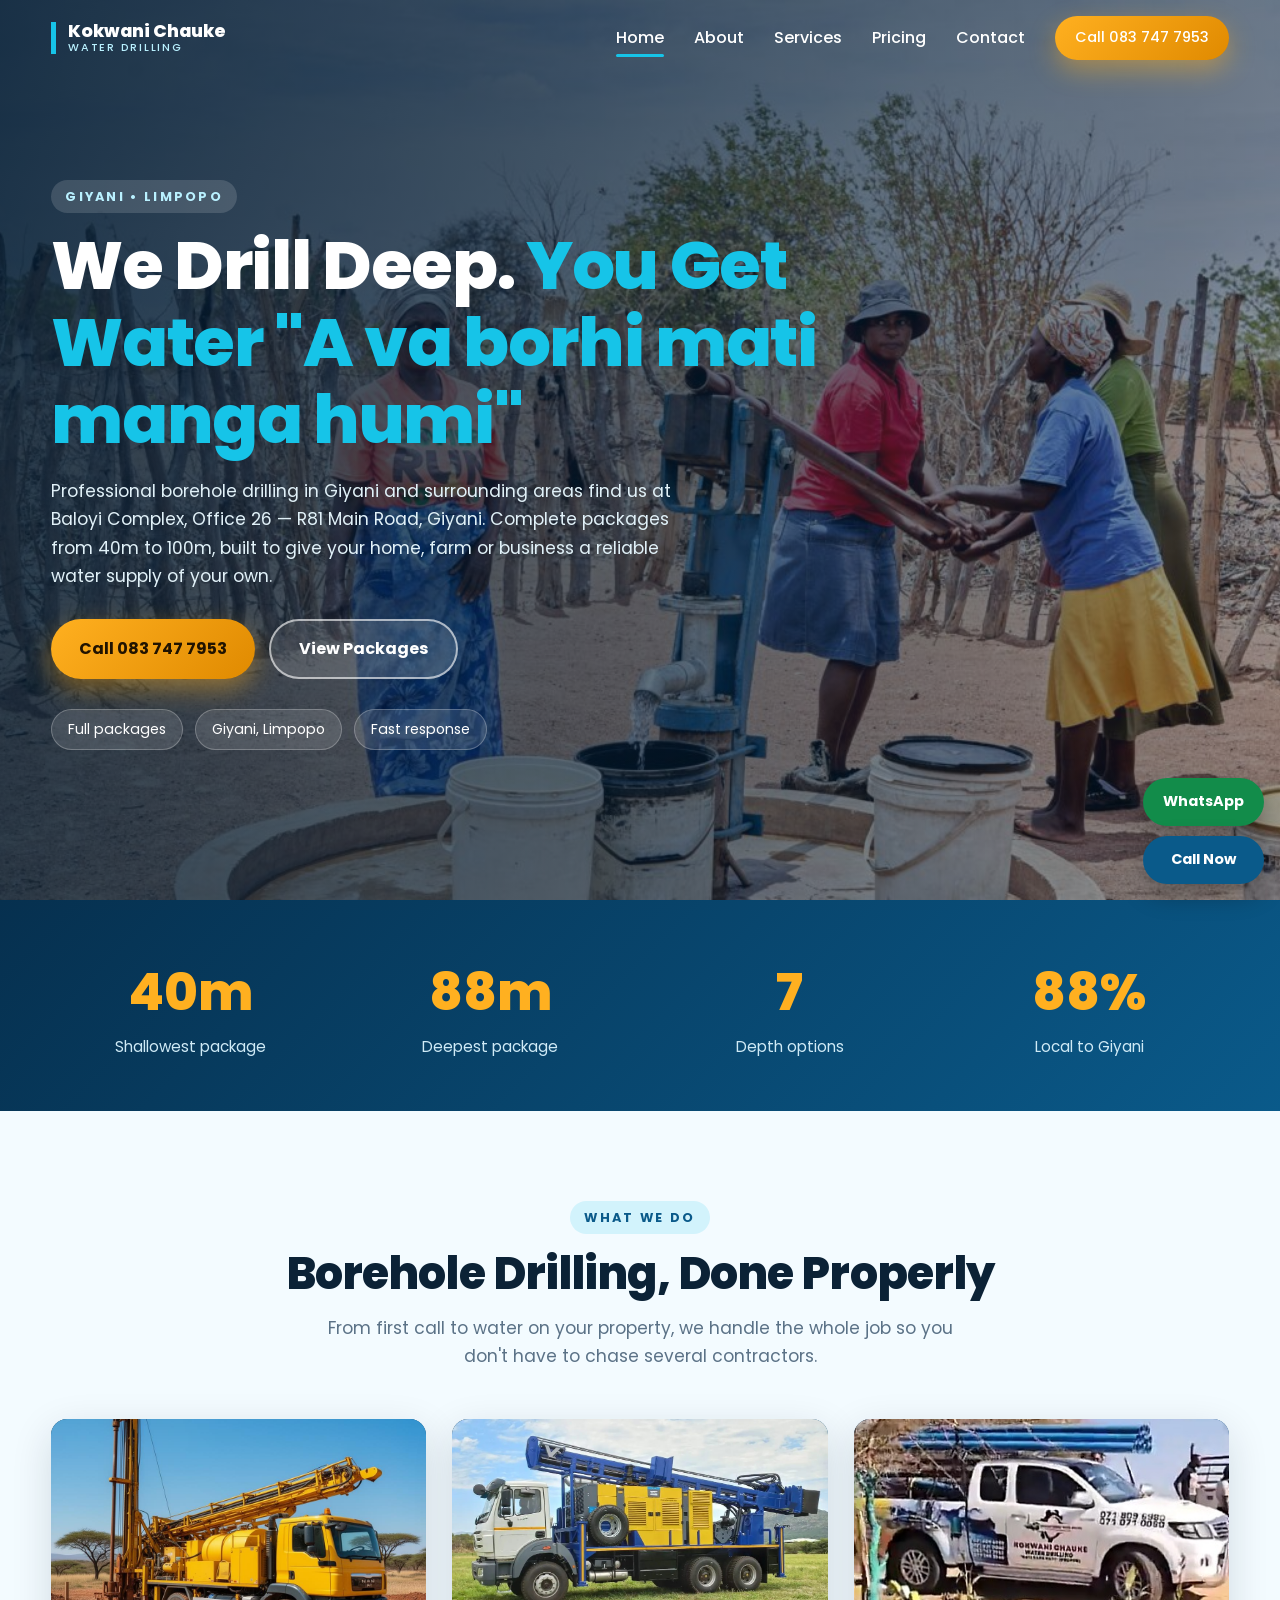
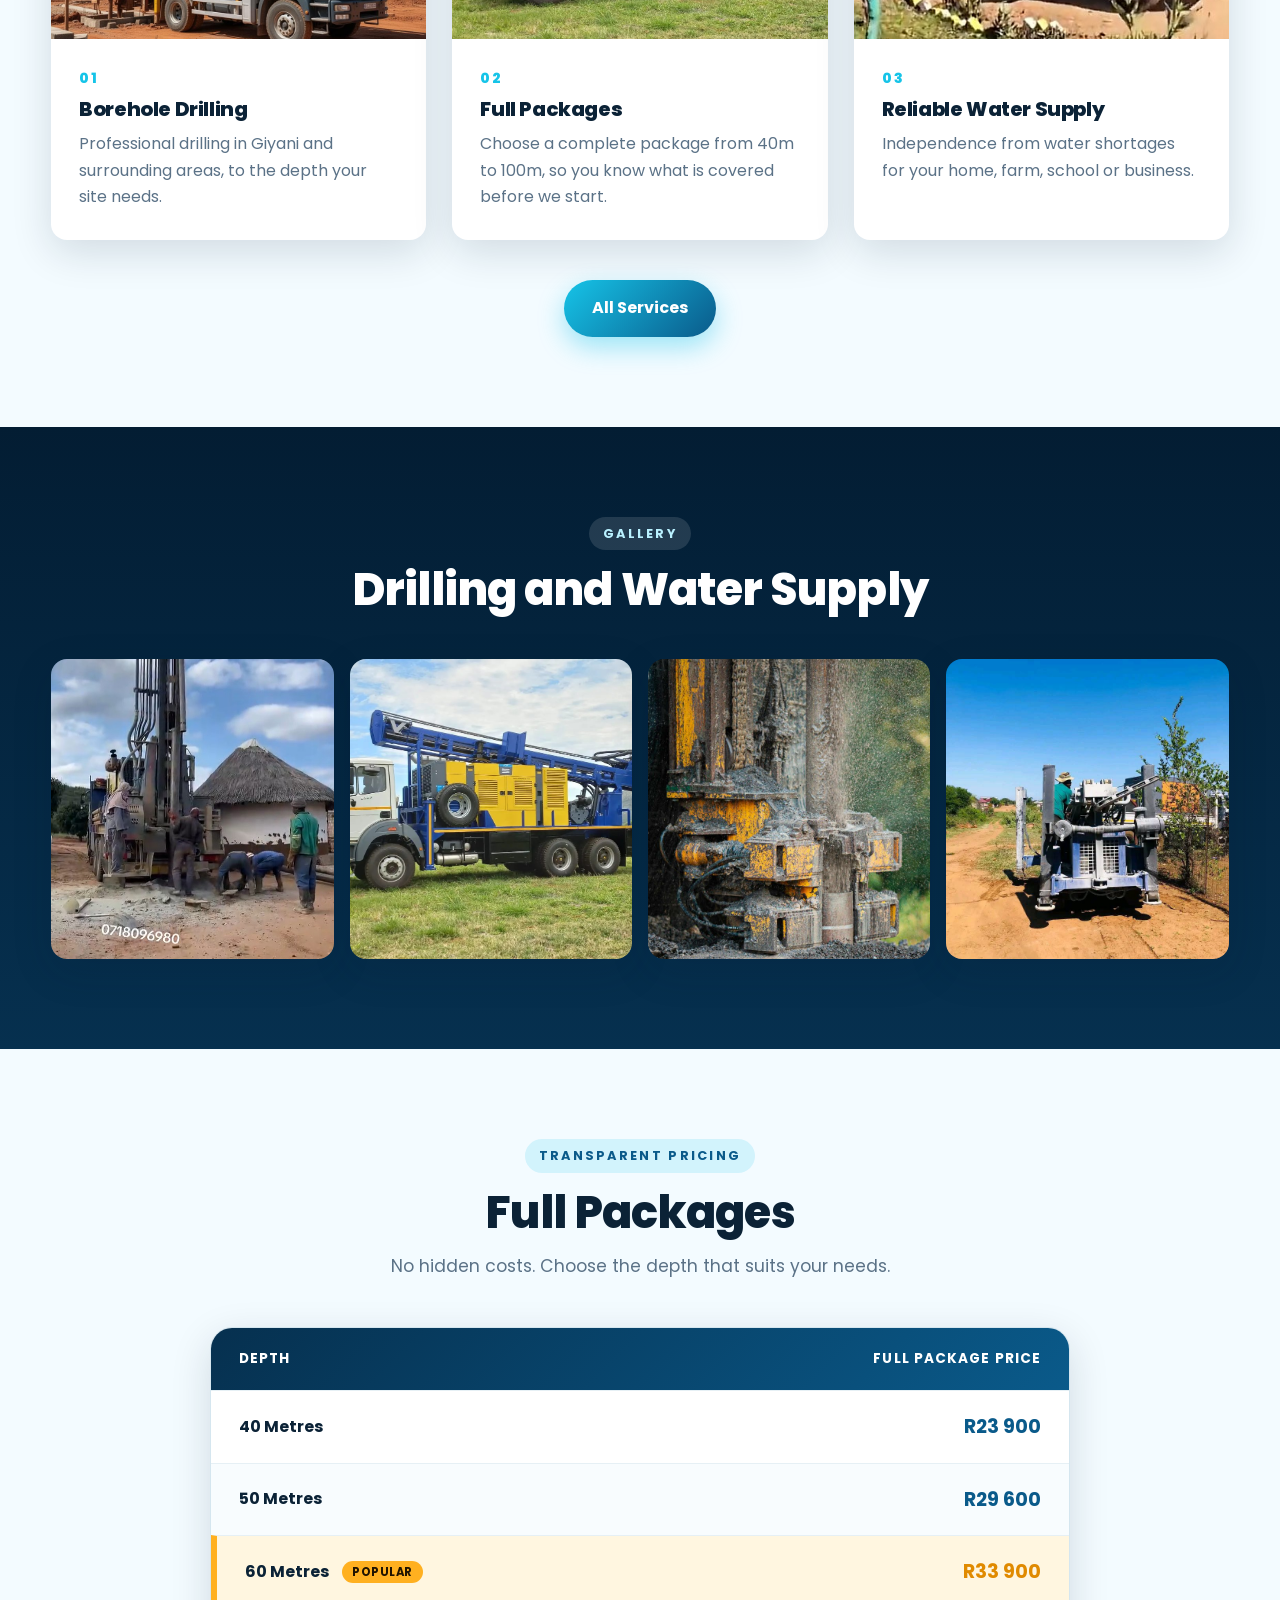
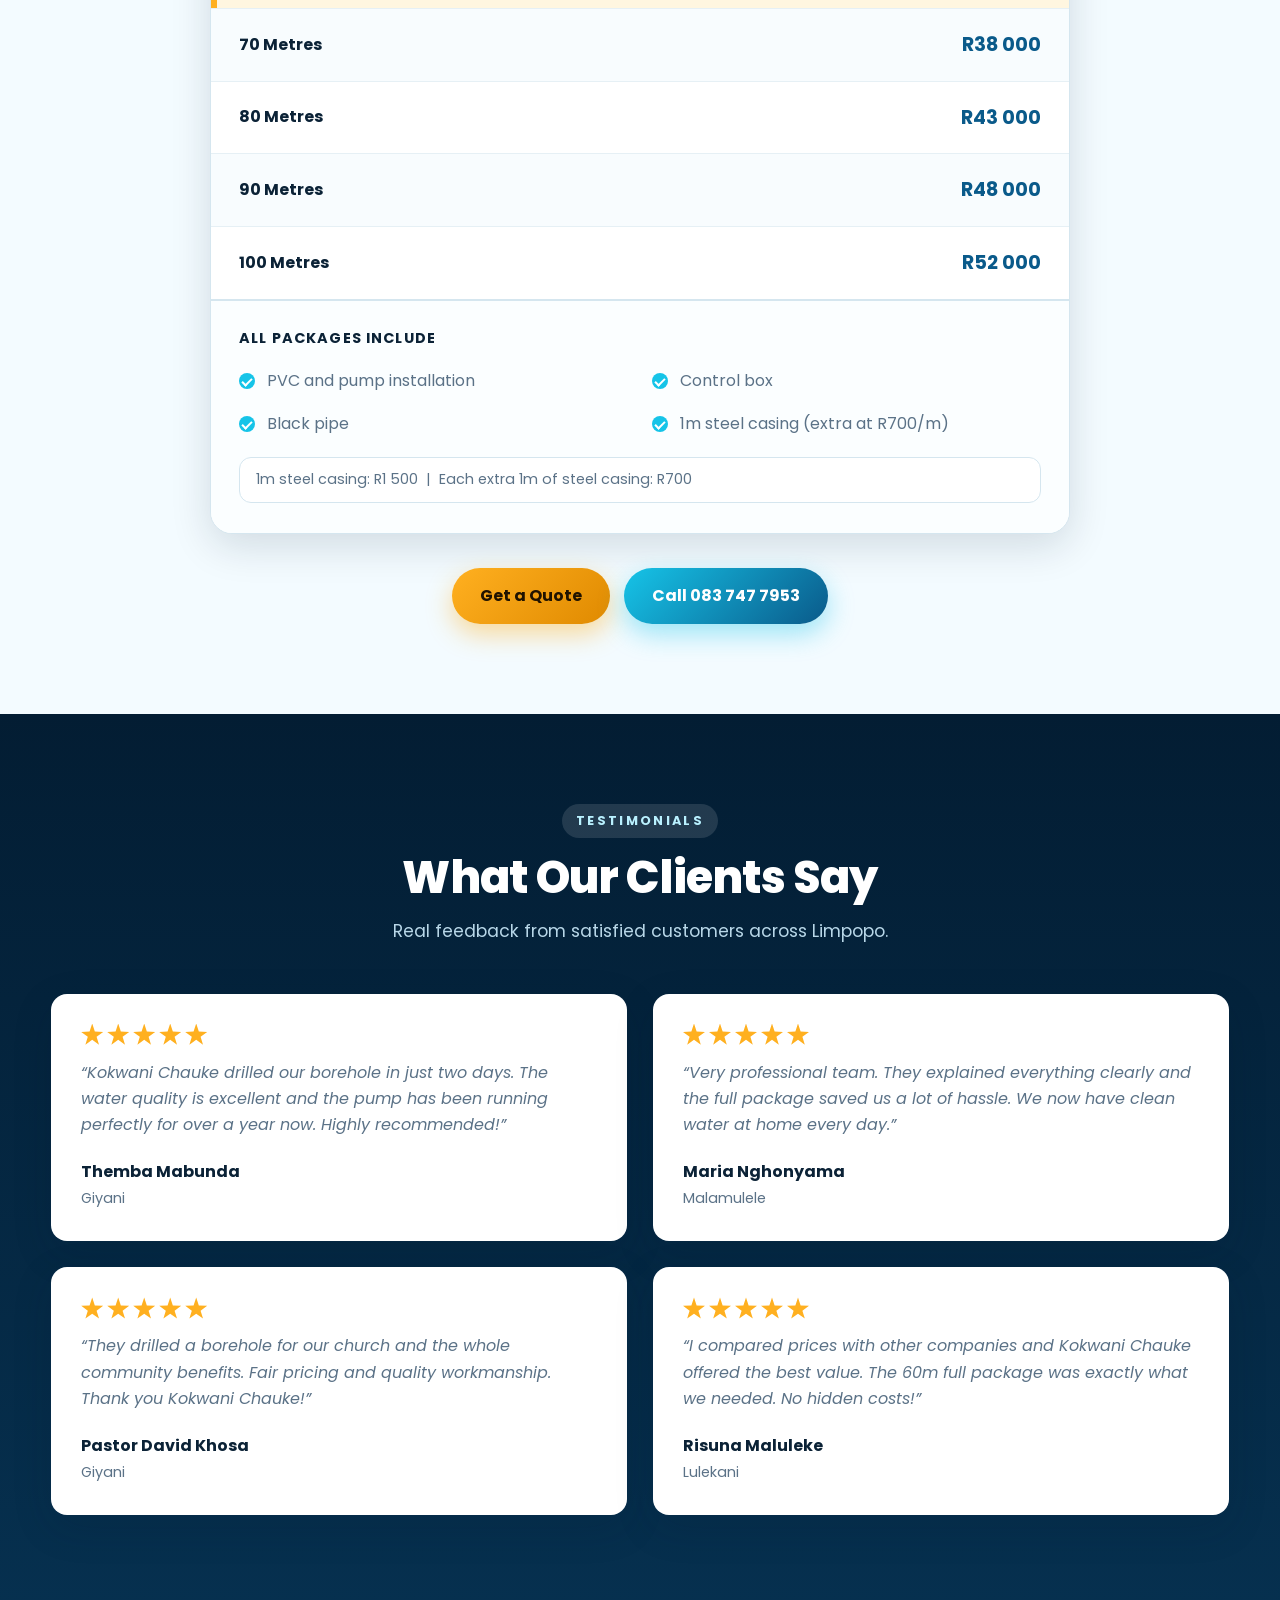
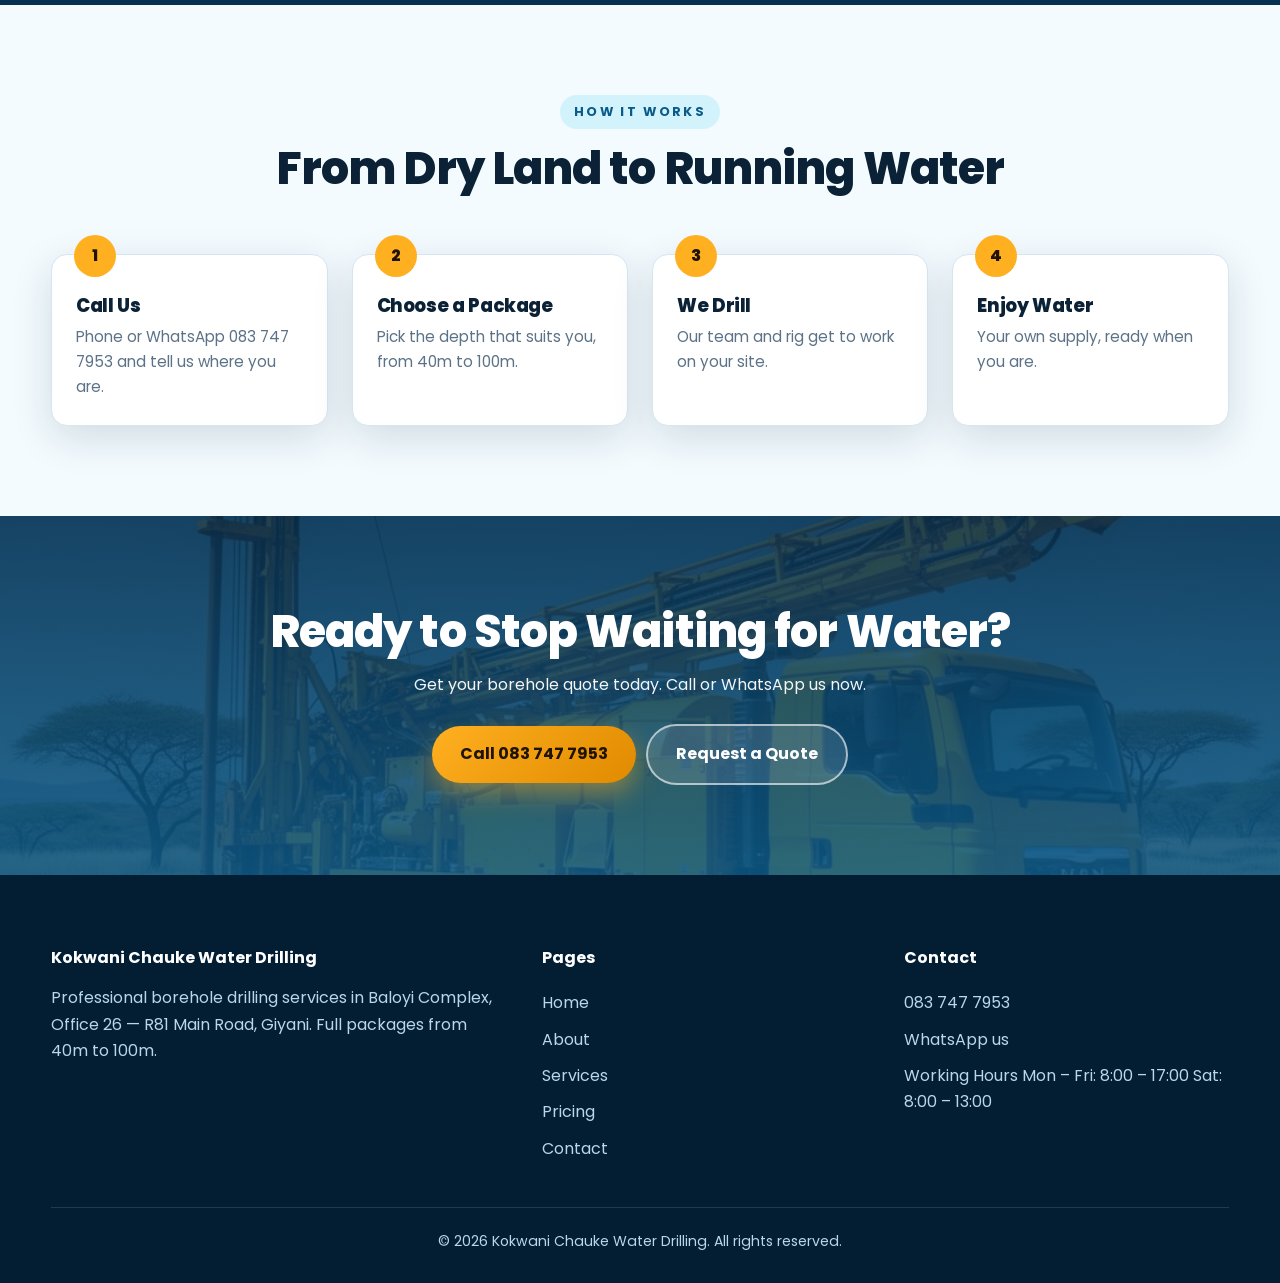
==== index.html @ 2c0766fb "Update index.html" ====
<!DOCTYPE html>
<html lang="en">
<head>
<meta charset="UTF-8">
<meta name="viewport" content="width=device-width, initial-scale=1.0">
<title>Kokwani Chauke Water Drilling | Borehole Drilling Giyani</title>
<meta name="description" content="Professional borehole drilling services in Giyani, Limpopo. Full packages from 40m to 100m. Call 083 747 7953.">
<meta property="og:title" content="Kokwani Chauke Water Drilling | Borehole Drilling Giyani">
<meta property="og:description" content="Professional borehole drilling services in Giyani, Limpopo. Full packages from 40m to 100m. Call 083 747 7953.">
<meta property="og:type" content="website">
<meta name="theme-color" content="#031d33">
<link rel="preconnect" href="https://fonts.googleapis.com">
<link rel="preconnect" href="https://fonts.gstatic.com" crossorigin>
<link href="https://fonts.googleapis.com/css2?family=Poppins:wght@400;500;600;700;800&display=swap" rel="stylesheet">
<style>
/* Kokwani Chauke Water Drilling - styles (photo-based, no emoji) */
:root{--deep:#031d33;--navy:#06304f;--ocean:#0a5a8a;--aqua:#16c4e8;--foam:#b9f1ff;--amber:#ffb020;--amber-d:#e08a00;--ink:#0b2236;--muted:#5b7287;--bg:#f3fbff;--radius:16px;--shadow:0 12px 40px rgba(3,29,51,.14)}
*{box-sizing:border-box;margin:0;padding:0}
html{scroll-behavior:smooth}
body{font-family:'Poppins',system-ui,-apple-system,Segoe UI,Roboto,sans-serif;color:var(--ink);background:var(--bg);line-height:1.65;overflow-x:hidden}
img{max-width:100%;display:block}
a{color:inherit;text-decoration:none}
ul{list-style:none}
.container{width:min(1180px,92%);margin-inline:auto}
section{padding:90px 0;position:relative}
h1,h2,h3{line-height:1.15;font-weight:800;letter-spacing:-.02em}
h2{font-size:clamp(1.8rem,4.5vw,2.8rem);margin-bottom:14px}
.eyebrow{display:inline-block;font-weight:700;font-size:.8rem;letter-spacing:.18em;text-transform:uppercase;color:var(--ocean);background:rgba(22,196,232,.15);padding:6px 14px;border-radius:99px;margin-bottom:14px}
.lead{color:var(--muted);font-size:1.08rem;max-width:640px}
.center{text-align:center}.center .lead{margin-inline:auto}

/* Photo blocks: real image from images/ folder, gradient shows only if the file is missing */
.ph{background:var(--img) center/cover no-repeat,linear-gradient(135deg,var(--navy),var(--ocean))}

.btn{position:relative;overflow:hidden;display:inline-flex;align-items:center;justify-content:center;padding:15px 28px;border-radius:99px;font-weight:700;border:0;cursor:pointer;font-size:1rem;font-family:inherit;transition:transform .25s,box-shadow .25s}
.btn:hover{transform:translateY(-3px)}
.btn-primary{background:linear-gradient(135deg,var(--amber),var(--amber-d));color:#201300;box-shadow:0 10px 26px rgba(255,176,32,.45)}
.btn-aqua{background:linear-gradient(135deg,var(--aqua),var(--ocean));color:#fff;box-shadow:0 10px 26px rgba(22,196,232,.4)}
.btn-ghost{background:rgba(255,255,255,.12);color:#fff;border:2px solid rgba(255,255,255,.6)}
.ripple{position:absolute;border-radius:50%;background:rgba(255,255,255,.55);transform:scale(0);animation:ripple .6s linear;pointer-events:none}
@keyframes ripple{to{transform:scale(4);opacity:0}}

header{position:fixed;inset:0 0 auto 0;z-index:100;transition:background .3s,box-shadow .3s,padding .3s;padding:16px 0}
header.scrolled{background:rgba(3,29,51,.94);backdrop-filter:blur(12px);box-shadow:0 6px 30px rgba(0,0,0,.25);padding:10px 0}
.nav{display:flex;align-items:center;justify-content:space-between;gap:20px}
.logo{color:#fff;font-weight:800;font-size:1.1rem;line-height:1.1;border-left:5px solid var(--aqua);padding-left:12px}
.logo small{display:block;font-weight:500;font-size:.68rem;letter-spacing:.16em;color:var(--foam);text-transform:uppercase}
.menu{display:flex;align-items:center;gap:30px}
.menu a{color:#fff;font-weight:500;position:relative;padding:4px 0}
.menu a:not(.btn)::after{content:"";position:absolute;left:0;bottom:-2px;height:3px;width:0;border-radius:3px;background:var(--aqua);transition:width .3s}
.menu a:not(.btn):hover::after,.menu a.active::after{width:100%}
.menu .btn{padding:10px 20px;font-size:.9rem}
.burger{display:none;background:none;border:0;cursor:pointer;width:44px;height:44px;position:relative;z-index:120}
.burger span{position:absolute;left:9px;right:9px;height:3px;border-radius:3px;background:#fff;transition:.3s}
.burger span:nth-child(1){top:14px}.burger span:nth-child(2){top:21px}.burger span:nth-child(3){top:28px}
.burger.open span:nth-child(1){top:21px;transform:rotate(45deg)}
.burger.open span:nth-child(2){opacity:0}
.burger.open span:nth-child(3){top:21px;transform:rotate(-45deg)}

/* Hero with real photo background */
.hero{min-height:100vh;display:flex;align-items:center;color:#fff;padding:140px 0 110px;position:relative;
  background:linear-gradient(105deg,rgba(3,29,51,.88) 0%,rgba(3,29,51,.62) 55%,rgba(3,29,51,.35) 100%),var(--img) center/cover no-repeat,linear-gradient(160deg,var(--deep),var(--ocean))}
.page-hero{min-height:52vh;padding:150px 0 90px}
.hero .container{position:relative;z-index:2}
.hero h1{font-size:clamp(2.2rem,6vw,4.2rem);margin-bottom:18px;max-width:780px}
.hero h1 .grad{color:var(--aqua)}
.hero p.lead{color:#e1f1f8;margin-bottom:28px}
.hero .eyebrow{background:rgba(255,255,255,.14);color:var(--foam)}
.hero-cta{display:flex;flex-wrap:wrap;gap:14px}
.badges{display:flex;flex-wrap:wrap;gap:12px;margin-top:30px}
.badges span{background:rgba(255,255,255,.12);border:1px solid rgba(255,255,255,.25);padding:8px 16px;border-radius:99px;font-size:.88rem}

.stats{background:linear-gradient(135deg,var(--navy),var(--ocean));color:#fff;padding:50px 0}
.stats-grid{display:grid;grid-template-columns:repeat(4,1fr);gap:20px;text-align:center}
.stat b{display:block;font-size:clamp(2rem,5vw,3.2rem);color:var(--amber);font-weight:800}
.stat span{color:#cfeaf6;font-size:.95rem}

.grid{display:grid;gap:26px}
.g3{grid-template-columns:repeat(3,1fr)}.g2{grid-template-columns:repeat(2,1fr)}.g4{grid-template-columns:repeat(4,1fr)}
.card{background:#fff;border-radius:var(--radius);box-shadow:var(--shadow);overflow:hidden;transition:transform .35s,box-shadow .35s}
.card:hover{transform:translateY(-8px);box-shadow:0 24px 60px rgba(10,90,138,.25)}
.card .ph{height:220px;transition:transform .6s}
.card:hover .ph{transform:scale(1.05)}
.card .imgwrap{overflow:hidden}
.card .body{padding:26px 28px 30px}
.card h3{font-size:1.25rem;margin-bottom:10px}
.card p{color:var(--muted)}
.num{display:inline-block;font-weight:800;color:var(--aqua);font-size:.9rem;letter-spacing:.14em;margin-bottom:8px}
.dark{background:linear-gradient(180deg,var(--deep),var(--navy));color:#fff}
.dark .lead{color:#b8d7e8}
.dark .eyebrow{background:rgba(255,255,255,.12);color:var(--foam)}

.steps{display:grid;grid-template-columns:repeat(4,1fr);gap:24px;counter-reset:s}
.step{background:rgba(255,255,255,.07);border:1px solid rgba(255,255,255,.15);padding:34px 24px 26px;border-radius:var(--radius);counter-increment:s;position:relative;transition:.3s}
.step:hover{background:rgba(255,255,255,.14);transform:translateY(-6px)}
.step::before{content:counter(s);position:absolute;top:-20px;left:22px;width:42px;height:42px;border-radius:50%;background:var(--amber);color:#201300;font-weight:800;display:grid;place-items:center}
.step h3{margin:6px 0 8px;font-size:1.15rem}
.step p{color:#b8d7e8;font-size:.95rem}

/* Gallery */
.gallery{display:grid;grid-template-columns:repeat(4,1fr);gap:16px;margin-top:44px}
.gallery .ph{height:300px;border-radius:var(--radius);box-shadow:var(--shadow);transition:transform .4s}
.gallery .ph:hover{transform:scale(1.03)}

/* Pricing */
.price{text-align:center;padding:34px 24px;position:relative}
.price.featured{background:linear-gradient(180deg,var(--navy),var(--ocean));color:#fff;transform:scale(1.04)}
.price.featured p,.price.featured li{color:#d6ecf7}
.price.featured:hover{transform:scale(1.04) translateY(-8px)}
.ribbon{position:absolute;top:18px;right:-38px;background:var(--amber);color:#201300;font-weight:800;font-size:.75rem;padding:6px 44px;transform:rotate(40deg);letter-spacing:.08em}
.depth{font-size:3.4rem;font-weight:800;color:var(--ocean)}
.price.featured .depth{color:var(--amber)}
.depth small{font-size:1.2rem}
.bar{height:8px;border-radius:8px;background:rgba(10,90,138,.15);margin:10px auto 18px;width:70%;overflow:hidden}
.bar i{display:block;height:100%;width:var(--w);background:linear-gradient(90deg,var(--aqua),var(--ocean))}
.price.featured .bar{background:rgba(255,255,255,.2)}
.amount{font-size:1.5rem;font-weight:800;margin:8px 0}
.price ul{text-align:left;margin:18px 0 24px}
.price li{padding:8px 0 8px 22px;position:relative;border-bottom:1px dashed rgba(91,114,135,.25);color:var(--muted)}
.price li::before{content:"";position:absolute;left:0;top:17px;width:8px;height:8px;border-radius:50%;background:var(--aqua)}
.note{background:#fff7e0;border-left:5px solid var(--amber);padding:16px 20px;border-radius:12px;color:#5a4300;margin-top:36px}

.cta{background:linear-gradient(rgba(6,48,79,.86),rgba(10,90,138,.86)),var(--img) center/cover no-repeat,linear-gradient(135deg,var(--ocean),var(--aqua));color:#fff;text-align:center}
.cta p{margin-bottom:26px;opacity:.95}
.cta .btn+.btn{margin-left:10px}

.split{display:grid;grid-template-columns:1fr 1fr;gap:50px;align-items:center}
.visual{border-radius:24px;min-height:420px;box-shadow:var(--shadow)}
.checks li{padding:8px 0 8px 34px;position:relative;font-weight:500}
.checks li::before{content:"";position:absolute;left:0;top:13px;width:20px;height:20px;border-radius:50%;background:var(--aqua)}
.checks li::after{content:"";position:absolute;left:7px;top:17px;width:5px;height:9px;border:solid #fff;border-width:0 2px 2px 0;transform:rotate(45deg)}

.contact-grid{display:grid;grid-template-columns:.9fr 1.1fr;gap:34px}
.info-item{padding:18px 0;border-bottom:1px solid rgba(91,114,135,.2)}
.info-item b{display:block;color:var(--ocean);text-transform:uppercase;font-size:.78rem;letter-spacing:.14em}
.info-item a,.info-item span{font-size:1.2rem;font-weight:600}
.formcard{padding:32px}
form{display:grid;gap:16px}
label{font-weight:600;font-size:.9rem}
input,select,textarea{width:100%;padding:14px 16px;border-radius:12px;border:2px solid #d5e6ef;font:inherit;background:#fff;transition:border .25s,box-shadow .25s}
input:focus,select:focus,textarea:focus{outline:0;border-color:var(--aqua);box-shadow:0 0 0 4px rgba(22,196,232,.2)}
textarea{min-height:130px;resize:vertical}
.row{display:grid;grid-template-columns:1fr 1fr;gap:16px}

footer{background:var(--deep);color:#b8d7e8;padding:70px 0 30px}
.foot-grid{display:grid;grid-template-columns:1.4fr 1fr 1fr;gap:36px}
footer h4{color:#fff;margin-bottom:14px}
footer li{padding:5px 0}
footer a:hover{color:var(--aqua)}
.copy{border-top:1px solid rgba(255,255,255,.12);margin-top:40px;padding-top:22px;text-align:center;font-size:.88rem}

.float{position:fixed;right:16px;bottom:16px;z-index:90;display:flex;flex-direction:column;gap:10px}
.float a{padding:12px 20px;border-radius:99px;font-weight:700;font-size:.9rem;color:#fff;text-align:center;box-shadow:0 10px 26px rgba(0,0,0,.3);transition:transform .25s}
.float a:hover{transform:scale(1.06)}
.fw{background:#128c4a}.fc{background:var(--ocean)}

.reveal{opacity:0;transform:translateY(40px);transition:opacity .8s,transform .8s}
.reveal.l{transform:translateX(-50px)}.reveal.r{transform:translateX(50px)}
.reveal.in{opacity:1;transform:none}
.d1{transition-delay:.1s}.d2{transition-delay:.2s}.d3{transition-delay:.3s}

@media(max-width:980px){
  .split,.contact-grid{grid-template-columns:1fr}
  .g3,.g4,.steps,.gallery{grid-template-columns:repeat(2,1fr)}
  .stats-grid{grid-template-columns:repeat(2,1fr)}
  .foot-grid{grid-template-columns:1fr 1fr}
  .price.featured{transform:none}.price.featured:hover{transform:translateY(-8px)}
}
@media(max-width:760px){
  section{padding:64px 0}
  .burger{display:block}
  .menu{position:fixed;inset:0 0 0 auto;width:min(82%,330px);background:var(--deep);flex-direction:column;align-items:flex-start;justify-content:center;gap:22px;padding:40px 32px;transform:translateX(100%);transition:transform .4s;box-shadow:-20px 0 60px rgba(0,0,0,.5)}
  .menu.open{transform:none}
  .menu a{font-size:1.15rem}
  .hero{padding:120px 0 80px;min-height:auto}
  .g3,.g2,.g4,.steps,.row,.foot-grid,.gallery{grid-template-columns:1fr}
  .btn{width:100%}
  .hero-cta{flex-direction:column}
  .cta .btn+.btn{margin:12px 0 0}
  .visual{min-height:300px}
  .float{flex-direction:row;left:12px;right:12px;bottom:12px}
  .float a{flex:1}
}
@media(prefers-reduced-motion:reduce){*{animation:none!important;transition:none!important}.reveal{opacity:1;transform:none}}


.ptable{max-width:860px;margin:0 auto;background:#fff;border-radius:22px;box-shadow:var(--shadow);overflow:hidden;border:1px solid #d5e6ef}
.phead{display:flex;justify-content:space-between;gap:12px;background:linear-gradient(135deg,var(--navy),var(--ocean));color:#fff;padding:20px 28px;font-weight:700;text-transform:uppercase;letter-spacing:.08em;font-size:.85rem}
.prow{display:flex;justify-content:space-between;align-items:center;gap:12px;padding:20px 28px;border-top:1px solid #e6f0f5;font-weight:700;transition:background .25s,padding .25s}
.prow:nth-child(odd){background:#f8fcfe}
.prow:hover{background:#e8f8fd;padding-left:34px}
.prow.pop{background:#fff6e0;border-left:6px solid var(--amber)}
.pd em{font-style:normal;background:var(--amber);color:#201300;font-size:.72rem;padding:3px 10px;border-radius:99px;margin-left:10px;letter-spacing:.05em;text-transform:uppercase;vertical-align:middle}
.pp{color:var(--ocean);font-size:1.2rem;white-space:nowrap}
.prow.pop .pp{color:var(--amber-d)}
.pinc{padding:26px 28px 30px;border-top:2px solid #d5e6ef;background:#fbfeff}
.pinc h4{text-transform:uppercase;letter-spacing:.08em;font-size:.9rem;margin-bottom:12px}
.pgrid{display:grid;grid-template-columns:1fr 1fr;gap:4px 24px}
.pgrid li{padding:6px 0 6px 28px;position:relative;color:var(--muted)}
.pgrid li::before{content:"";position:absolute;left:0;top:11px;width:16px;height:16px;border-radius:50%;background:var(--aqua)}
.pgrid li::after{content:"";position:absolute;left:5px;top:14px;width:4px;height:8px;border:solid #fff;border-width:0 2px 2px 0;transform:rotate(45deg)}
.pnote{margin-top:14px;background:#fff;border:1px solid #d5e6ef;border-radius:12px;padding:10px 16px;font-size:.9rem;color:var(--muted)}
.tgrid{display:grid;grid-template-columns:repeat(2,1fr);gap:26px;margin-top:48px}
.tcard{background:#fff;color:var(--ink);border-radius:var(--radius);padding:30px;box-shadow:var(--shadow);transition:transform .35s}
.tcard:hover{transform:translateY(-6px)}
.tcard blockquote{font-style:italic;color:var(--muted);margin:14px 0 20px}
.tcard figcaption b{display:block}
.tcard figcaption span{color:var(--muted);font-size:.9rem}
.stars{display:flex;gap:4px}
.stars i{width:22px;height:22px;background:var(--amber);clip-path:polygon(50% 0,62% 36%,100% 38%,70% 60%,81% 96%,50% 74%,19% 96%,30% 60%,0 38%,38% 36%)}
@media(max-width:760px){.pgrid,.tgrid{grid-template-columns:1fr}.phead,.prow{padding:16px 18px}.pinc{padding:22px 18px}.pd em{display:inline-block;margin:6px 0 0 0}.prow:hover{padding-left:18px}.ptable{border-radius:16px}}
@media(max-width:760px){.btn+.btn{margin-left:0!important;margin-top:12px}}
</style>
</head>
<body>
<header>
  <div class="container nav">
    <a href="index.html" class="logo">Kokwani Chauke<small>Water Drilling</small></a>
    <button class="burger" aria-label="Menu" aria-expanded="false"><span></span><span></span><span></span></button>
    <nav class="menu"><a href="index.html" class="active">Home</a><a href="about.html">About</a><a href="services.html">Services</a><a href="pricing.html">Pricing</a><a href="contact.html">Contact</a><a href="tel:+27837477953" class="btn btn-primary">Call 083 747 7953</a></nav>
  </div>
</header>
<section class="hero" id="home" style="--img:url(hero.jpg)">
  <div class="container">
    <span class="eyebrow">Giyani &bull; Limpopo</span>
    <h1>We Drill Deep. <span class="grad">You Get Water "A va borhi mati manga humi"</span></h1>
    <p class="lead">Professional borehole drilling in Giyani and surrounding areas find us at Baloyi Complex, Office 26 — R81 Main Road, Giyani. Complete packages from 40m to 100m, built to give your home, farm or business a reliable water supply of your own.</p>
    <div class="hero-cta"><a href="tel:+27837477953" class="btn btn-primary">Call 083 747 7953</a><a href="#pricing" class="btn btn-ghost">View Packages</a></div>
    <div class="badges"><span>Full packages</span><span>Giyani, Limpopo</span><span>Fast response</span></div>
  </div>
</section>
<section class="stats">
  <div class="container stats-grid">
    <div class="stat reveal"><b data-count="40" data-suffix="m">40m</b><span>Shallowest package</span></div>
    <div class="stat reveal d1"><b data-count="100" data-suffix="m">100m</b><span>Deepest package</span></div>
    <div class="stat reveal d2"><b data-count="7">7</b><span>Depth options</span></div>
    <div class="stat reveal d3"><b data-count="100" data-suffix="%">100%</b><span>Local to Giyani</span></div>
  </div>
</section>
<section>
  <div class="container">
    <div class="center reveal"><span class="eyebrow">What we do</span><h2>Borehole Drilling, Done Properly</h2><p class="lead">From first call to water on your property, we handle the whole job so you don't have to chase several contractors.</p></div>
    <div class="grid g3" style="margin-top:48px">
      <div class="card reveal "><div class="imgwrap"><div class="ph" style="--img:url(service-1.jpg)" role="img" aria-label="Borehole Drilling"></div></div><div class="body"><span class="num">01</span><h3>Borehole Drilling</h3><p>Professional drilling in Giyani and surrounding areas, to the depth your site needs.</p></div></div>
      <div class="card reveal d1"><div class="imgwrap"><div class="ph" style="--img:url(service-2.jpg)" role="img" aria-label="Full Packages"></div></div><div class="body"><span class="num">02</span><h3>Full Packages</h3><p>Choose a complete package from 40m to 100m, so you know what is covered before we start.</p></div></div>
      <div class="card reveal d2"><div class="imgwrap"><div class="ph" style="--img:url(kowanibakie.jpg)" role="img" aria-label="Reliable Water Supply"></div></div><div class="body"><span class="num">03</span><h3>Reliable Water Supply</h3><p>Independence from water shortages for your home, farm, school or business.</p></div></div>
    </div>
    <div class="center reveal" style="margin-top:40px"><a href="services.html" class="btn btn-aqua">All Services</a></div>
  </div>
</section>
<section class="dark">
  <div class="container">
    <div class="center reveal"><span class="eyebrow">Gallery</span><h2>Drilling and Water Supply</h2></div>
    <div class="gallery">
      <div class="ph reveal d1" style="--img:url(kokwanitruckworking.jpg)" role="img" aria-label="Borehole drilling photo 1"></div><div class="ph reveal d2" style="--img:url(gallery-3.jpg)" role="img" aria-label="Borehole drilling photo 2"></div><div class="ph reveal d3" style="--img:url(gallery-4.jpg)" role="img" aria-label="Borehole drilling photo 3"></div><div class="ph reveal d1" style="--img:url(kokwani.jpg)" role="img" aria-label="Borehole drilling photo 4"></div>
    </div>
  </div>
</section>
<section id="pricing">
  <div class="container">
    <div class="center reveal"><span class="eyebrow">Transparent pricing</span><h2>Full Packages</h2><p class="lead">No hidden costs. Choose the depth that suits your needs.</p></div>
    <div style="margin-top:46px"><div class="ptable reveal">
      <div class="phead"><span>Depth</span><span>Full package price</span></div>
      <div class="prow"><span class="pd">40 Metres</span><span class="pp">R23 900</span></div><div class="prow"><span class="pd">50 Metres</span><span class="pp">R29 600</span></div><div class="prow pop"><span class="pd">60 Metres <em>Popular</em></span><span class="pp">R33 900</span></div><div class="prow"><span class="pd">70 Metres</span><span class="pp">R38 000</span></div><div class="prow"><span class="pd">80 Metres</span><span class="pp">R43 000</span></div><div class="prow"><span class="pd">90 Metres</span><span class="pp">R48 000</span></div><div class="prow"><span class="pd">100 Metres</span><span class="pp">R52 000</span></div>
      <div class="pinc">
        <h4>All packages include</h4>
        <ul class="pgrid"><li>PVC and pump installation</li><li>Control box</li><li>Black pipe</li><li>1m steel casing (extra at R700/m)</li></ul>
        <p class="pnote">1m steel casing: R1 500 &nbsp;|&nbsp; Each extra 1m of steel casing: R700</p>
      </div>
    </div>
    <div class="center reveal" style="margin-top:34px"><a href="contact.html" class="btn btn-primary">Get a Quote</a> <a href="tel:+27837477953" class="btn btn-aqua" style="margin-left:10px">Call 083 747 7953</a></div></div>
  </div>
</section>
<section class="dark" id="testimonials">
  <div class="container">
    <div class="center reveal"><span class="eyebrow">Testimonials</span><h2>What Our Clients Say</h2><p class="lead">Real feedback from satisfied customers across Limpopo.</p></div>
    <div class="tgrid"><figure class="tcard reveal d1"><div class="stars" aria-label="5 out of 5 stars"><i></i><i></i><i></i><i></i><i></i></div><blockquote>&ldquo;Kokwani Chauke drilled our borehole in just two days. The water quality is excellent and the pump has been running perfectly for over a year now. Highly recommended!&rdquo;</blockquote><figcaption><b>Themba Mabunda</b><span>Giyani</span></figcaption></figure><figure class="tcard reveal d2"><div class="stars" aria-label="5 out of 5 stars"><i></i><i></i><i></i><i></i><i></i></div><blockquote>&ldquo;Very professional team. They explained everything clearly and the full package saved us a lot of hassle. We now have clean water at home every day.&rdquo;</blockquote><figcaption><b>Maria Nghonyama</b><span>Malamulele</span></figcaption></figure><figure class="tcard reveal d1"><div class="stars" aria-label="5 out of 5 stars"><i></i><i></i><i></i><i></i><i></i></div><blockquote>&ldquo;They drilled a borehole for our church and the whole community benefits. Fair pricing and quality workmanship. Thank you Kokwani Chauke!&rdquo;</blockquote><figcaption><b>Pastor David Khosa</b><span>Giyani</span></figcaption></figure><figure class="tcard reveal d2"><div class="stars" aria-label="5 out of 5 stars"><i></i><i></i><i></i><i></i><i></i></div><blockquote>&ldquo;I compared prices with other companies and Kokwani Chauke offered the best value. The 60m full package was exactly what we needed. No hidden costs!&rdquo;</blockquote><figcaption><b>Risuna Maluleke</b><span>Lulekani</span></figcaption></figure></div>
  </div>
</section>
<section>
  <div class="container">
    <div class="center reveal"><span class="eyebrow">How it works</span><h2>From Dry Land to Running Water</h2></div>
    <div class="steps" style="margin-top:60px;color:var(--ink)">
      <div class="step reveal" style="background:#fff;border-color:#d5e6ef;box-shadow:var(--shadow)"><h3>Call Us</h3><p style="color:var(--muted)">Phone or WhatsApp 083 747 7953 and tell us where you are.</p></div>
      <div class="step reveal d1" style="background:#fff;border-color:#d5e6ef;box-shadow:var(--shadow)"><h3>Choose a Package</h3><p style="color:var(--muted)">Pick the depth that suits you, from 40m to 100m.</p></div>
      <div class="step reveal d2" style="background:#fff;border-color:#d5e6ef;box-shadow:var(--shadow)"><h3>We Drill</h3><p style="color:var(--muted)">Our team and rig get to work on your site.</p></div>
      <div class="step reveal d3" style="background:#fff;border-color:#d5e6ef;box-shadow:var(--shadow)"><h3>Enjoy Water</h3><p style="color:var(--muted)">Your own supply, ready when you are.</p></div>
    </div>
  </div>
</section>
<section class="cta" style="--img:url(cta.jpg)"><div class="container reveal"><h2>Ready to Stop Waiting for Water?</h2><p>Get your borehole quote today. Call or WhatsApp us now.</p><a href="tel:+27837477953" class="btn btn-primary">Call 083 747 7953</a><a href="contact.html" class="btn btn-ghost">Request a Quote</a></div></section>
<footer>
  <div class="container foot-grid">
    <div><h4>Kokwani Chauke Water Drilling</h4><p>Professional borehole drilling services in Baloyi Complex, Office 26 — R81 Main Road, Giyani. Full packages from 40m to 100m.</p></div>
    <div><h4>Pages</h4><ul><li><a href="index.html">Home</a></li><li><a href="about.html">About</a></li><li><a href="services.html">Services</a></li><li><a href="pricing.html">Pricing</a></li><li><a href="contact.html">Contact</a></li></ul></div>
    <div><h4>Contact</h4><ul><li><a href="tel:+27837477953">083 747 7953</a></li><li><a href="https://wa.me/27837477953">WhatsApp us</a></li><li>Working Hours Mon – Fri: 8:00 – 17:00 Sat: 8:00 – 13:00</li></ul></div>
  </div>
  <div class="container copy">&copy; <span id="year">2026</span> Kokwani Chauke Water Drilling. All rights reserved.</div>
</footer>
<div class="float"><a class="fw" href="https://wa.me/27837477953">WhatsApp</a><a class="fc" href="tel:+27837477953">Call Now</a></div>
<script>
/* Kokwani Chauke Water Drilling - scripts */
(function(){
  var PHONE_WA = '27837477953';
  var header = document.querySelector('header');
  function onScroll(){ if(header) header.classList.toggle('scrolled', window.scrollY > 40); }
  window.addEventListener('scroll', onScroll, {passive:true}); onScroll();

  var burger = document.querySelector('.burger'), menu = document.querySelector('.menu');
  if(burger && menu){
    burger.addEventListener('click', function(){
      burger.classList.toggle('open'); menu.classList.toggle('open');
      burger.setAttribute('aria-expanded', menu.classList.contains('open'));
    });
    menu.querySelectorAll('a').forEach(function(a){
      a.addEventListener('click', function(){ burger.classList.remove('open'); menu.classList.remove('open'); });
    });
  }

  var io = ('IntersectionObserver' in window) ? new IntersectionObserver(function(es){
    es.forEach(function(e){ if(e.isIntersecting){ e.target.classList.add('in'); io.unobserve(e.target); } });
  }, {threshold:.15}) : null;
  document.querySelectorAll('.reveal').forEach(function(el){ if(io) io.observe(el); else el.classList.add('in'); });

  var cio = ('IntersectionObserver' in window) ? new IntersectionObserver(function(es){
    es.forEach(function(e){
      if(!e.isIntersecting) return;
      var el = e.target, end = +el.dataset.count, suf = el.dataset.suffix || '', n = 0, step = Math.max(1, Math.ceil(end/60));
      var t = setInterval(function(){ n += step; if(n >= end){ n = end; clearInterval(t); } el.textContent = n + suf; }, 25);
      cio.unobserve(el);
    });
  }, {threshold:.5}) : null;
  document.querySelectorAll('[data-count]').forEach(function(el){
    if(cio) cio.observe(el); else el.textContent = el.dataset.count + (el.dataset.suffix || '');
  });

  document.querySelectorAll('.btn').forEach(function(b){
    b.addEventListener('click', function(ev){
      var r = b.getBoundingClientRect(), s = Math.max(r.width, r.height), sp = document.createElement('span');
      sp.className = 'ripple';
      sp.style.cssText = 'width:'+s+'px;height:'+s+'px;left:'+(ev.clientX-r.left-s/2)+'px;top:'+(ev.clientY-r.top-s/2)+'px';
      b.appendChild(sp); setTimeout(function(){ sp.remove(); }, 650);
    });
  });

  var form = document.getElementById('quoteForm');
  if(form){
    var p = new URLSearchParams(location.search).get('package'), sel = document.getElementById('package');
    if(p && sel){ for(var i=0;i<sel.options.length;i++){ if(sel.options[i].text===p) sel.selectedIndex=i; } }
    form.addEventListener('submit', function(e){
      e.preventDefault();
      var f = new FormData(form);
      var msg = 'Hello Kokwani Chauke Water Drilling,%0A%0A' +
        'Name: ' + encodeURIComponent(f.get('name')) + '%0A' +
        'Phone: ' + encodeURIComponent(f.get('phone')) + '%0A' +
        'Location: ' + encodeURIComponent(f.get('location')) + '%0A' +
        'Package: ' + encodeURIComponent(f.get('package')) + '%0A' +
        'Message: ' + encodeURIComponent(f.get('message'));
      window.open('https://wa.me/' + PHONE_WA + '?text=' + msg, '_blank');
    });
  }
  var y = document.getElementById('year'); if(y) y.textContent = new Date().getFullYear();
})();

</script>
</body>
</html>
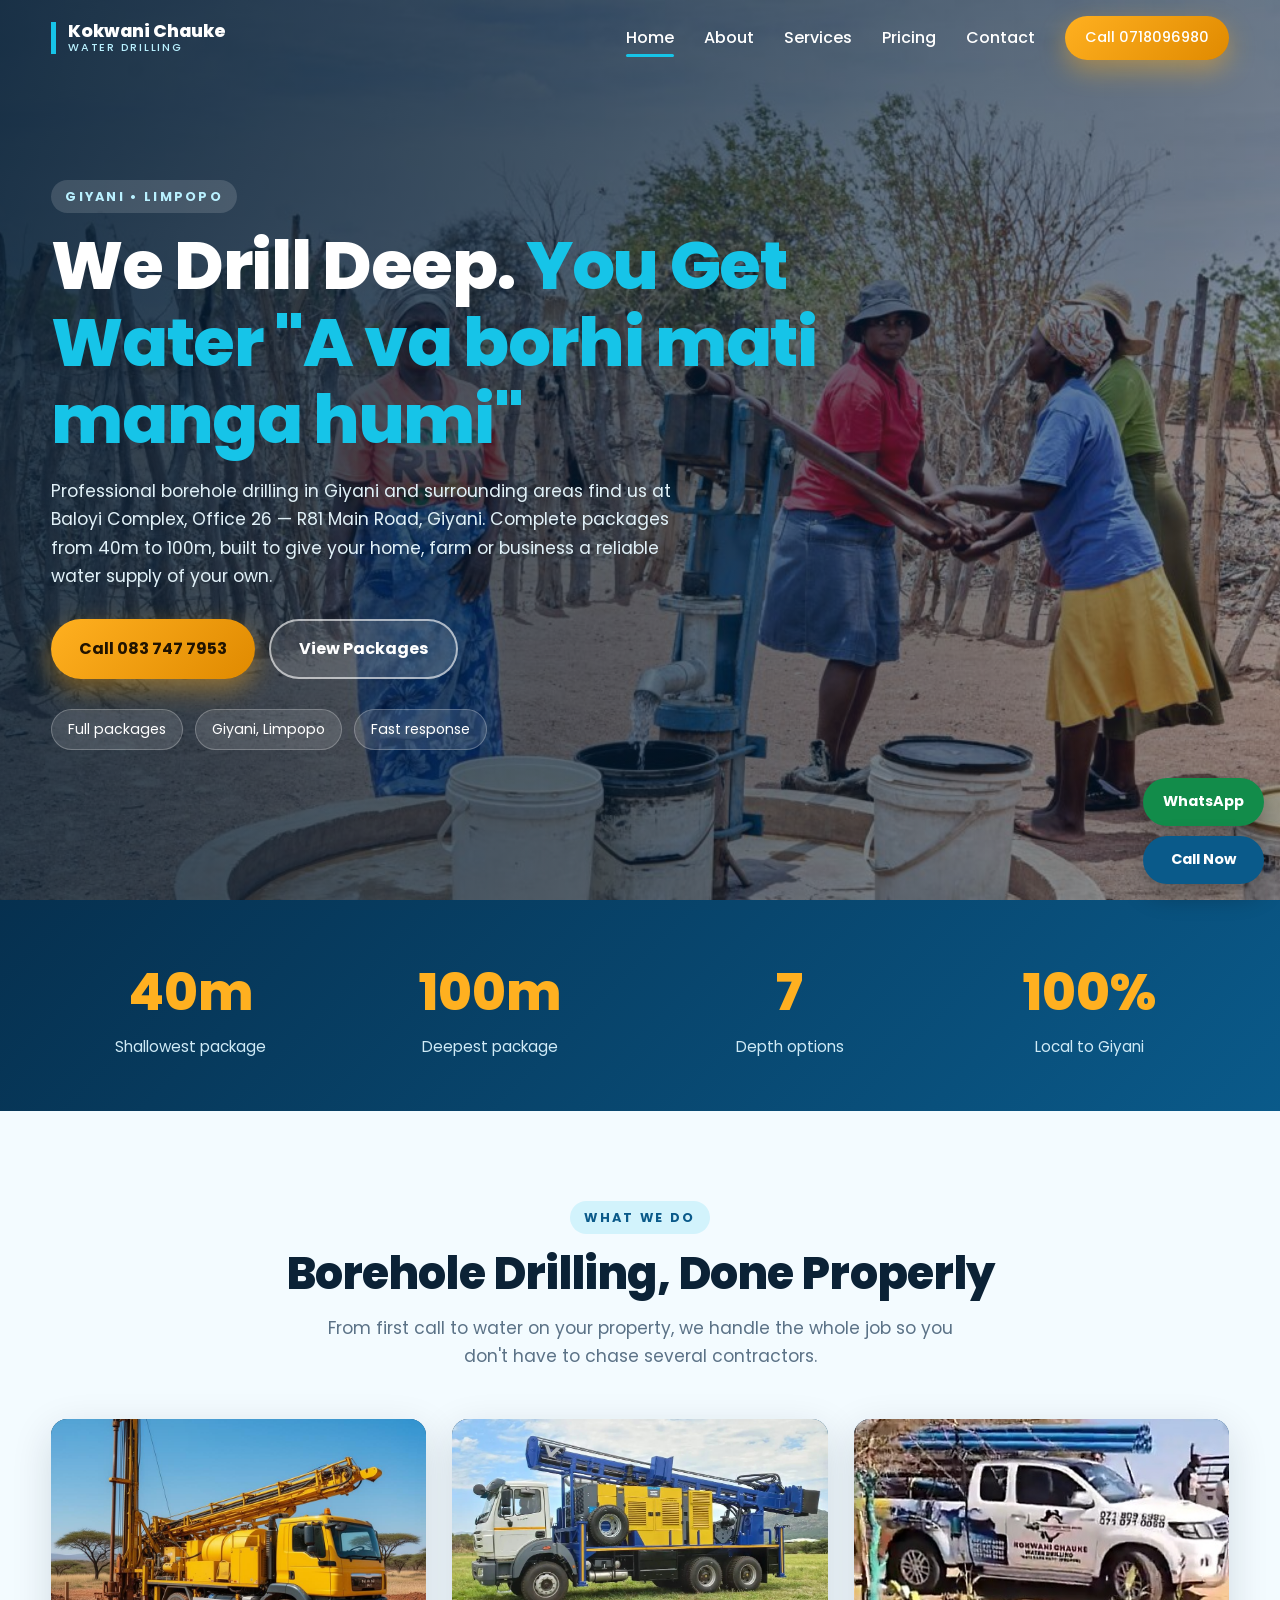
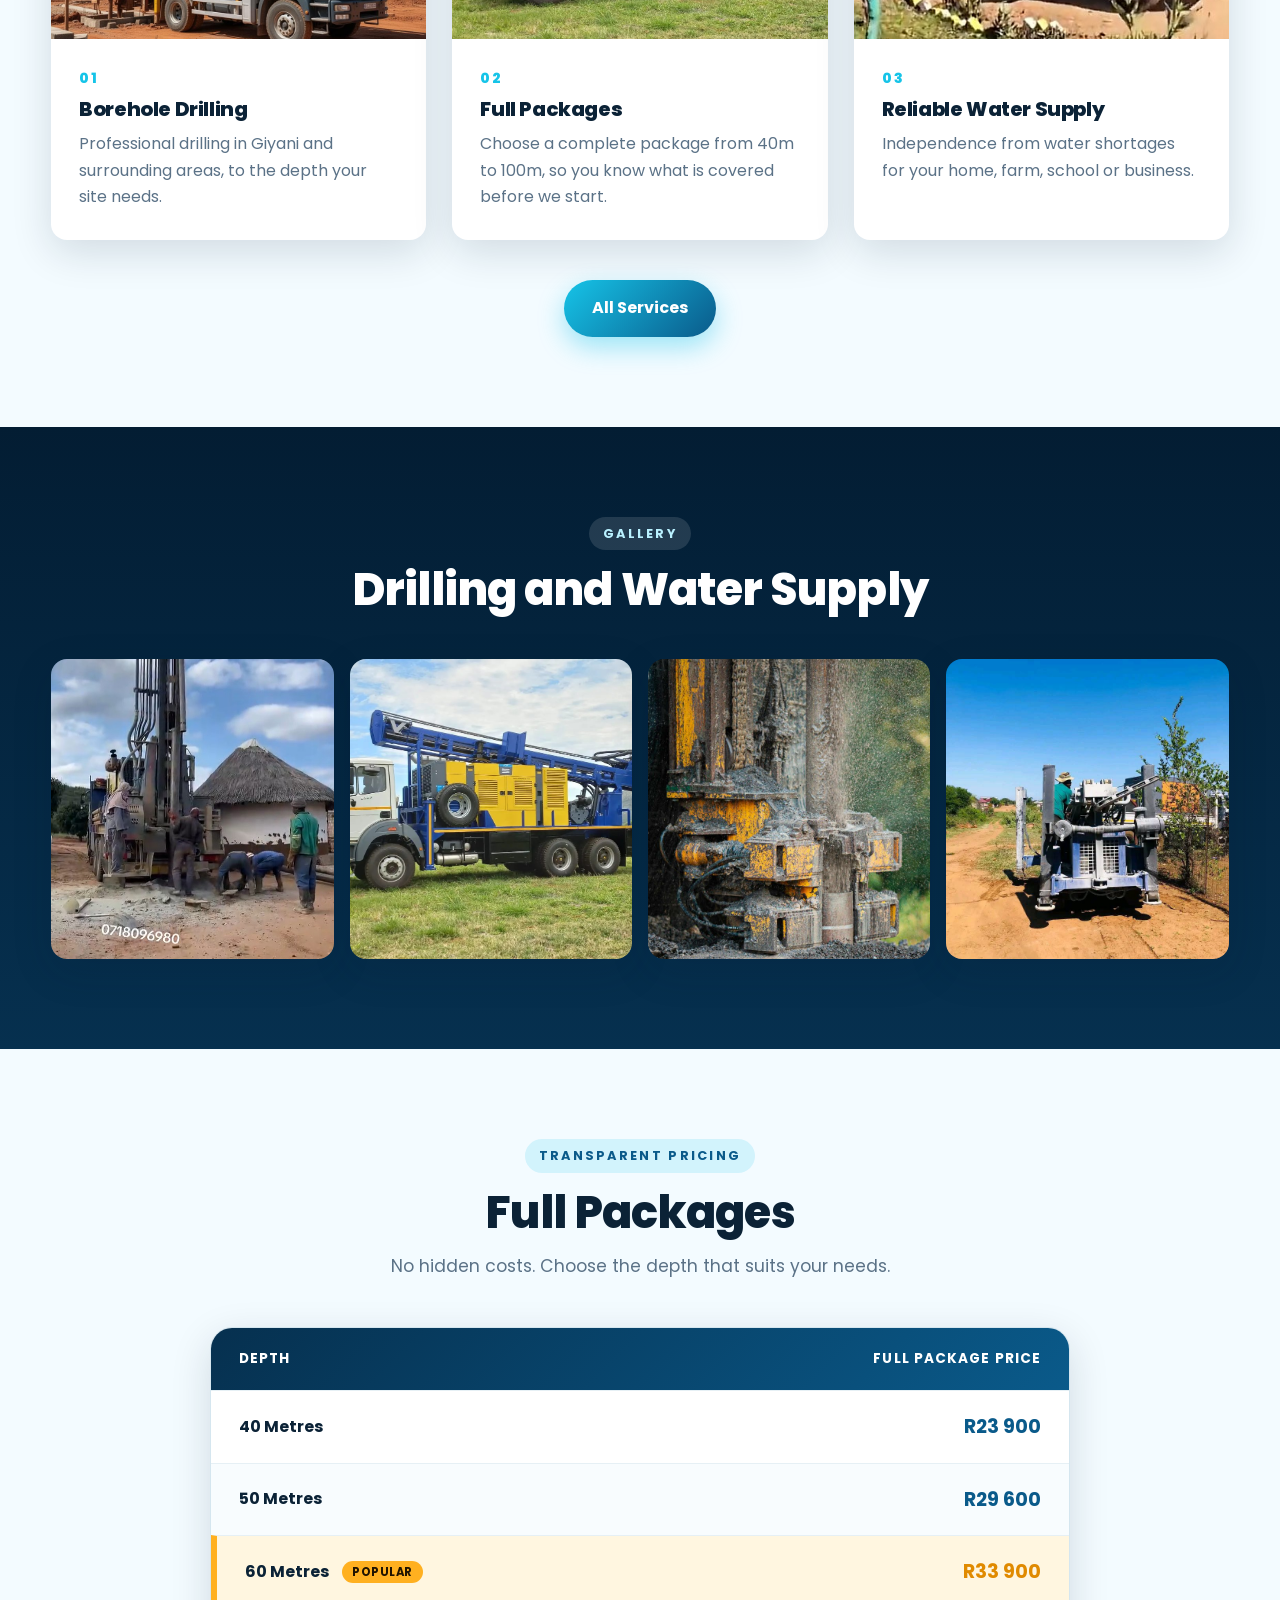
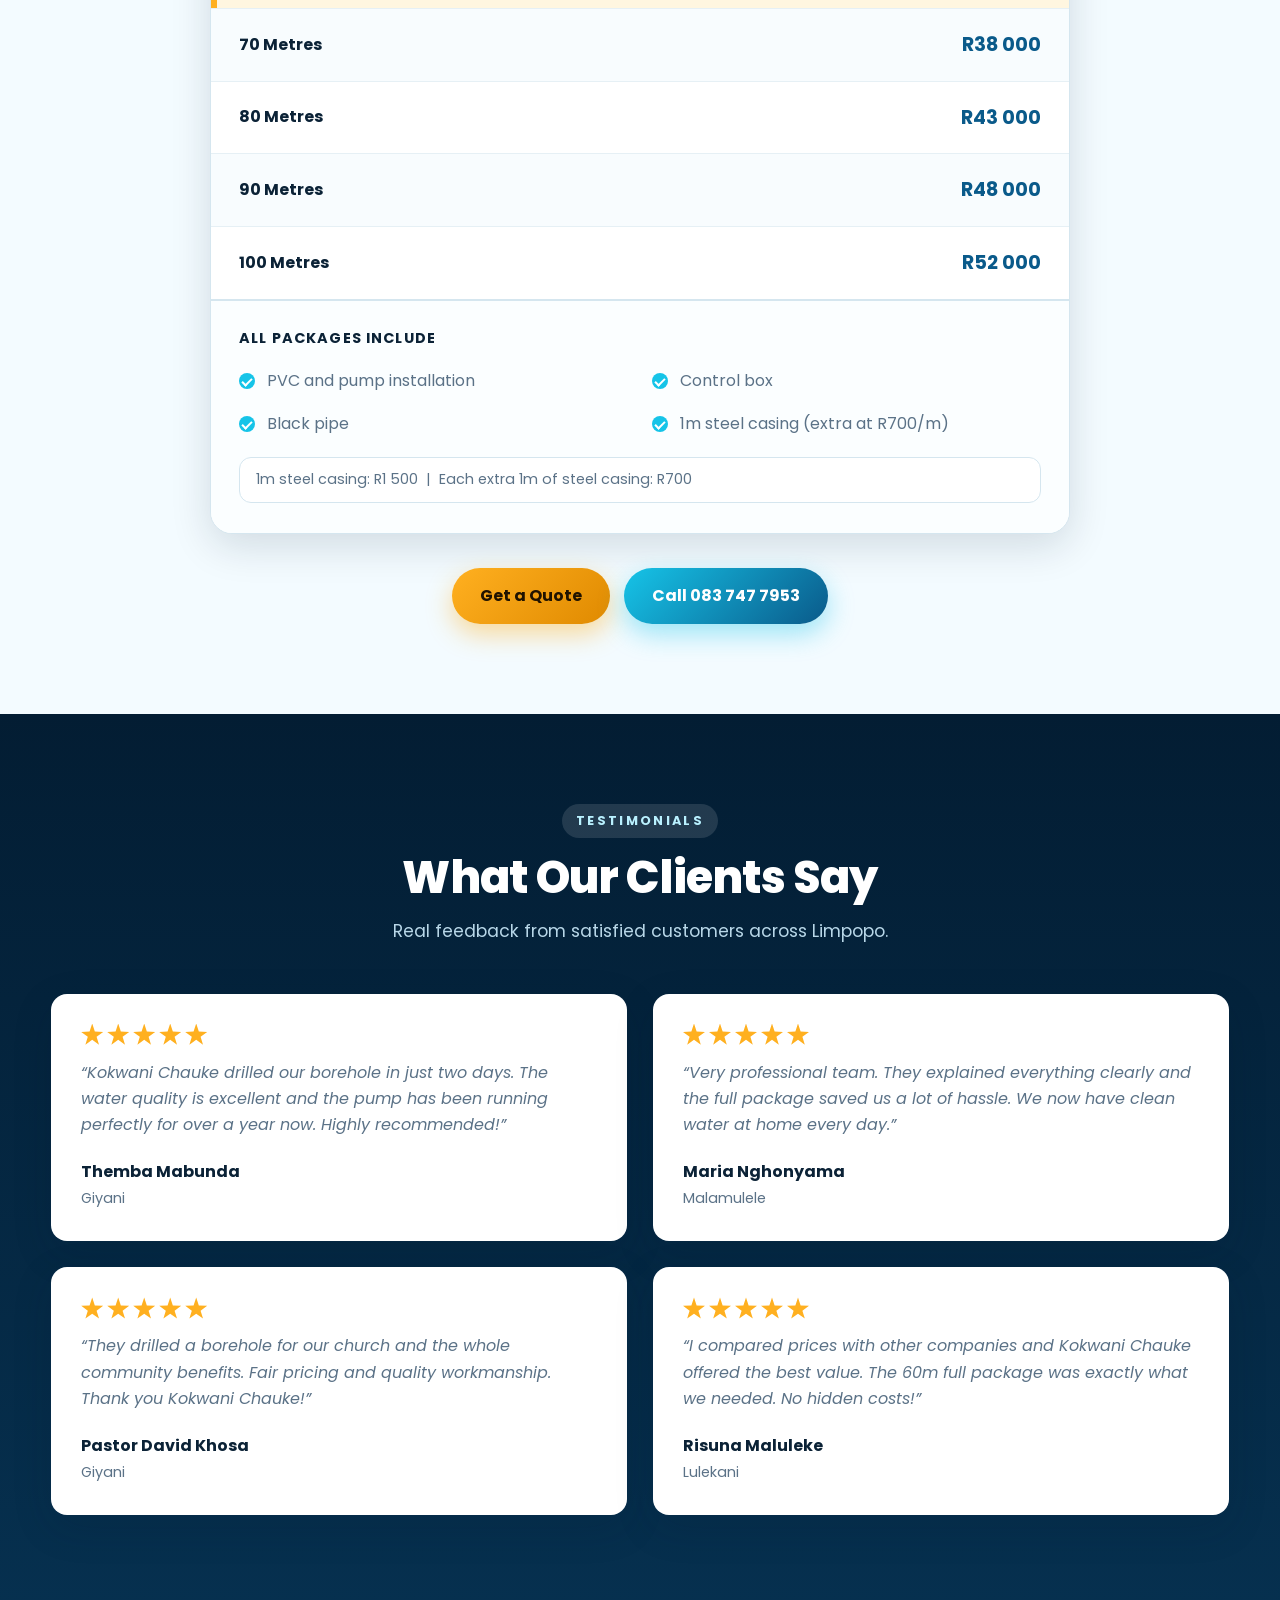
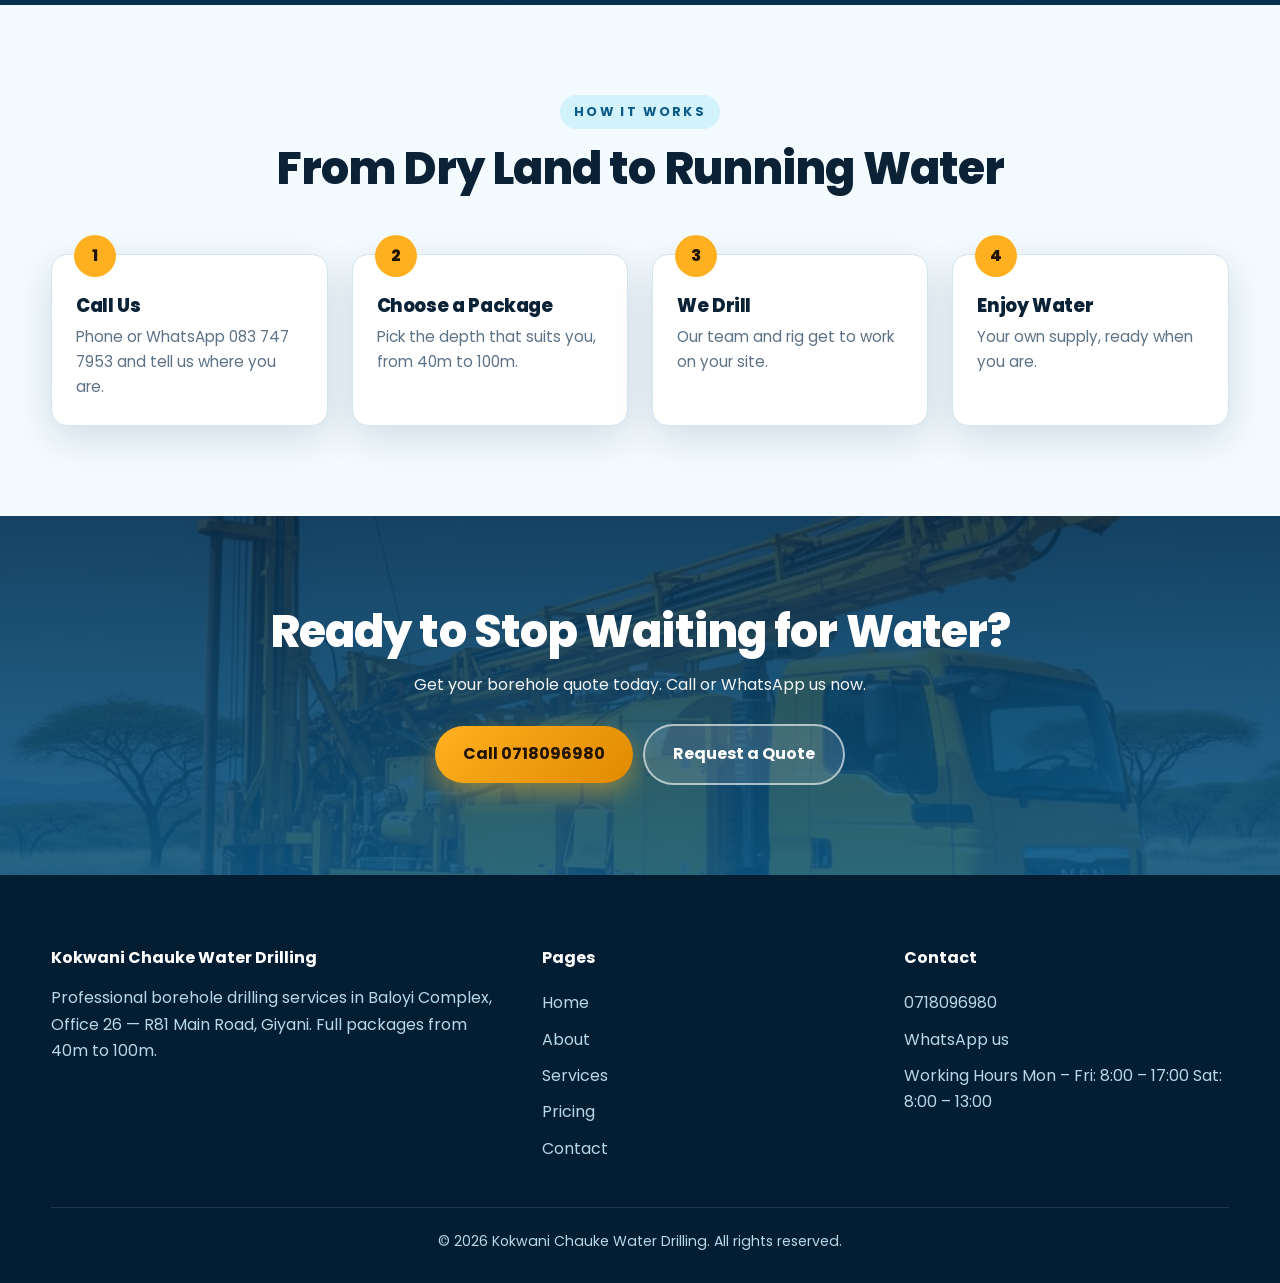
==== commit 62cb442f: "Update contact numbers and links in index.html" ====
--- a/index.html
+++ b/index.html
@@ -217,7 +217,7 @@
   <div class="container nav">
     <a href="index.html" class="logo">Kokwani Chauke<small>Water Drilling</small></a>
     <button class="burger" aria-label="Menu" aria-expanded="false"><span></span><span></span><span></span></button>
-    <nav class="menu"><a href="index.html" class="active">Home</a><a href="about.html">About</a><a href="services.html">Services</a><a href="pricing.html">Pricing</a><a href="contact.html">Contact</a><a href="tel:+27837477953" class="btn btn-primary">Call 083 747 7953</a></nav>
+    <nav class="menu"><a href="index.html" class="active">Home</a><a href="about.html">About</a><a href="services.html">Services</a><a href="pricing.html">Pricing</a><a href="contact.html">Contact</a><a href="tel:+27718096980" class="btn btn-primary">Call 0718096980</a></nav>
   </div>
 </header>
 <section class="hero" id="home" style="--img:url(hero.jpg)">
@@ -225,7 +225,7 @@
     <span class="eyebrow">Giyani &bull; Limpopo</span>
     <h1>We Drill Deep. <span class="grad">You Get Water "A va borhi mati manga humi"</span></h1>
     <p class="lead">Professional borehole drilling in Giyani and surrounding areas find us at Baloyi Complex, Office 26 — R81 Main Road, Giyani. Complete packages from 40m to 100m, built to give your home, farm or business a reliable water supply of your own.</p>
-    <div class="hero-cta"><a href="tel:+27837477953" class="btn btn-primary">Call 083 747 7953</a><a href="#pricing" class="btn btn-ghost">View Packages</a></div>
+    <div class="hero-cta"><a href="tel:+27718096980" class="btn btn-primary">Call 083 747 7953</a><a href="#pricing" class="btn btn-ghost">View Packages</a></div>
     <div class="badges"><span>Full packages</span><span>Giyani, Limpopo</span><span>Fast response</span></div>
   </div>
 </section>
@@ -268,7 +268,7 @@
         <p class="pnote">1m steel casing: R1 500 &nbsp;|&nbsp; Each extra 1m of steel casing: R700</p>
       </div>
     </div>
-    <div class="center reveal" style="margin-top:34px"><a href="contact.html" class="btn btn-primary">Get a Quote</a> <a href="tel:+27837477953" class="btn btn-aqua" style="margin-left:10px">Call 083 747 7953</a></div></div>
+    <div class="center reveal" style="margin-top:34px"><a href="contact.html" class="btn btn-primary">Get a Quote</a> <a href="tel:+27718096980" class="btn btn-aqua" style="margin-left:10px">Call 083 747 7953</a></div></div>
   </div>
 </section>
 <section class="dark" id="testimonials">
@@ -288,16 +288,16 @@
     </div>
   </div>
 </section>
-<section class="cta" style="--img:url(cta.jpg)"><div class="container reveal"><h2>Ready to Stop Waiting for Water?</h2><p>Get your borehole quote today. Call or WhatsApp us now.</p><a href="tel:+27837477953" class="btn btn-primary">Call 083 747 7953</a><a href="contact.html" class="btn btn-ghost">Request a Quote</a></div></section>
+<section class="cta" style="--img:url(cta.jpg)"><div class="container reveal"><h2>Ready to Stop Waiting for Water?</h2><p>Get your borehole quote today. Call or WhatsApp us now.</p><a href="tel:+27718096980" class="btn btn-primary">Call 0718096980</a><a href="contact.html" class="btn btn-ghost">Request a Quote</a></div></section>
 <footer>
   <div class="container foot-grid">
     <div><h4>Kokwani Chauke Water Drilling</h4><p>Professional borehole drilling services in Baloyi Complex, Office 26 — R81 Main Road, Giyani. Full packages from 40m to 100m.</p></div>
     <div><h4>Pages</h4><ul><li><a href="index.html">Home</a></li><li><a href="about.html">About</a></li><li><a href="services.html">Services</a></li><li><a href="pricing.html">Pricing</a></li><li><a href="contact.html">Contact</a></li></ul></div>
-    <div><h4>Contact</h4><ul><li><a href="tel:+27837477953">083 747 7953</a></li><li><a href="https://wa.me/27837477953">WhatsApp us</a></li><li>Working Hours Mon – Fri: 8:00 – 17:00 Sat: 8:00 – 13:00</li></ul></div>
+    <div><h4>Contact</h4><ul><li><a href="tel:+27718096980">0718096980</a></li><li><a href="https://wa.me/27718096980">WhatsApp us</a></li><li>Working Hours Mon – Fri: 8:00 – 17:00 Sat: 8:00 – 13:00</li></ul></div>
   </div>
   <div class="container copy">&copy; <span id="year">2026</span> Kokwani Chauke Water Drilling. All rights reserved.</div>
 </footer>
-<div class="float"><a class="fw" href="https://wa.me/27837477953">WhatsApp</a><a class="fc" href="tel:+27837477953">Call Now</a></div>
+<div class="float"><a class="fw" href="https://wa.me/27718096980">WhatsApp</a><a class="fc" href="tel:+27718096980">Call Now</a></div>
 <script>
 /* Kokwani Chauke Water Drilling - scripts */
 (function(){
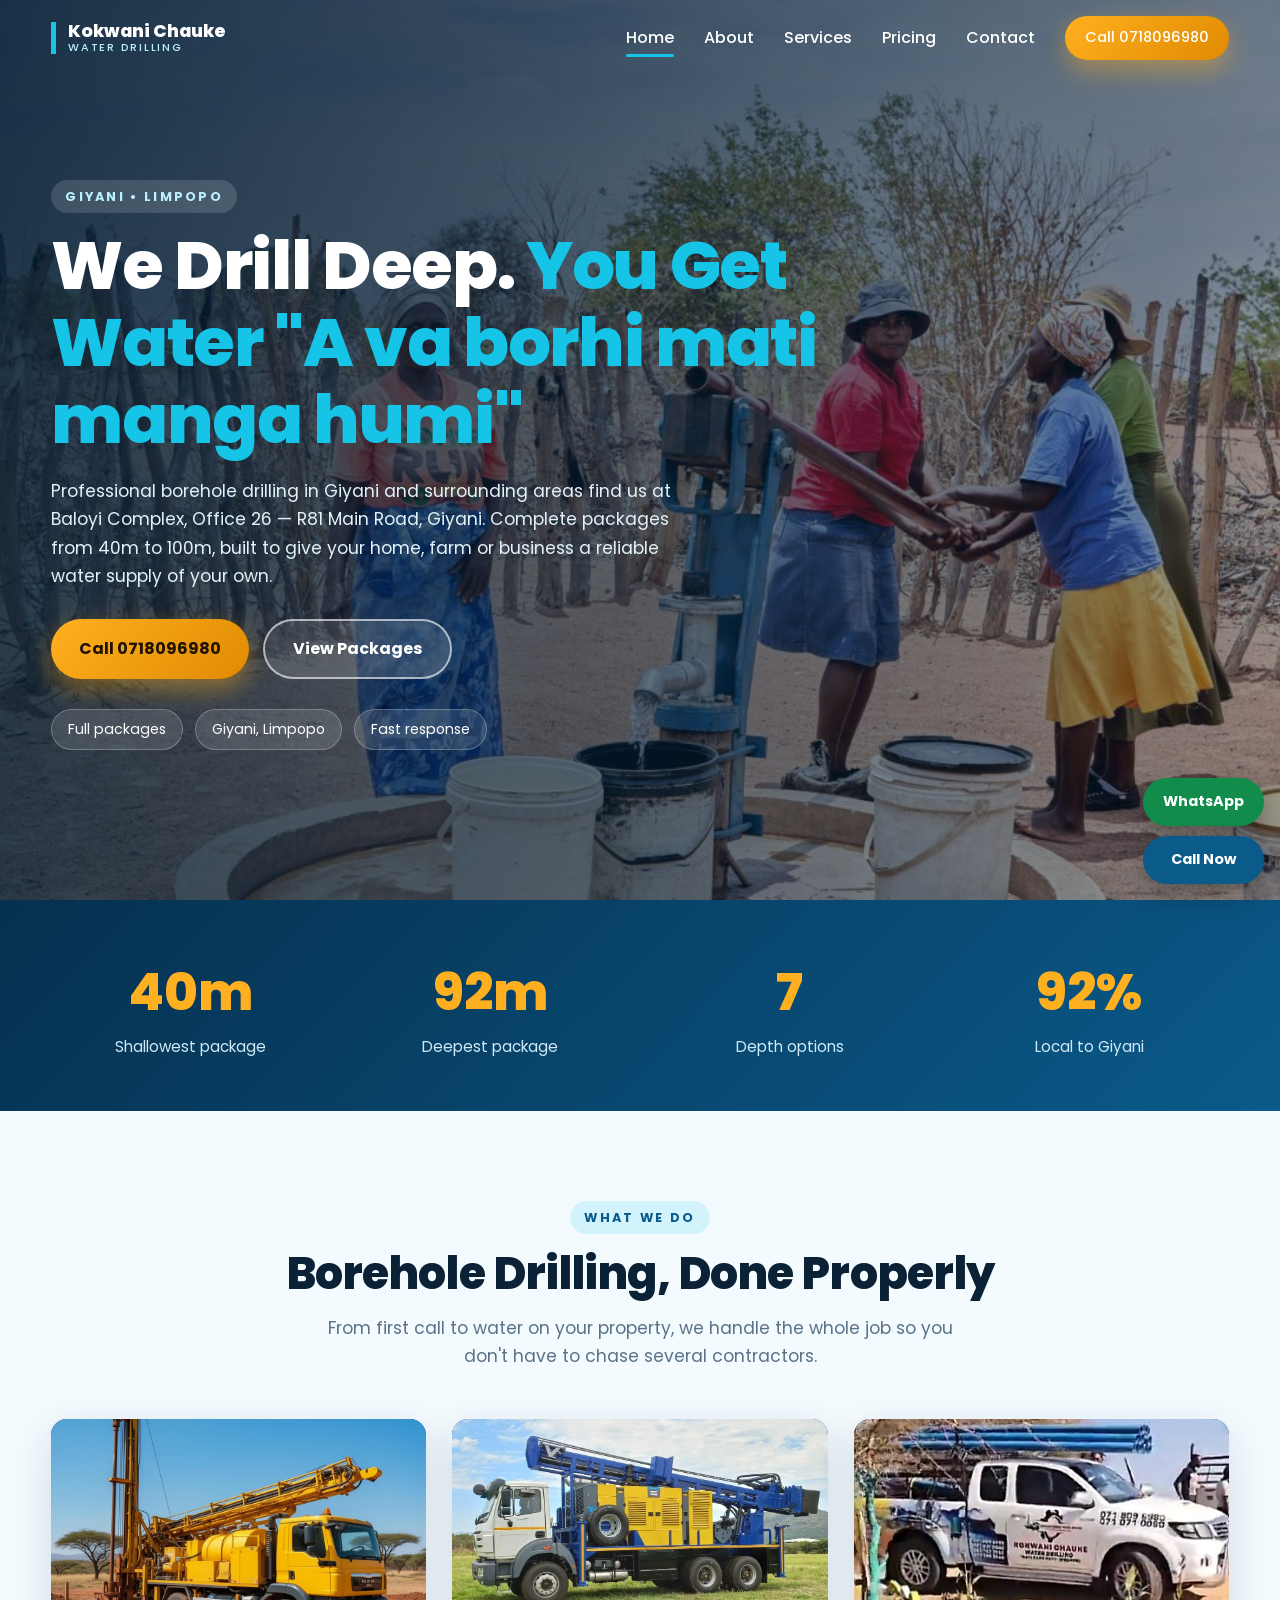
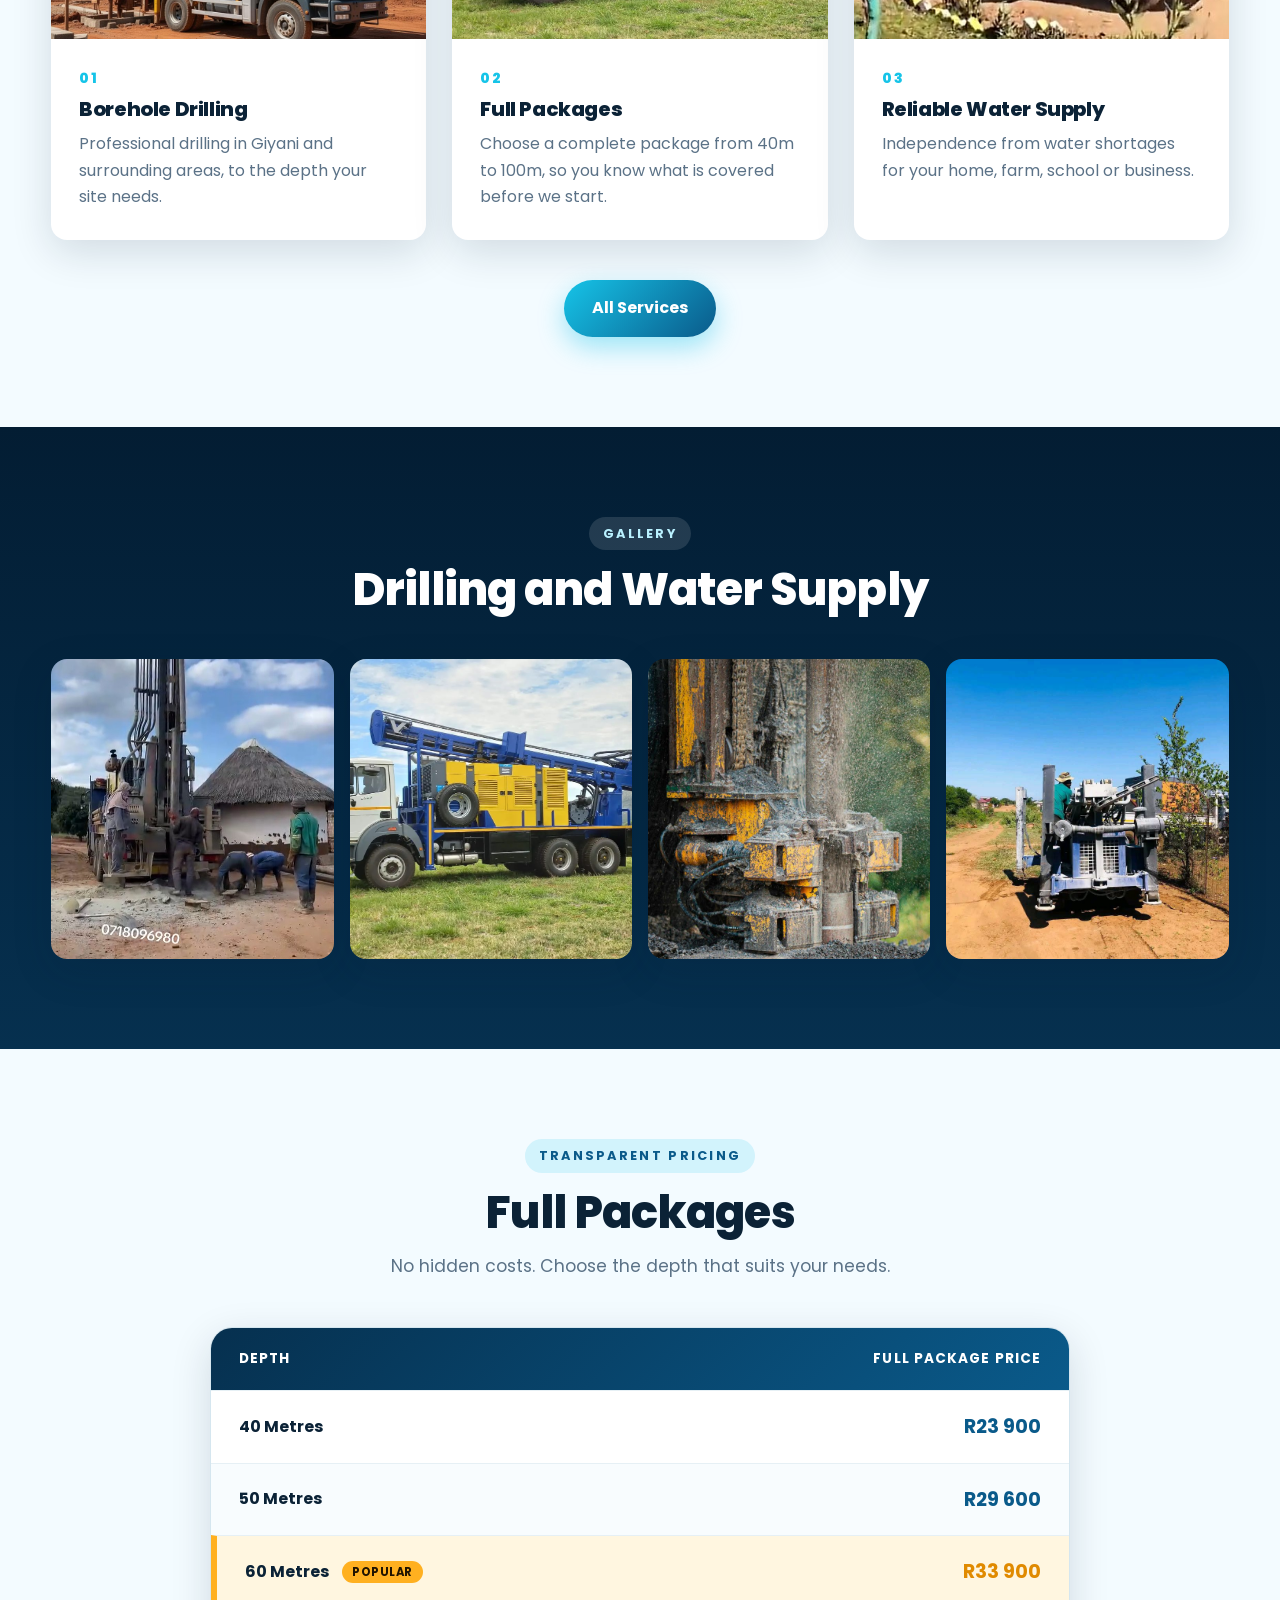
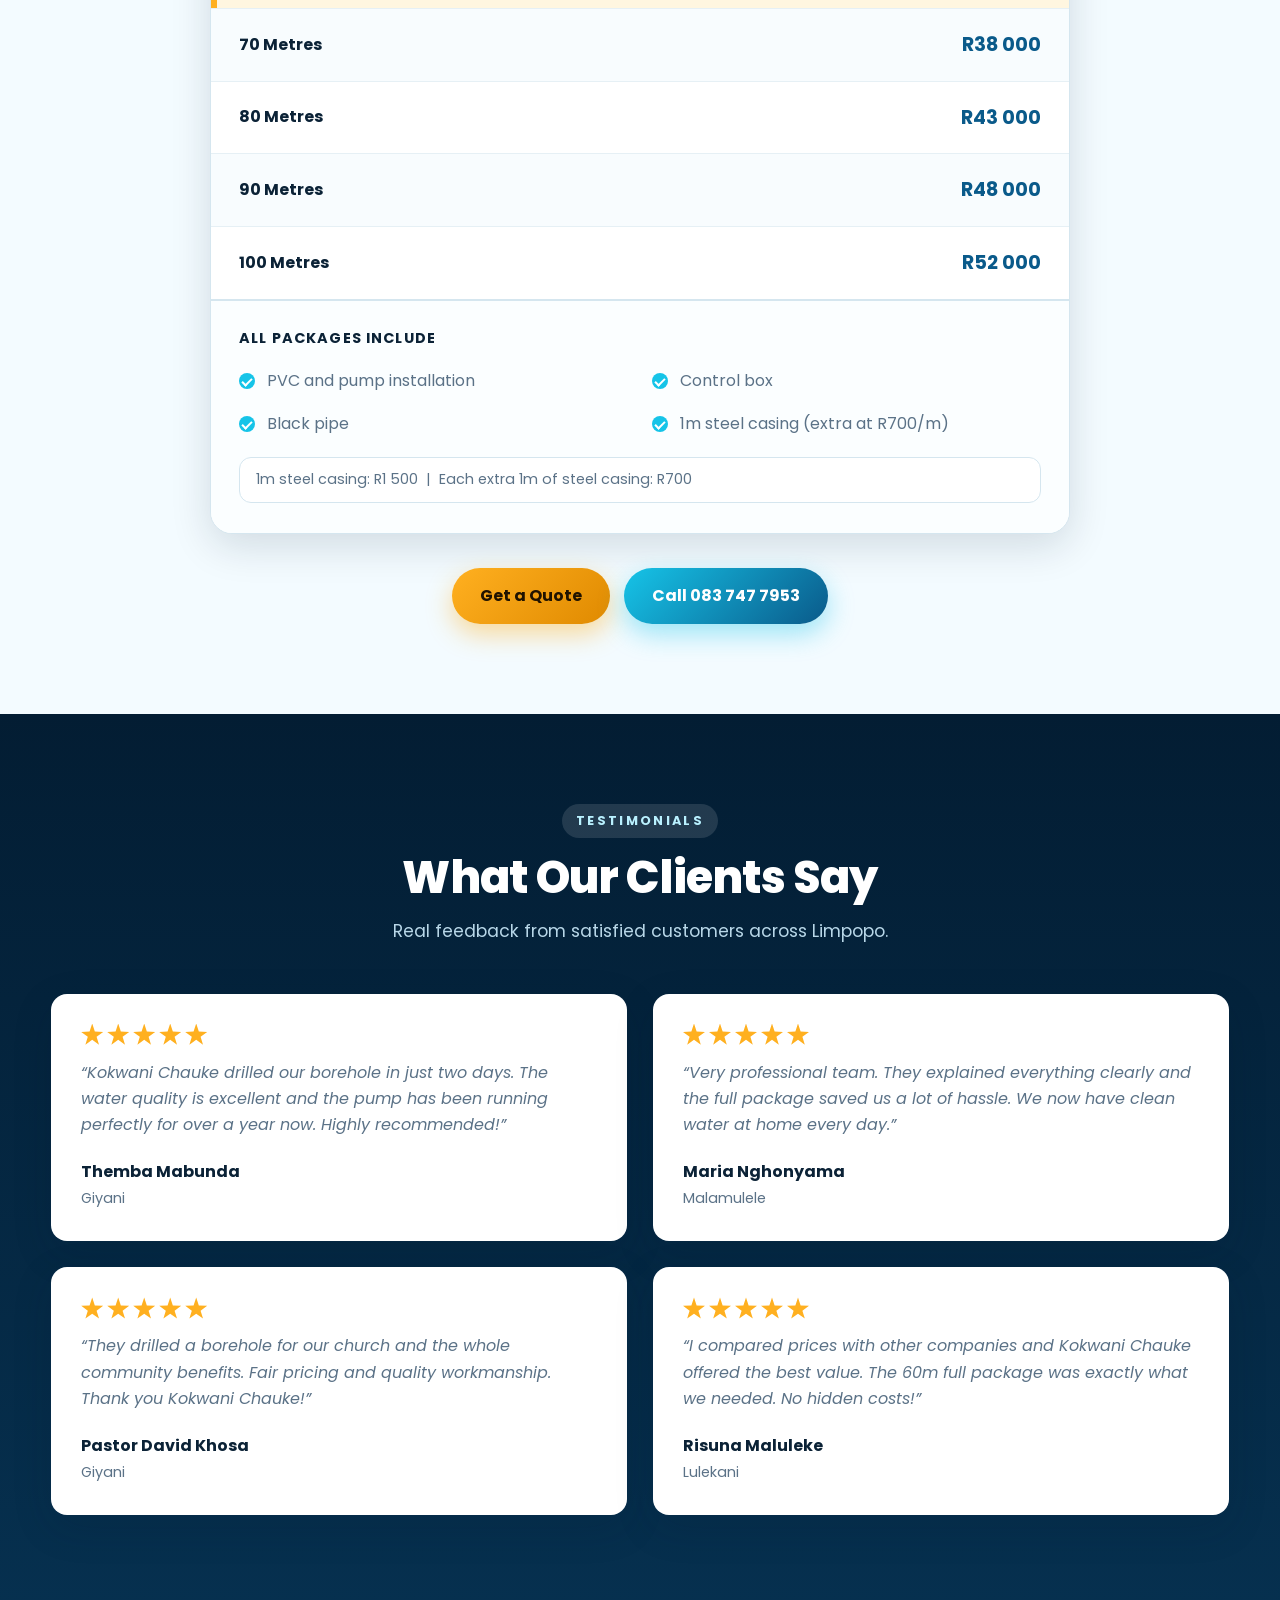
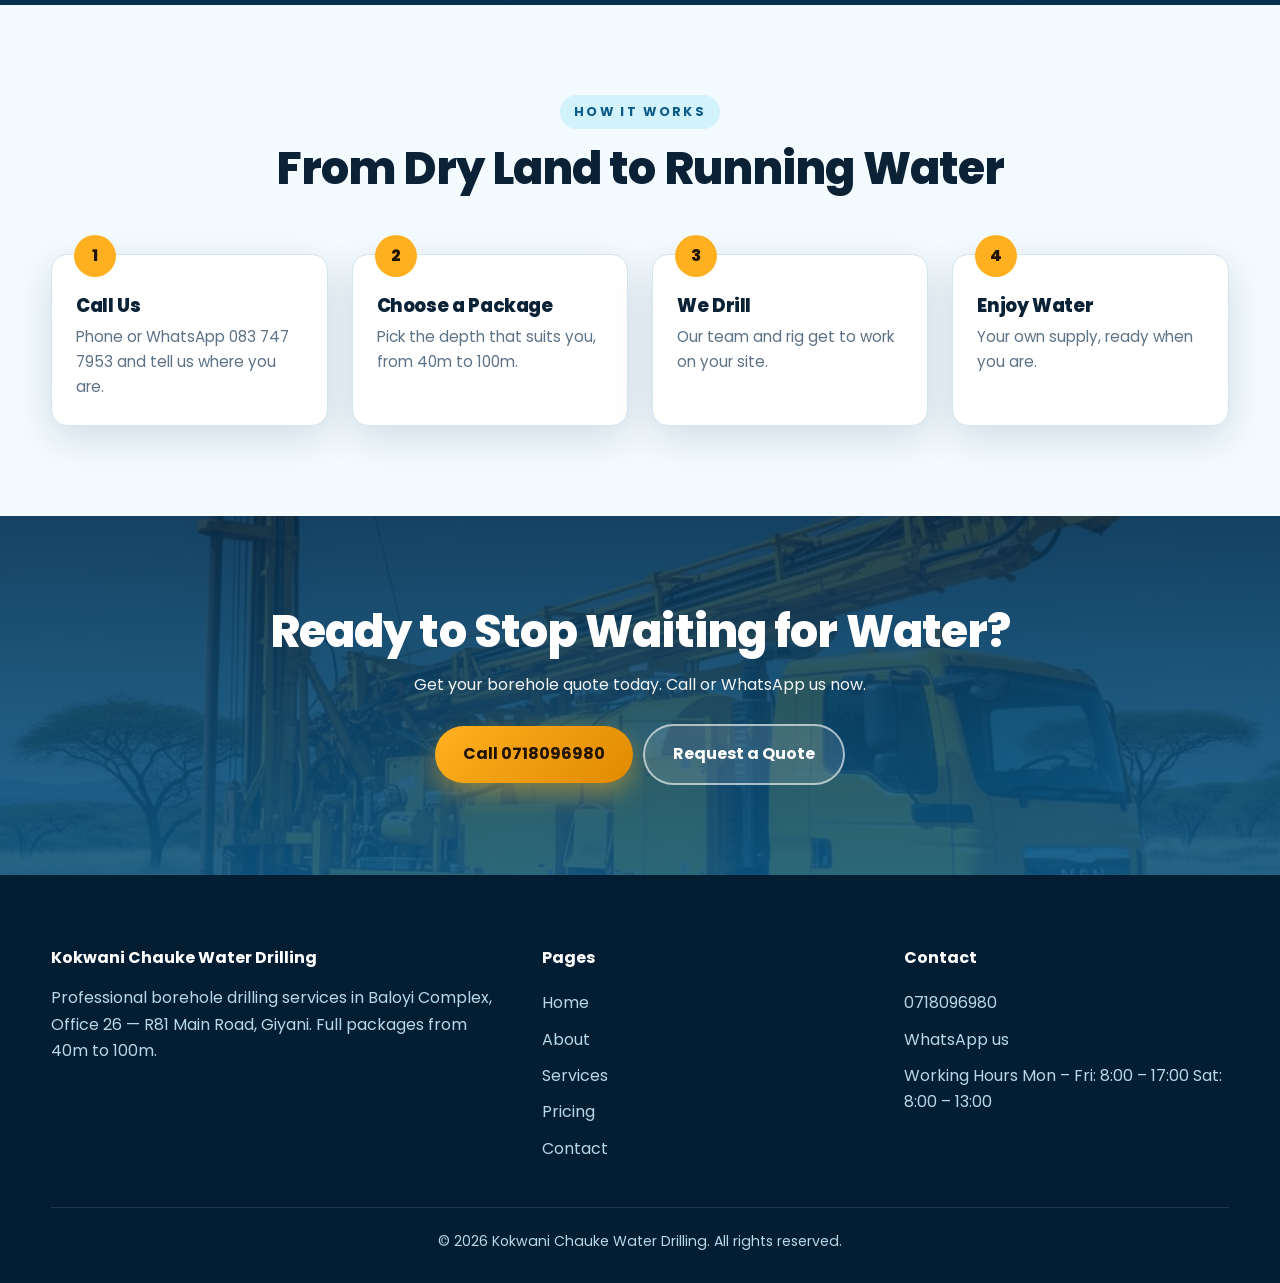
==== commit 90d1dfd8: "Update contact number in index.html" ====
--- a/index.html
+++ b/index.html
@@ -225,7 +225,7 @@
     <span class="eyebrow">Giyani &bull; Limpopo</span>
     <h1>We Drill Deep. <span class="grad">You Get Water "A va borhi mati manga humi"</span></h1>
     <p class="lead">Professional borehole drilling in Giyani and surrounding areas find us at Baloyi Complex, Office 26 — R81 Main Road, Giyani. Complete packages from 40m to 100m, built to give your home, farm or business a reliable water supply of your own.</p>
-    <div class="hero-cta"><a href="tel:+27718096980" class="btn btn-primary">Call 083 747 7953</a><a href="#pricing" class="btn btn-ghost">View Packages</a></div>
+    <div class="hero-cta"><a href="tel:+27718096980" class="btn btn-primary">Call 0718096980</a><a href="#pricing" class="btn btn-ghost">View Packages</a></div>
     <div class="badges"><span>Full packages</span><span>Giyani, Limpopo</span><span>Fast response</span></div>
   </div>
 </section>
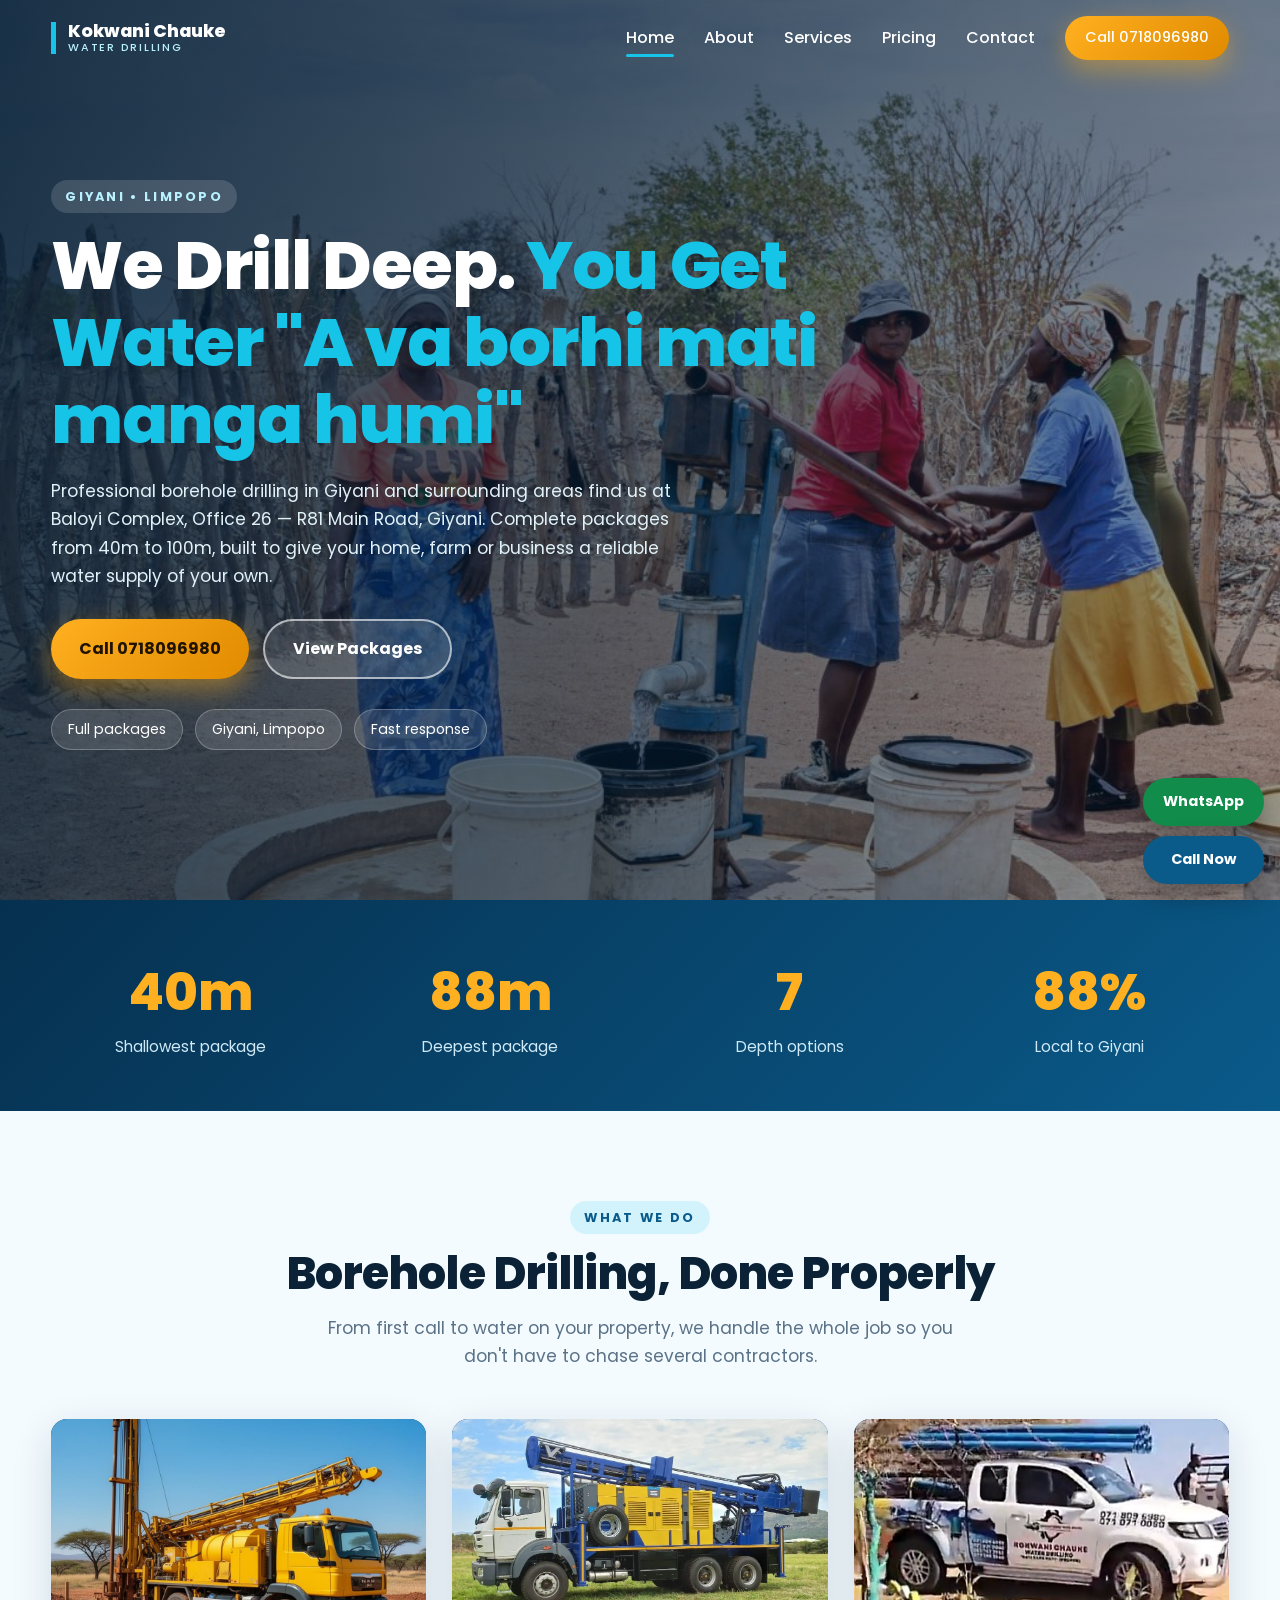
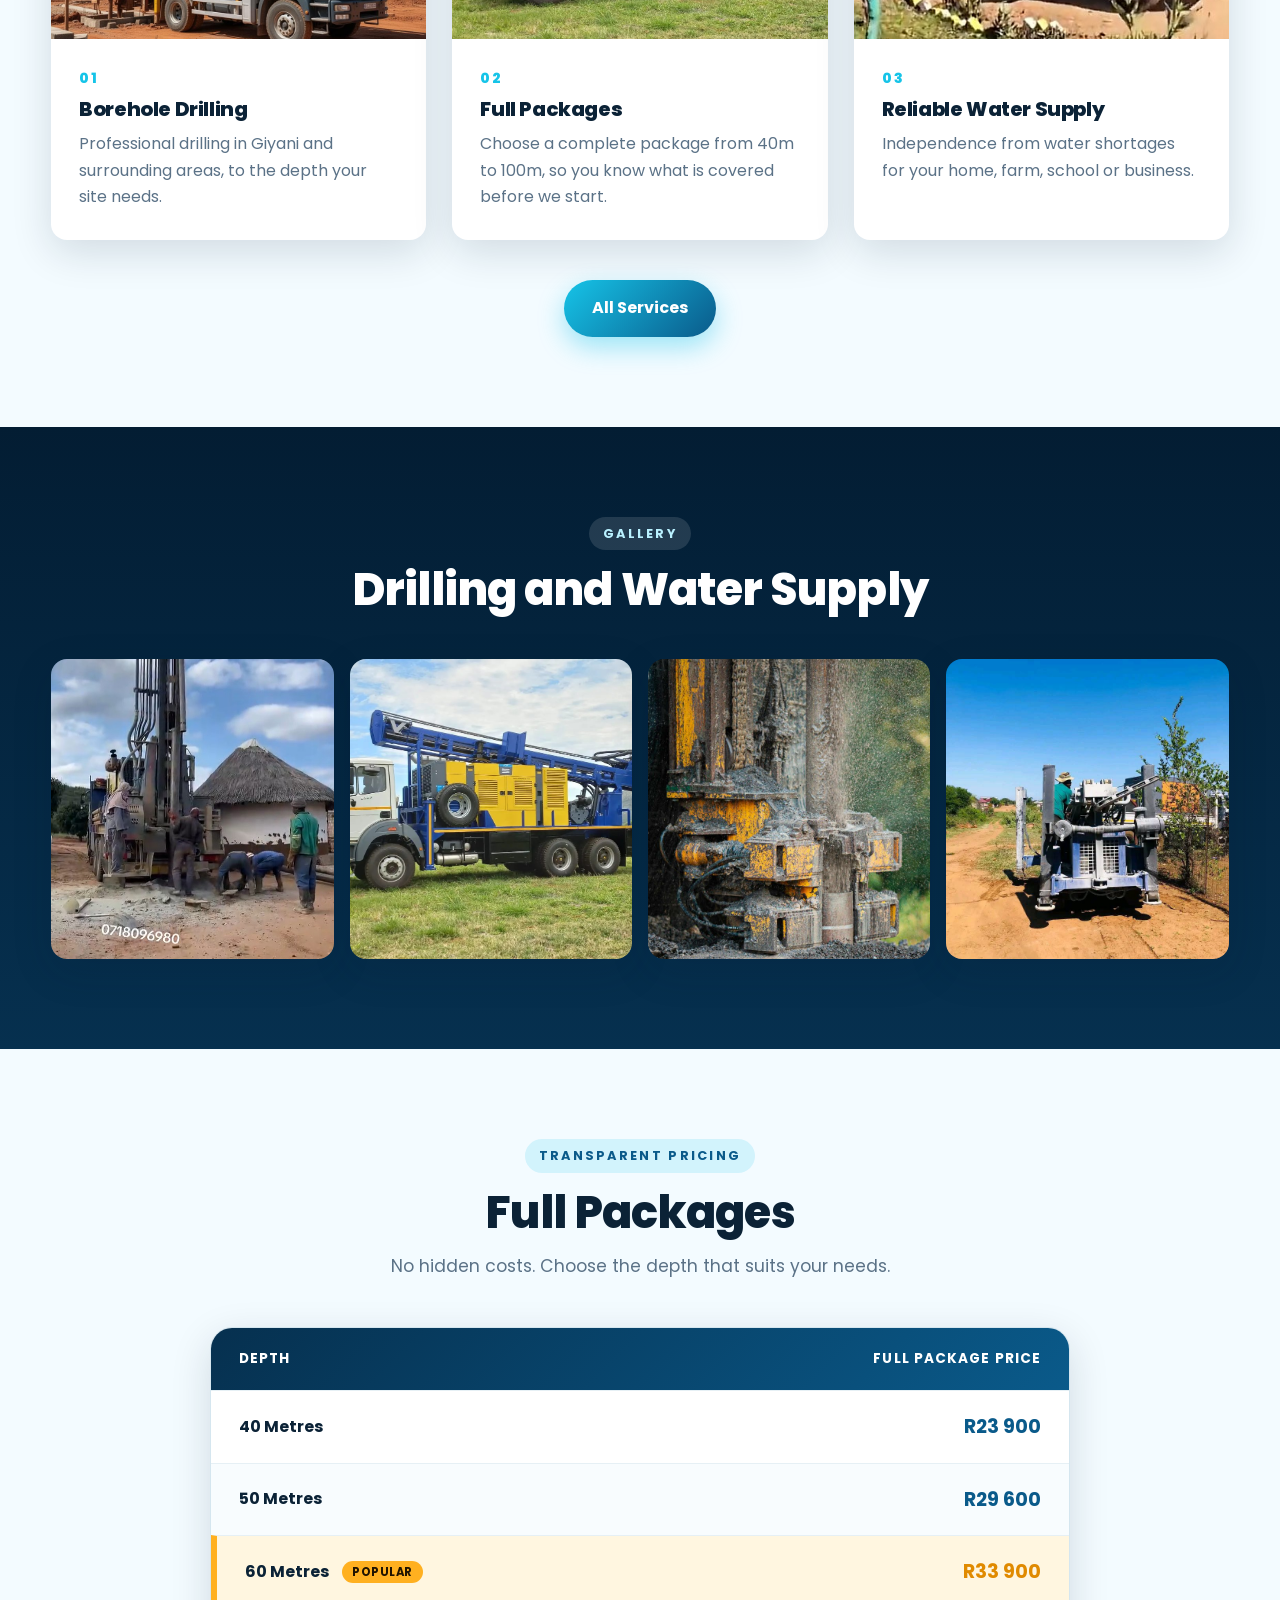
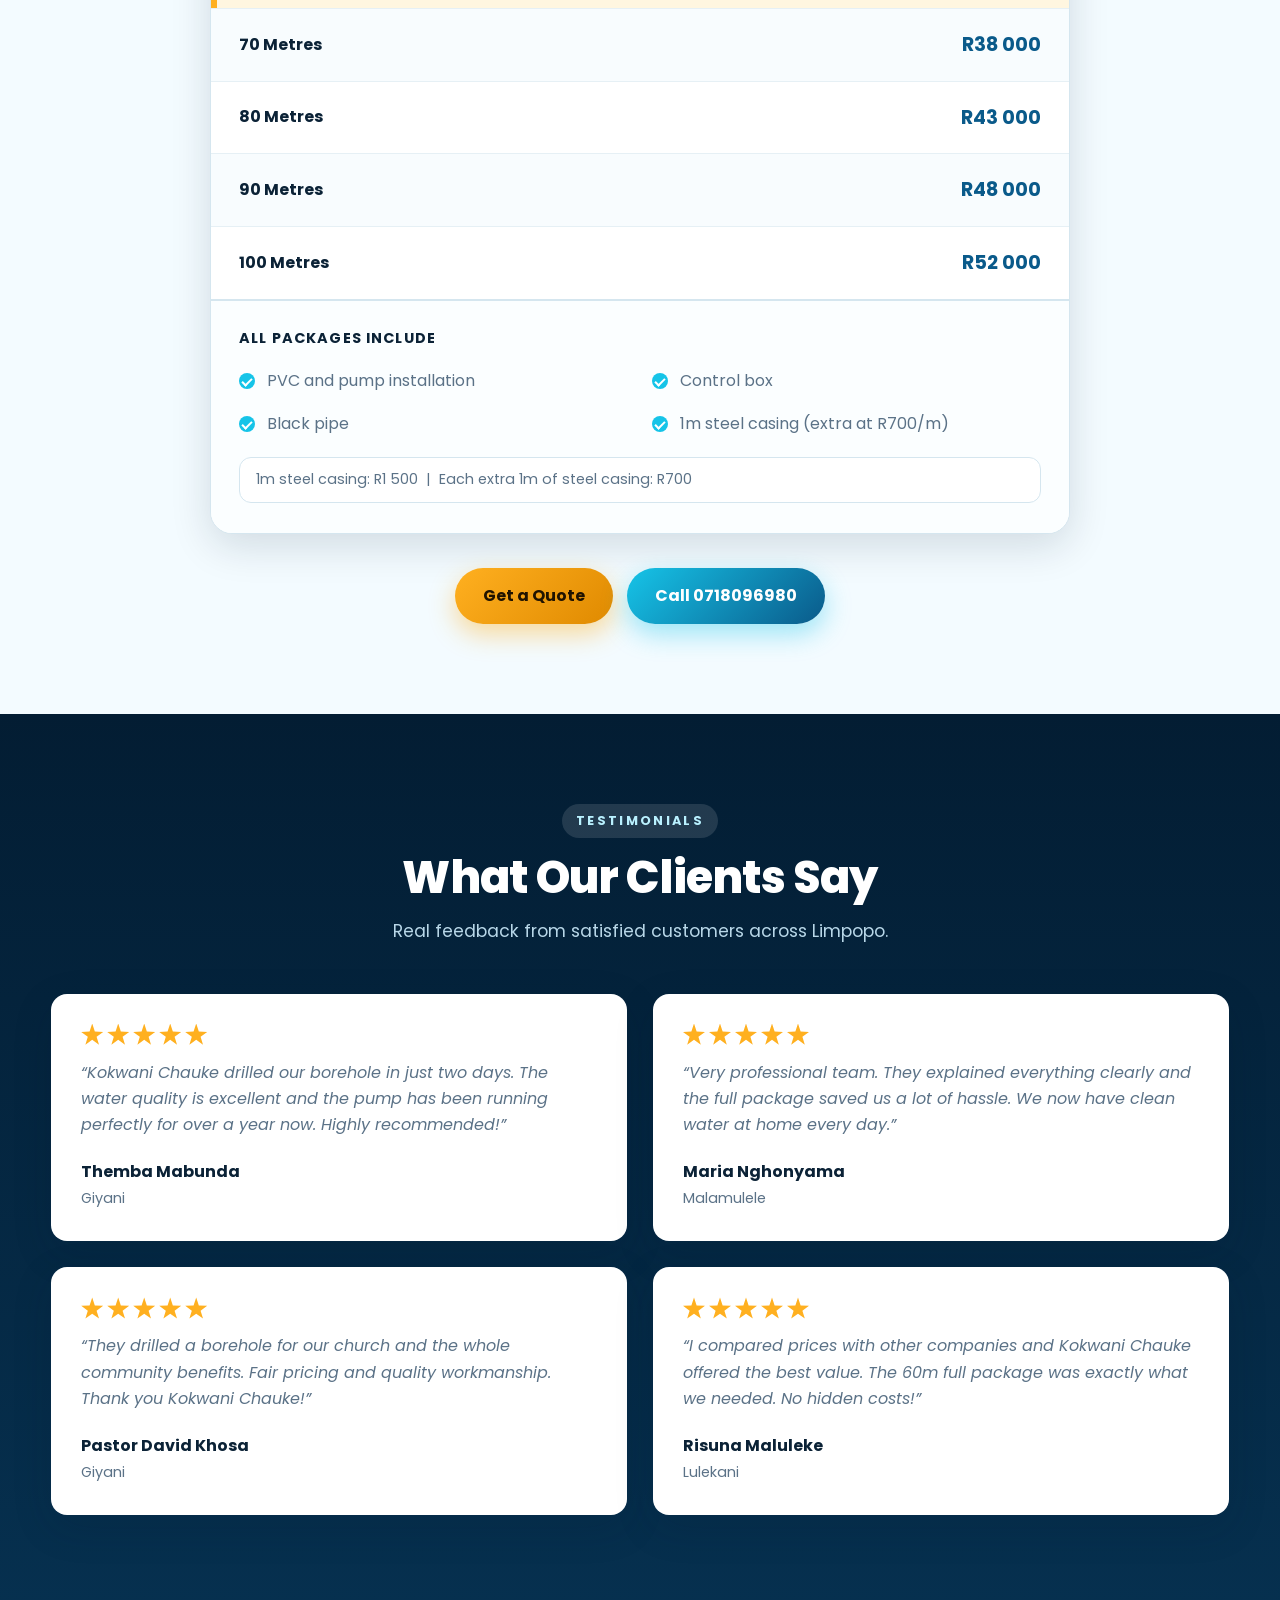
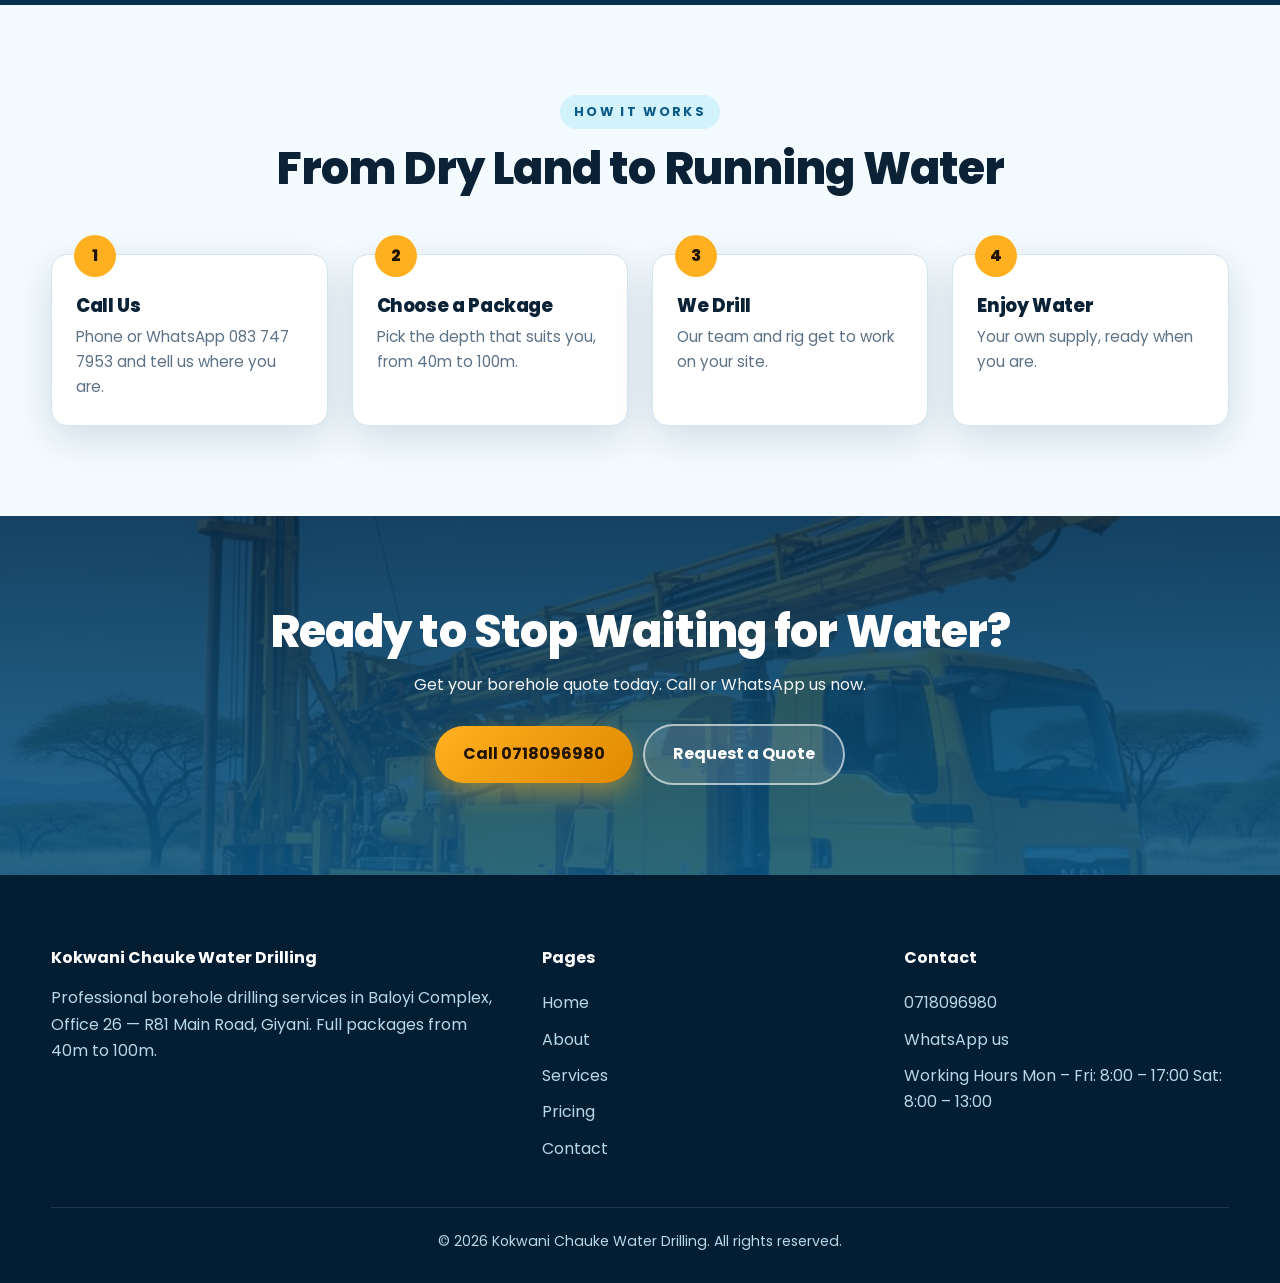
==== commit 7c4ad6b8: "Update contact number in index.html" ====
--- a/index.html
+++ b/index.html
@@ -268,7 +268,7 @@
         <p class="pnote">1m steel casing: R1 500 &nbsp;|&nbsp; Each extra 1m of steel casing: R700</p>
       </div>
     </div>
-    <div class="center reveal" style="margin-top:34px"><a href="contact.html" class="btn btn-primary">Get a Quote</a> <a href="tel:+27718096980" class="btn btn-aqua" style="margin-left:10px">Call 083 747 7953</a></div></div>
+    <div class="center reveal" style="margin-top:34px"><a href="contact.html" class="btn btn-primary">Get a Quote</a> <a href="tel:+27718096980" class="btn btn-aqua" style="margin-left:10px">Call 0718096980</a></div></div>
   </div>
 </section>
 <section class="dark" id="testimonials">
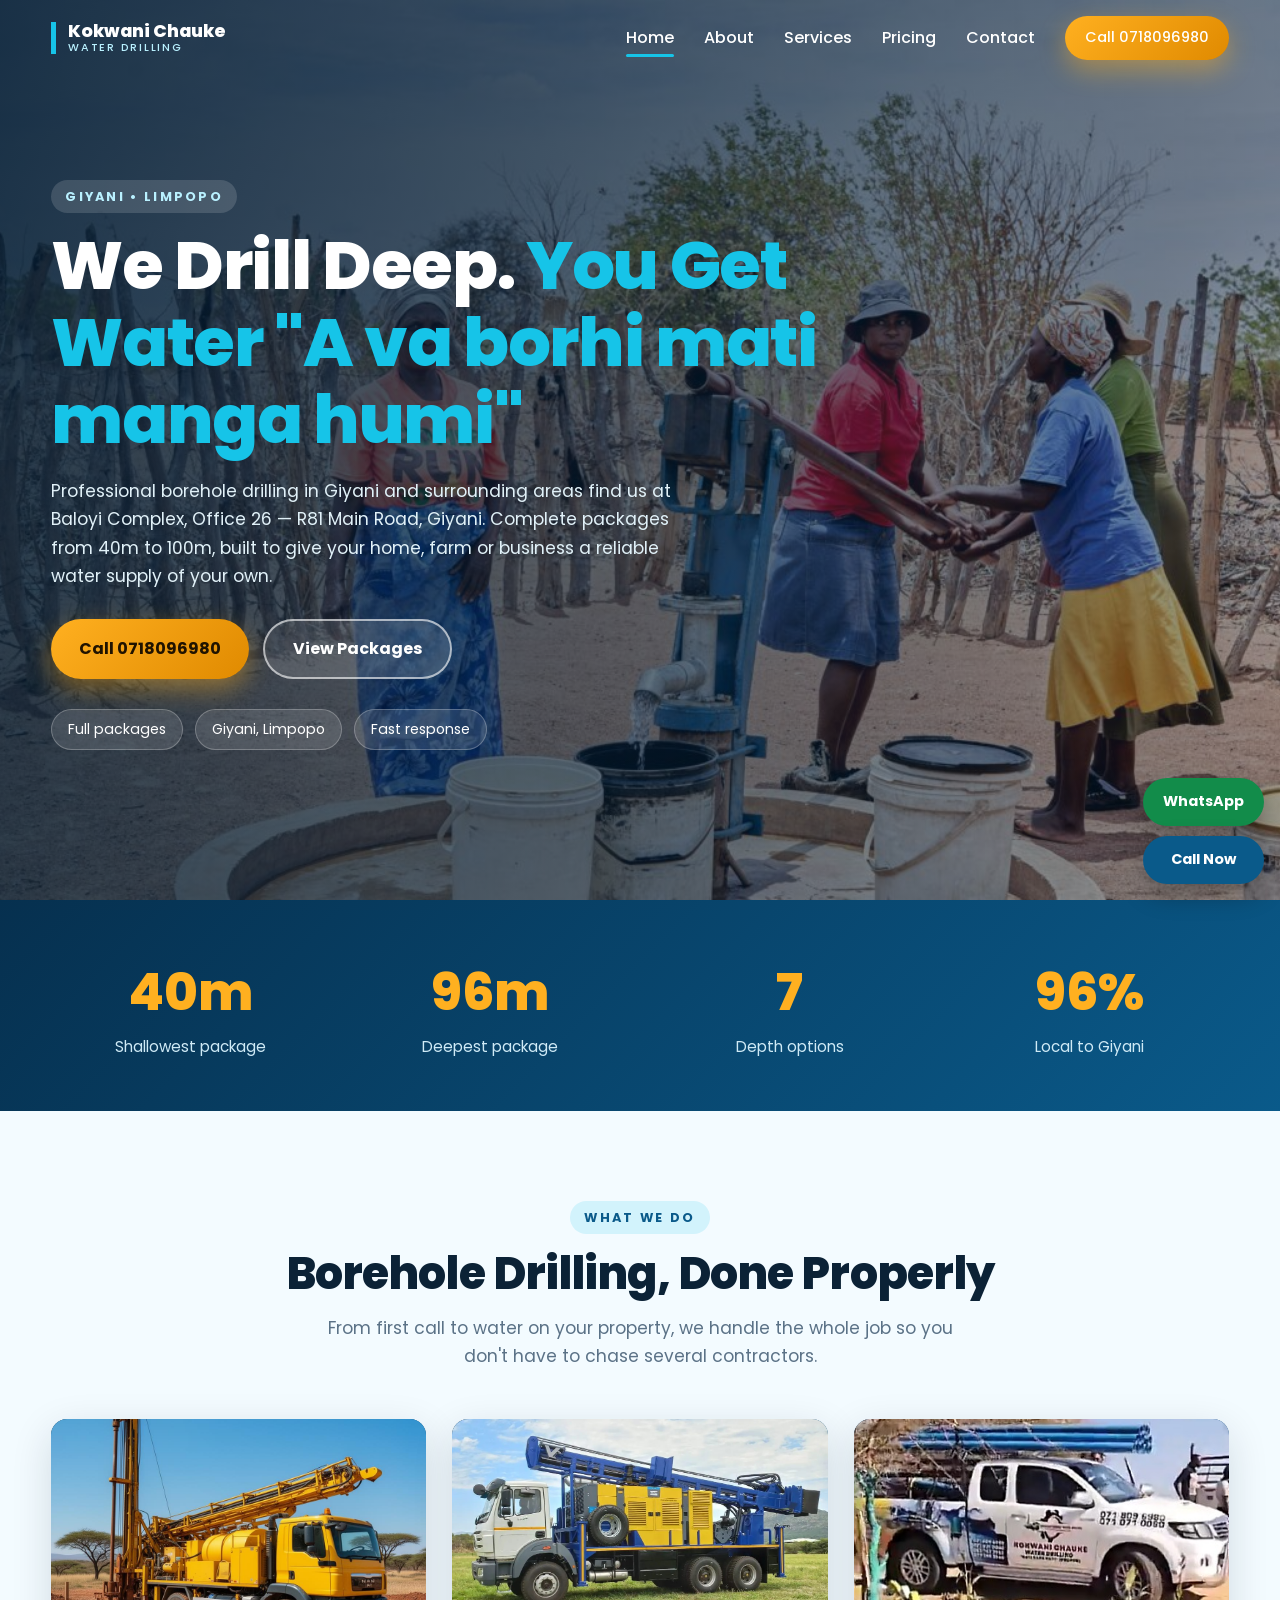
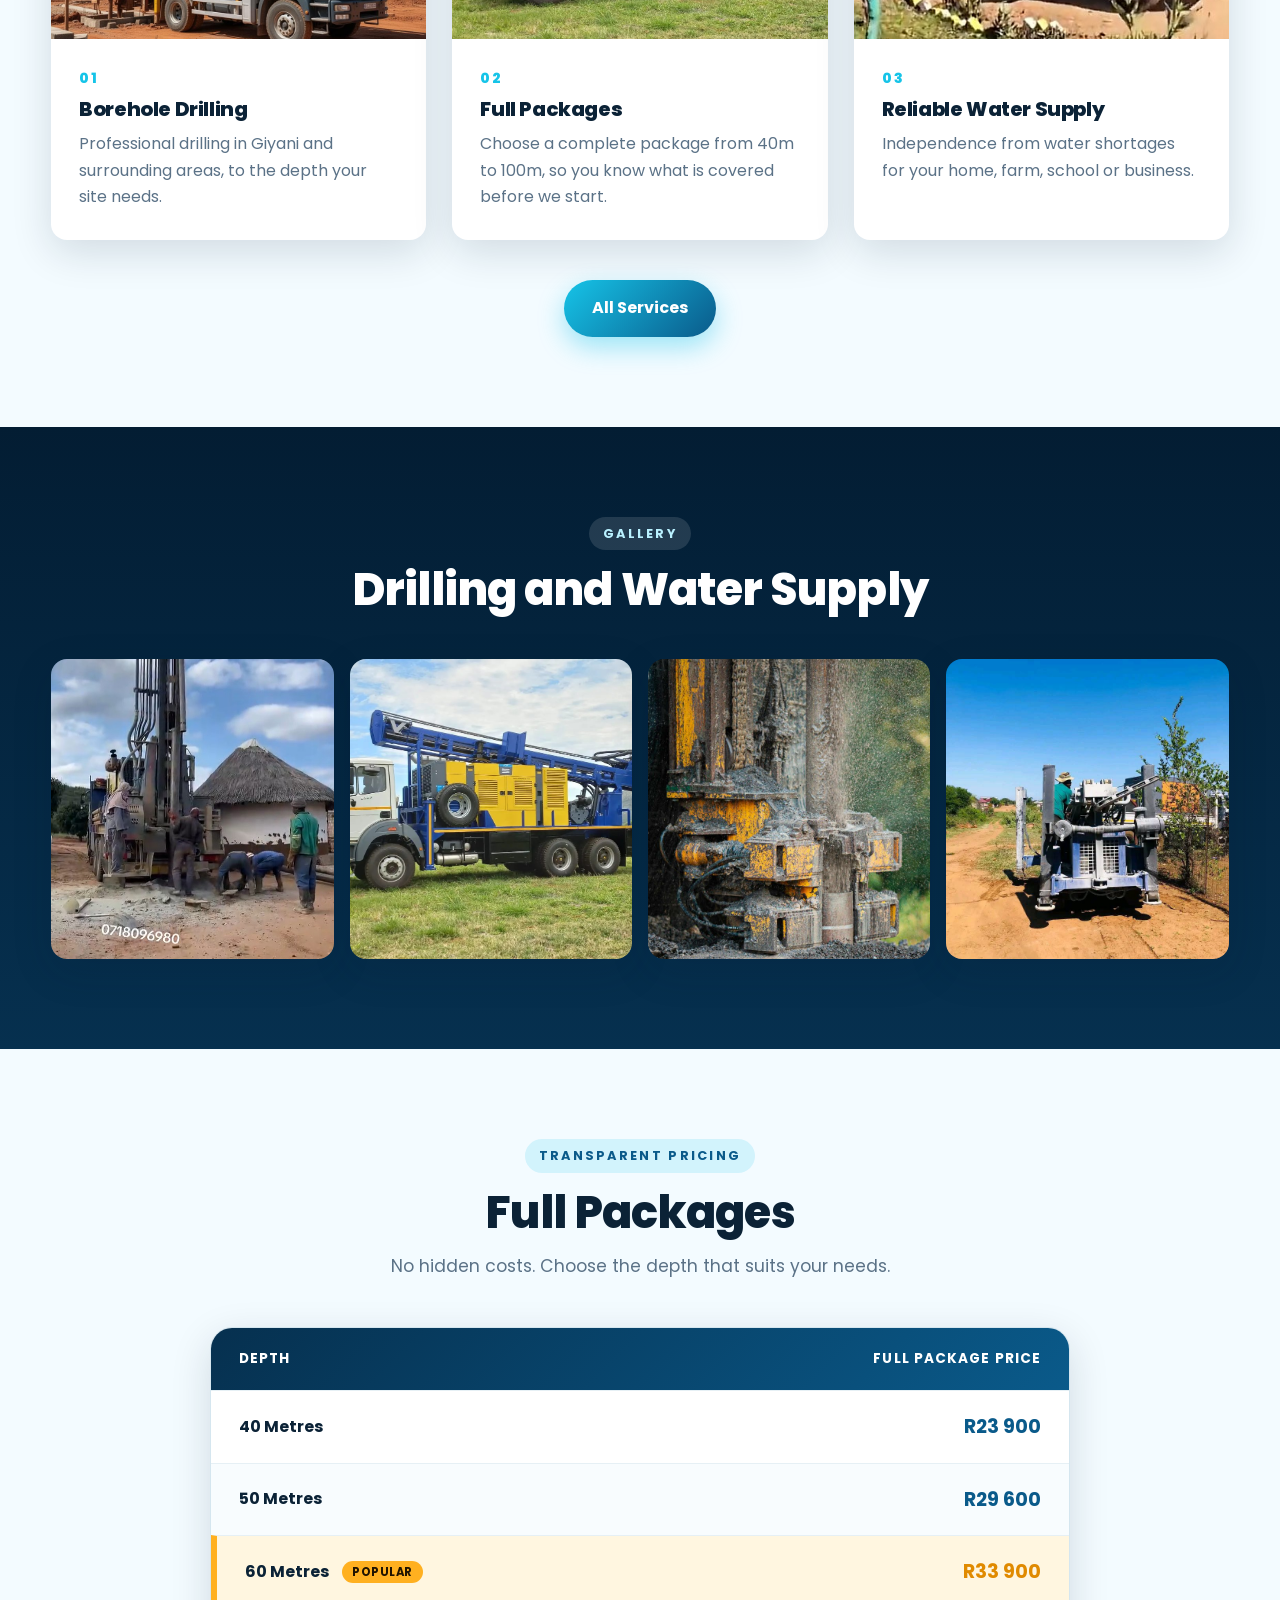
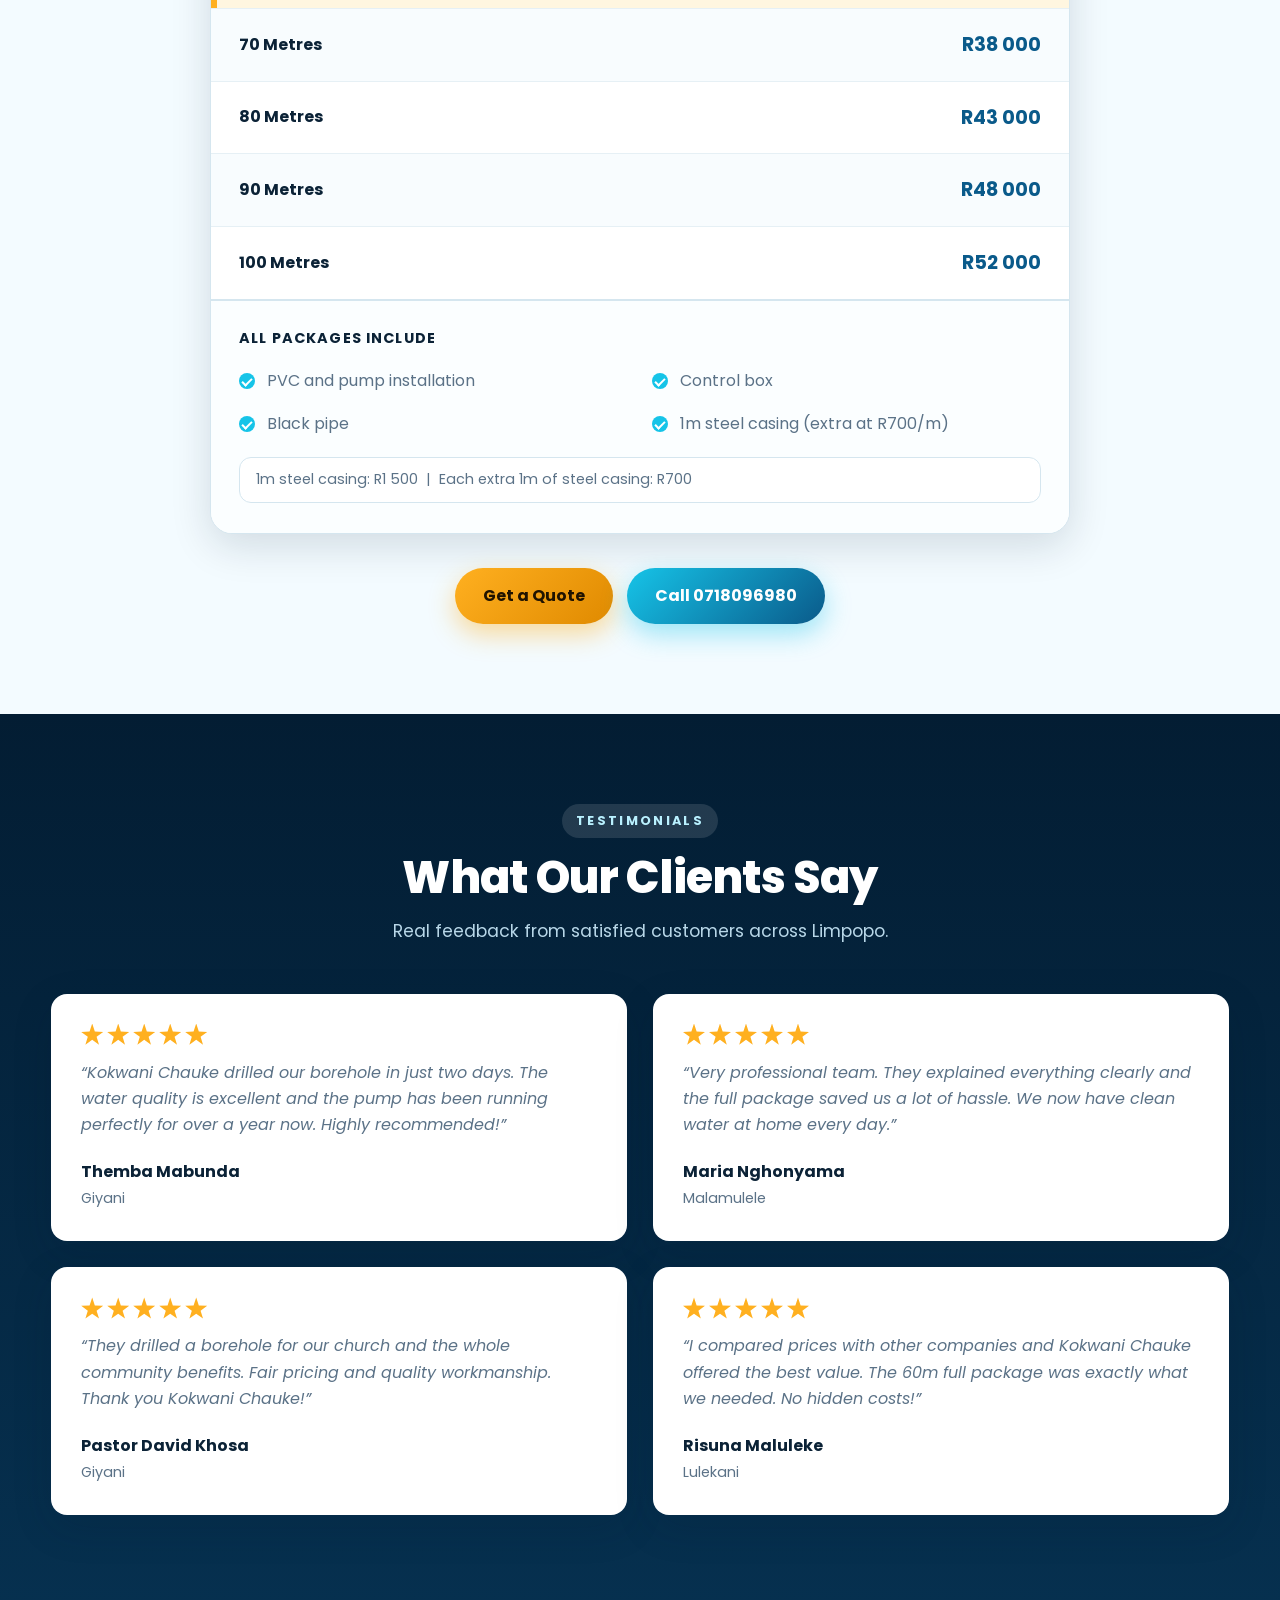
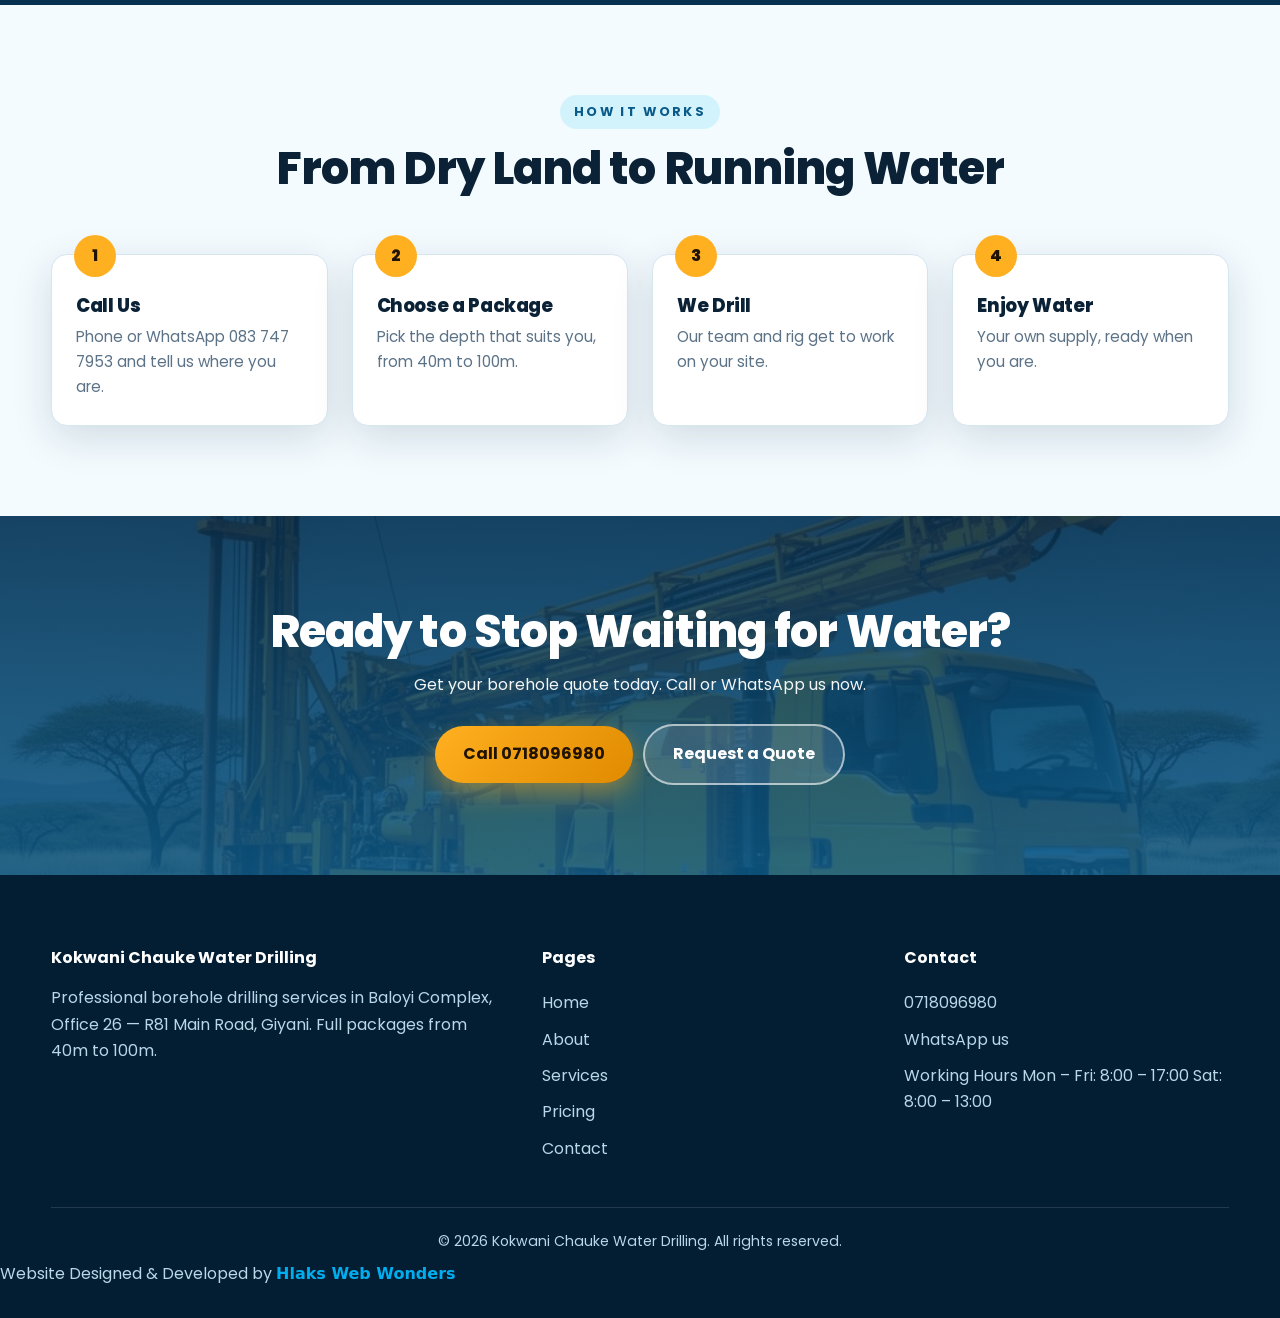
==== commit c32c9450: "Add footer with design credit and contact options Added a footer section with design credit and cont" ====
--- a/index.html
+++ b/index.html
@@ -296,6 +296,13 @@
     <div><h4>Contact</h4><ul><li><a href="tel:+27718096980">0718096980</a></li><li><a href="https://wa.me/27718096980">WhatsApp us</a></li><li>Working Hours Mon – Fri: 8:00 – 17:00 Sat: 8:00 – 13:00</li></ul></div>
   </div>
   <div class="container copy">&copy; <span id="year">2026</span> Kokwani Chauke Water Drilling. All rights reserved.</div>
+   <p style="margin-top:8px;">
+        Website Designed & Developed by
+        <a href="https://hlakswebwonders.site" target="_blank" style="color:#00AEEF;font-weight:600;text-decoration:none;">
+            Hlaks Web Wonders
+        </a>
+    </p>
+</div>
 </footer>
 <div class="float"><a class="fw" href="https://wa.me/27718096980">WhatsApp</a><a class="fc" href="tel:+27718096980">Call Now</a></div>
 <script>
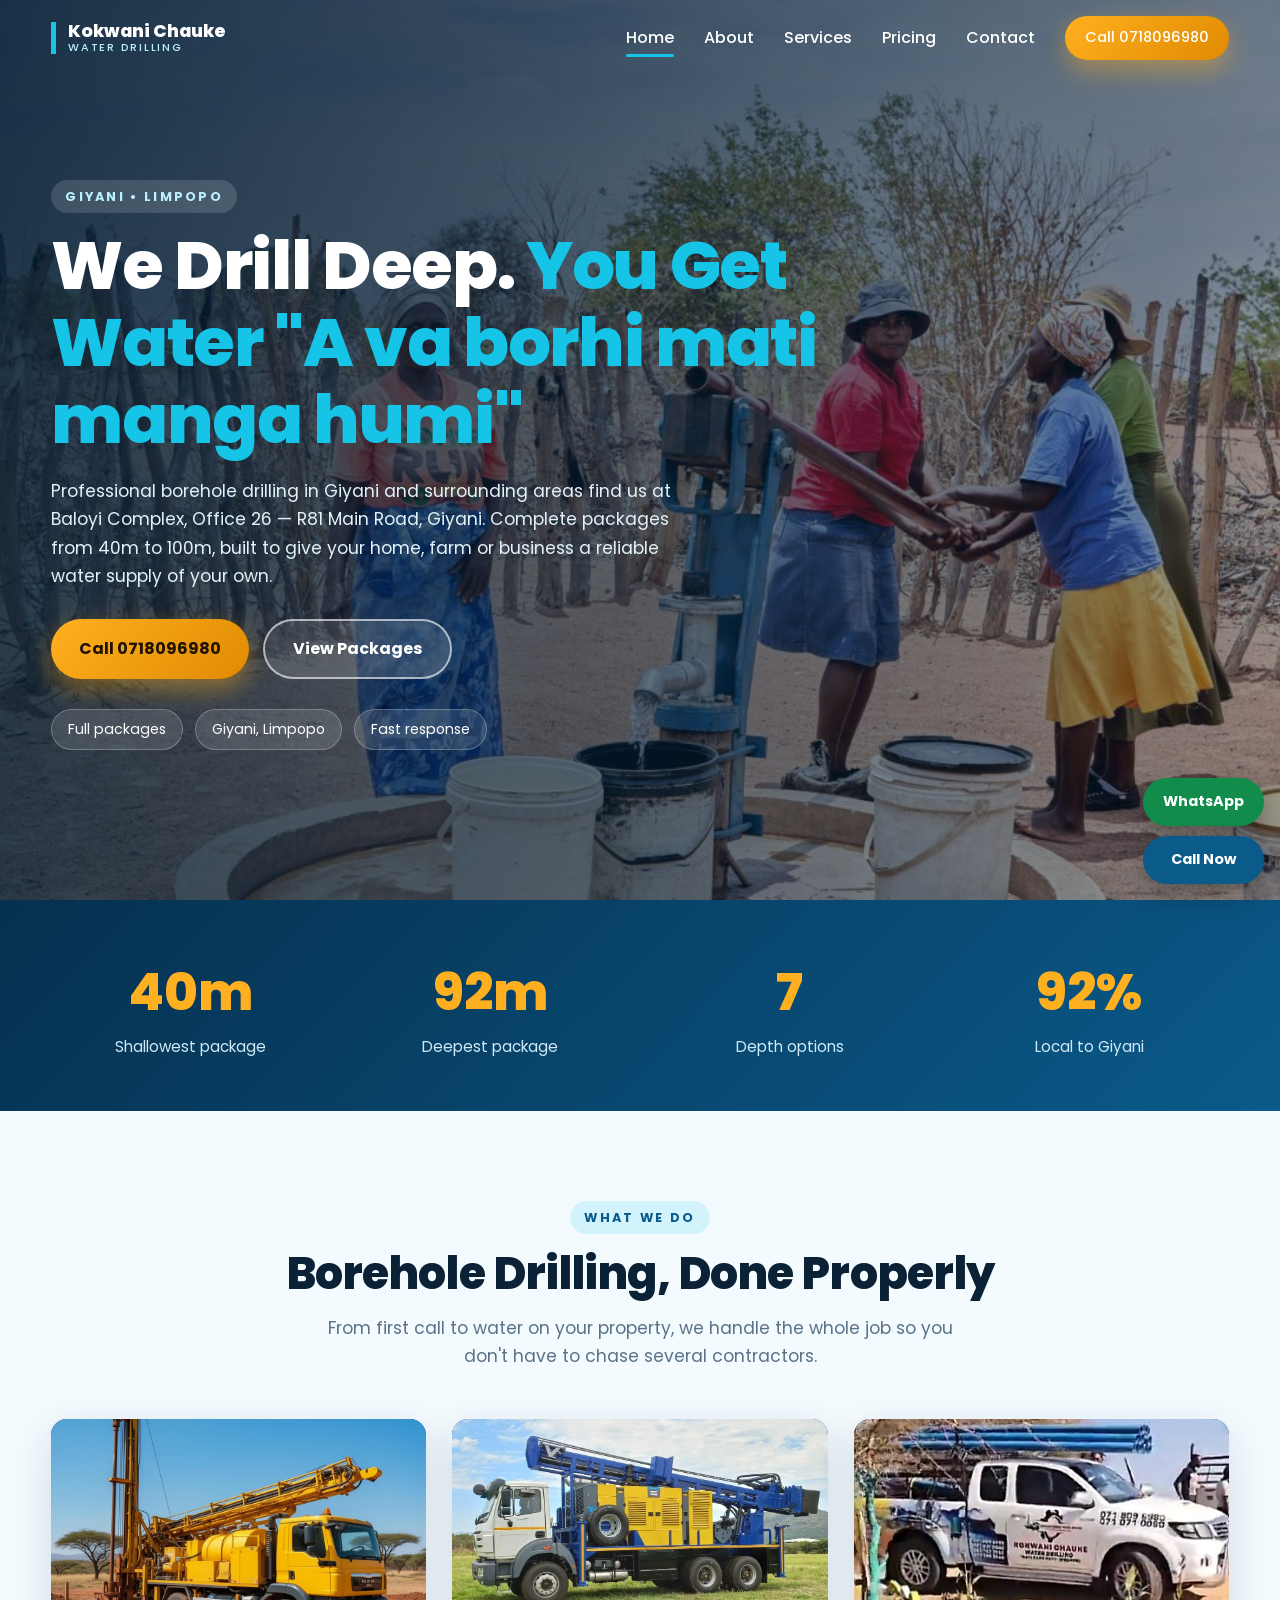
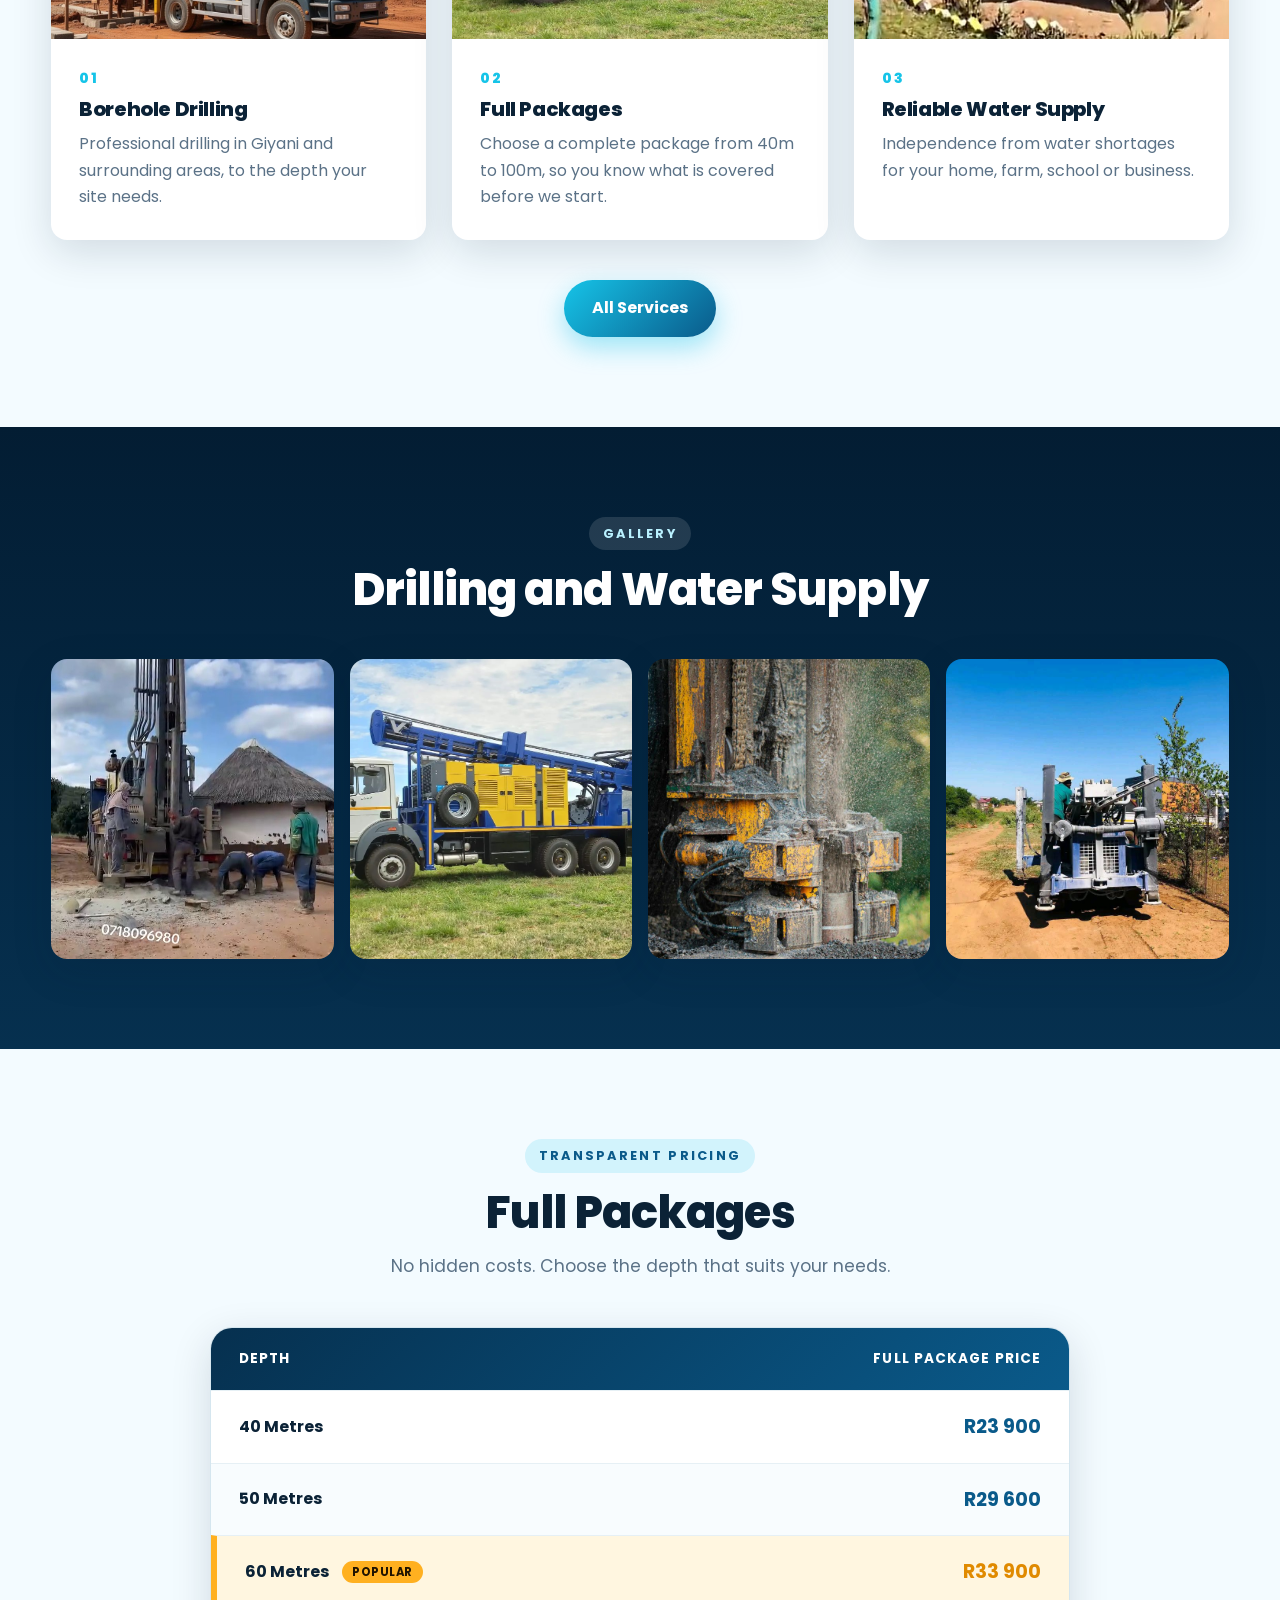
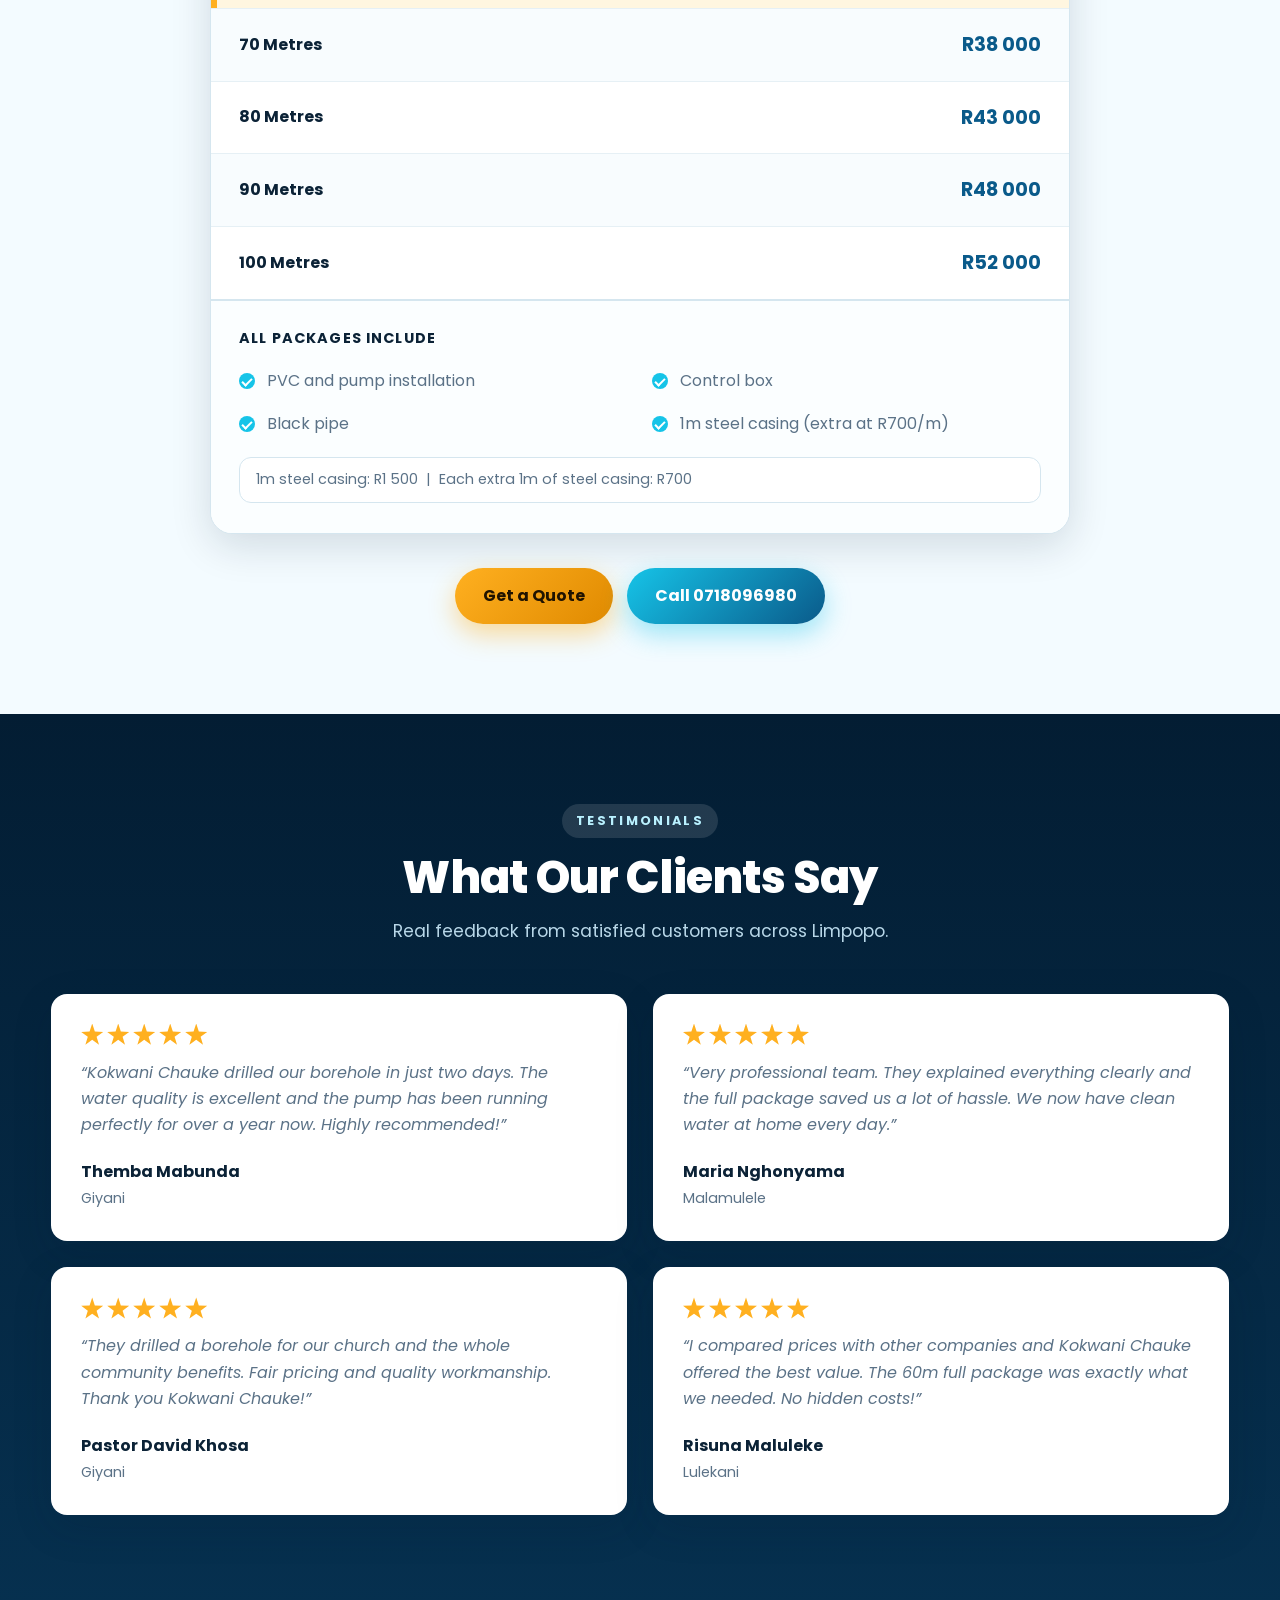
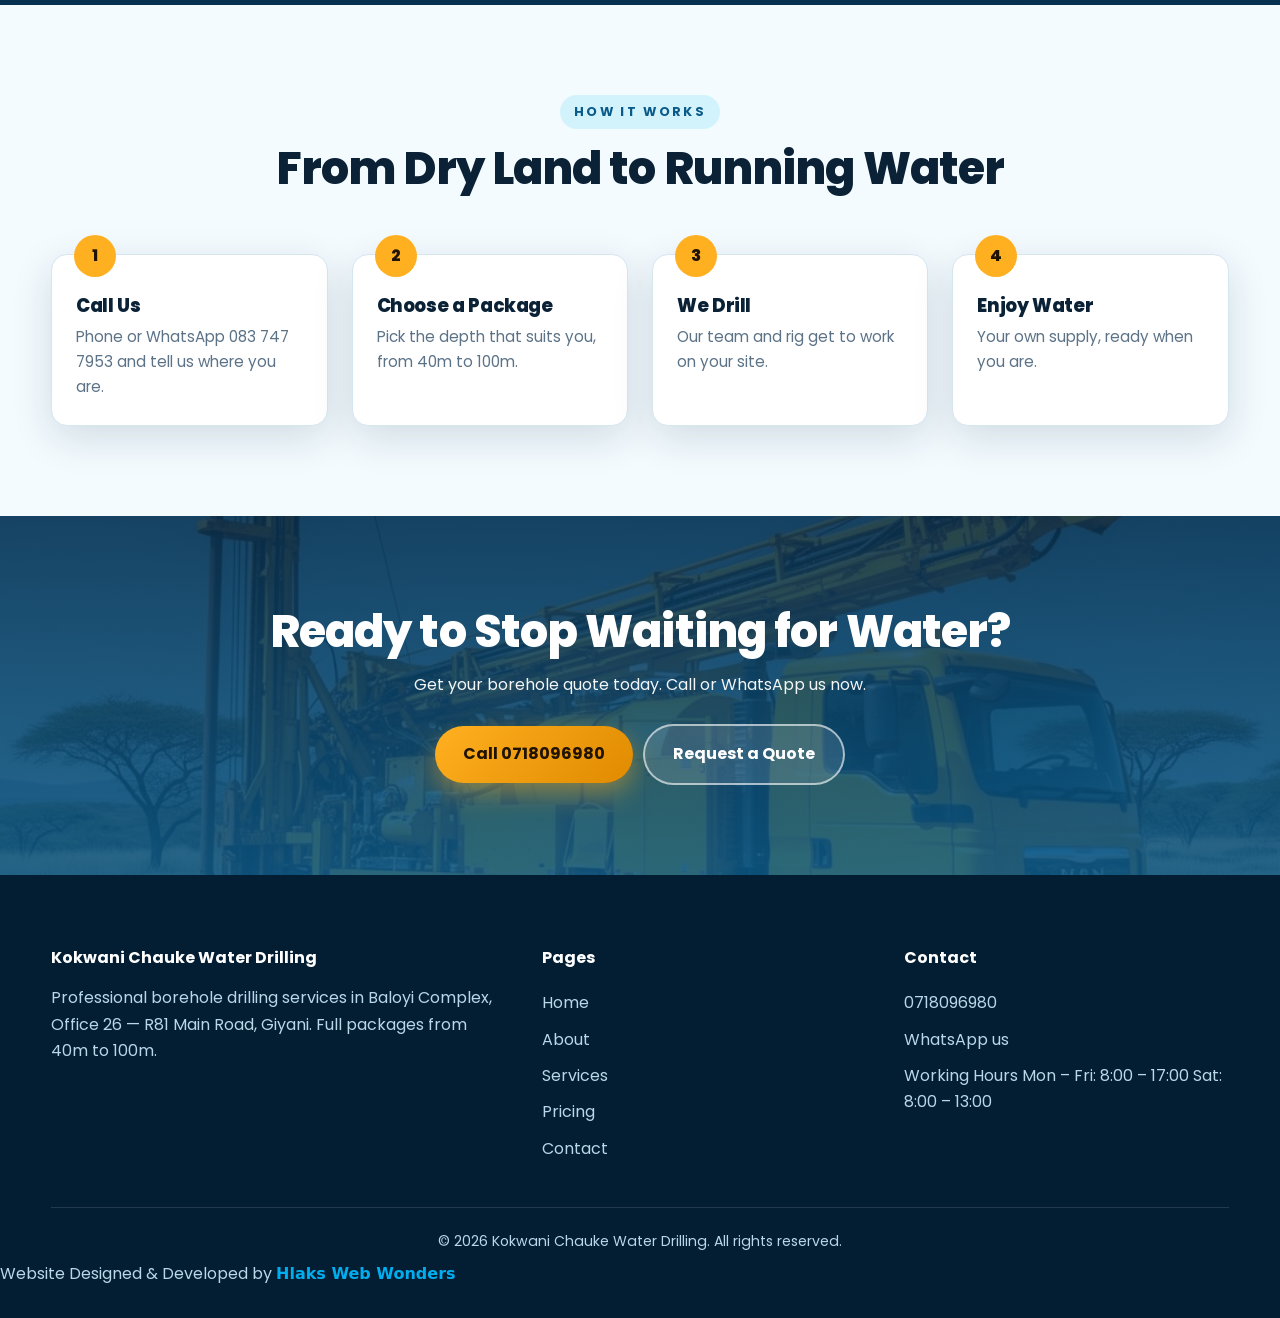
==== commit bab11aac: "Update index.html" ====
--- a/index.html
+++ b/index.html
@@ -214,6 +214,7 @@
 </head>
 <body>
 <header>
+  <meta name="google-site-verification" content="G4aVg0iZhu0QBVFhxdMHKfwLVtwqQyaTbvJ9Wxek5o8" />
   <div class="container nav">
     <a href="index.html" class="logo">Kokwani Chauke<small>Water Drilling</small></a>
     <button class="burger" aria-label="Menu" aria-expanded="false"><span></span><span></span><span></span></button>
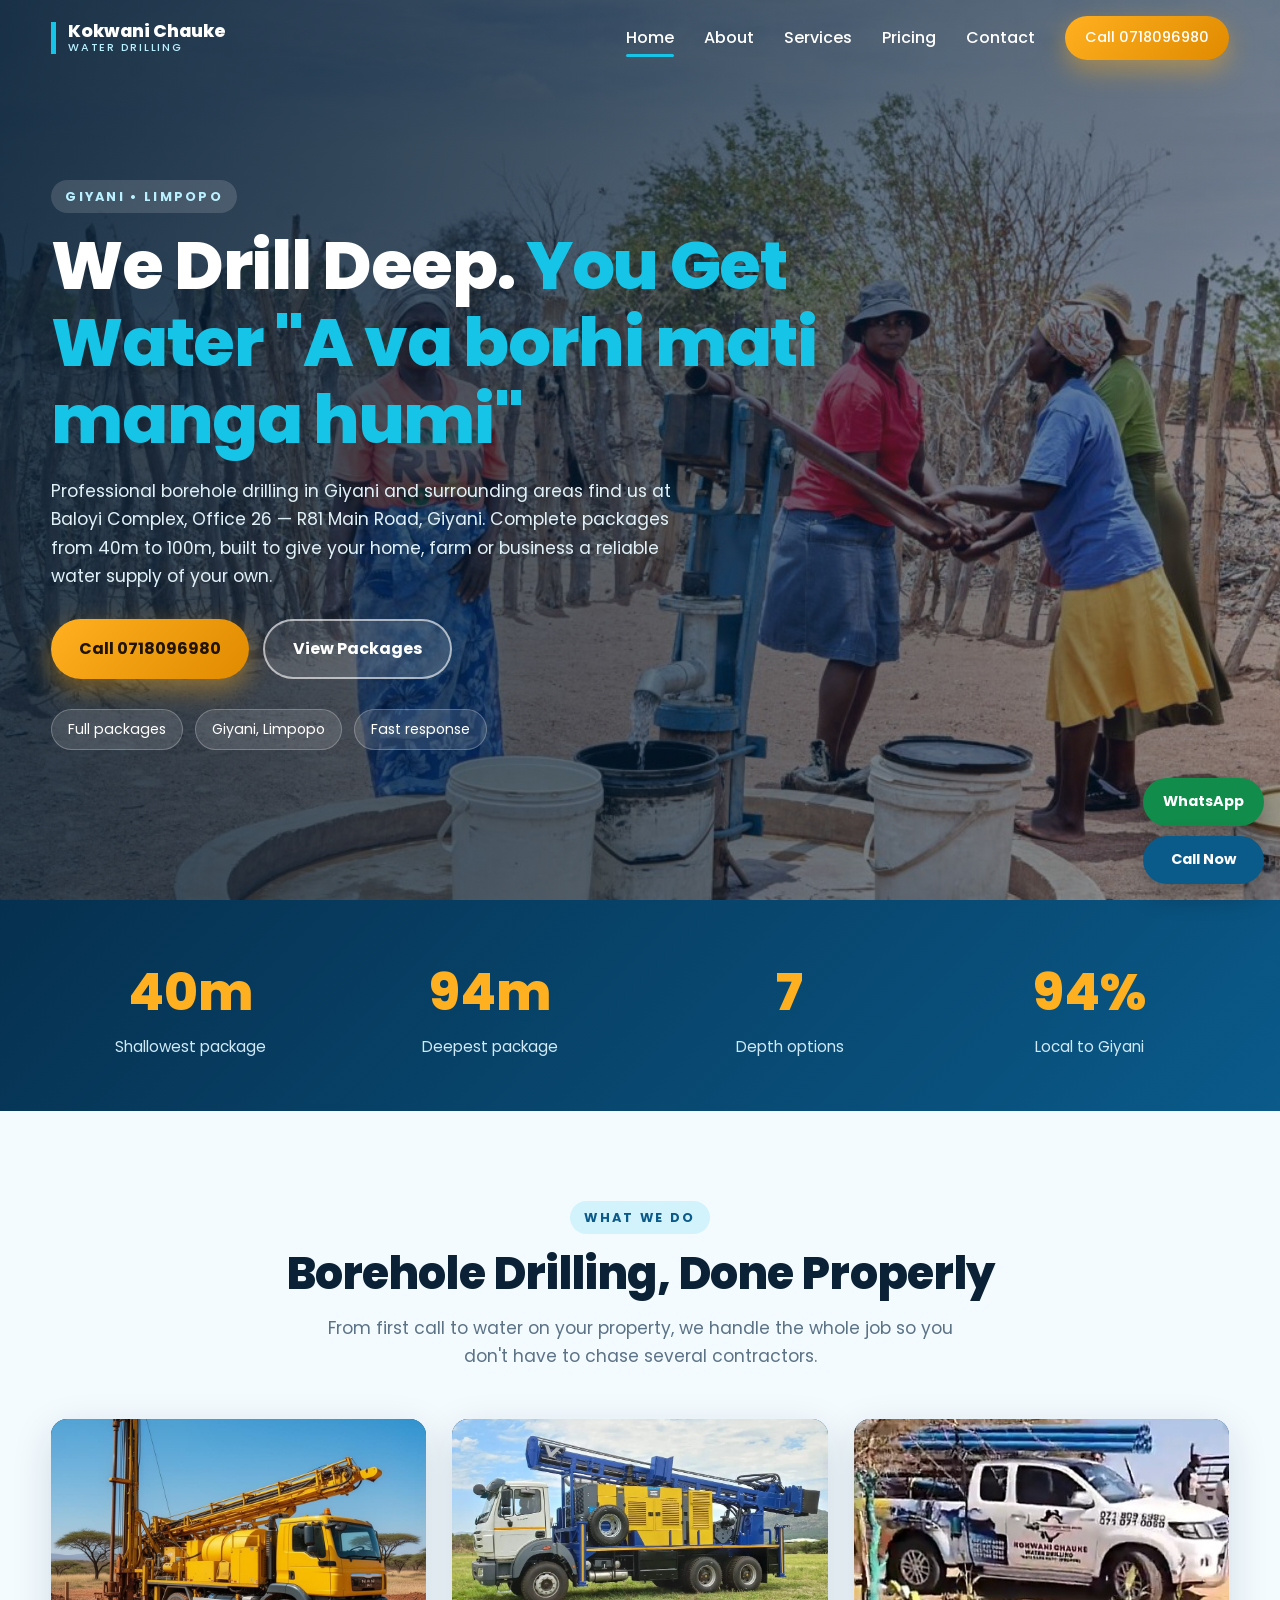
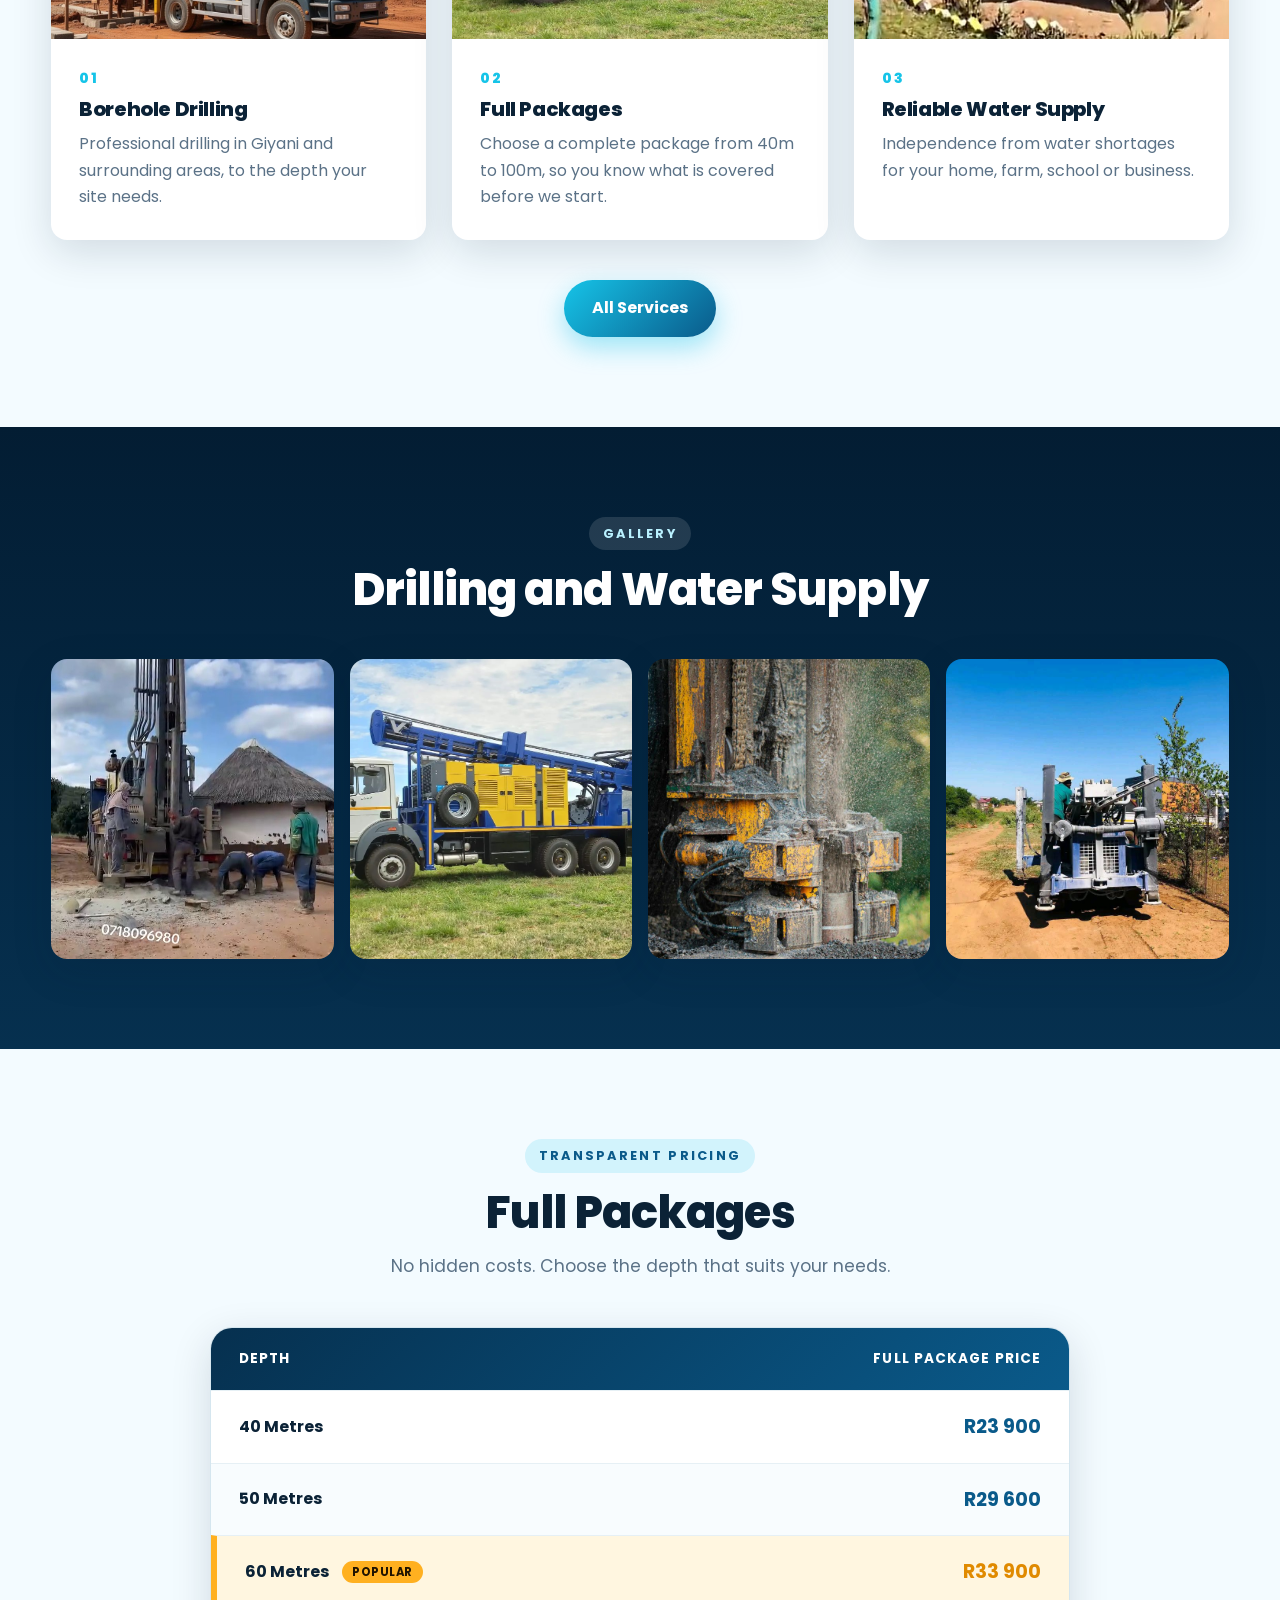
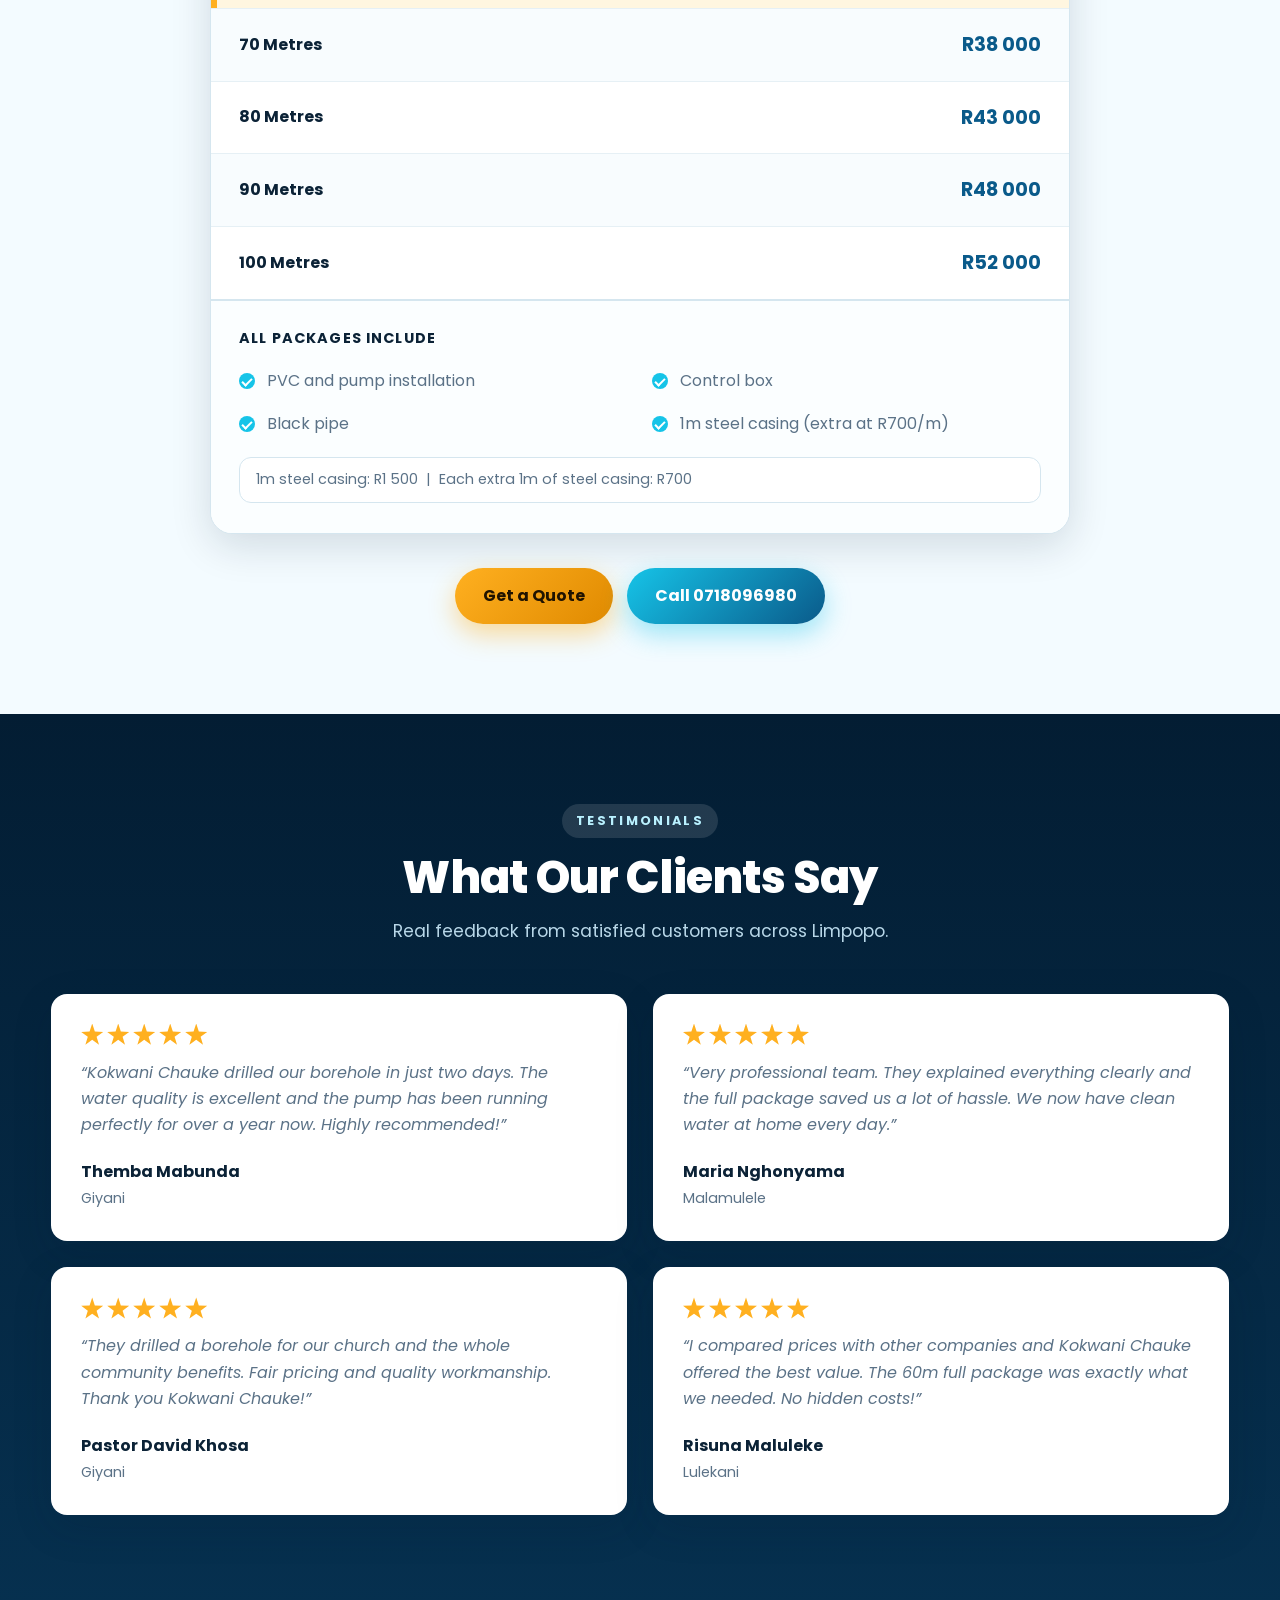
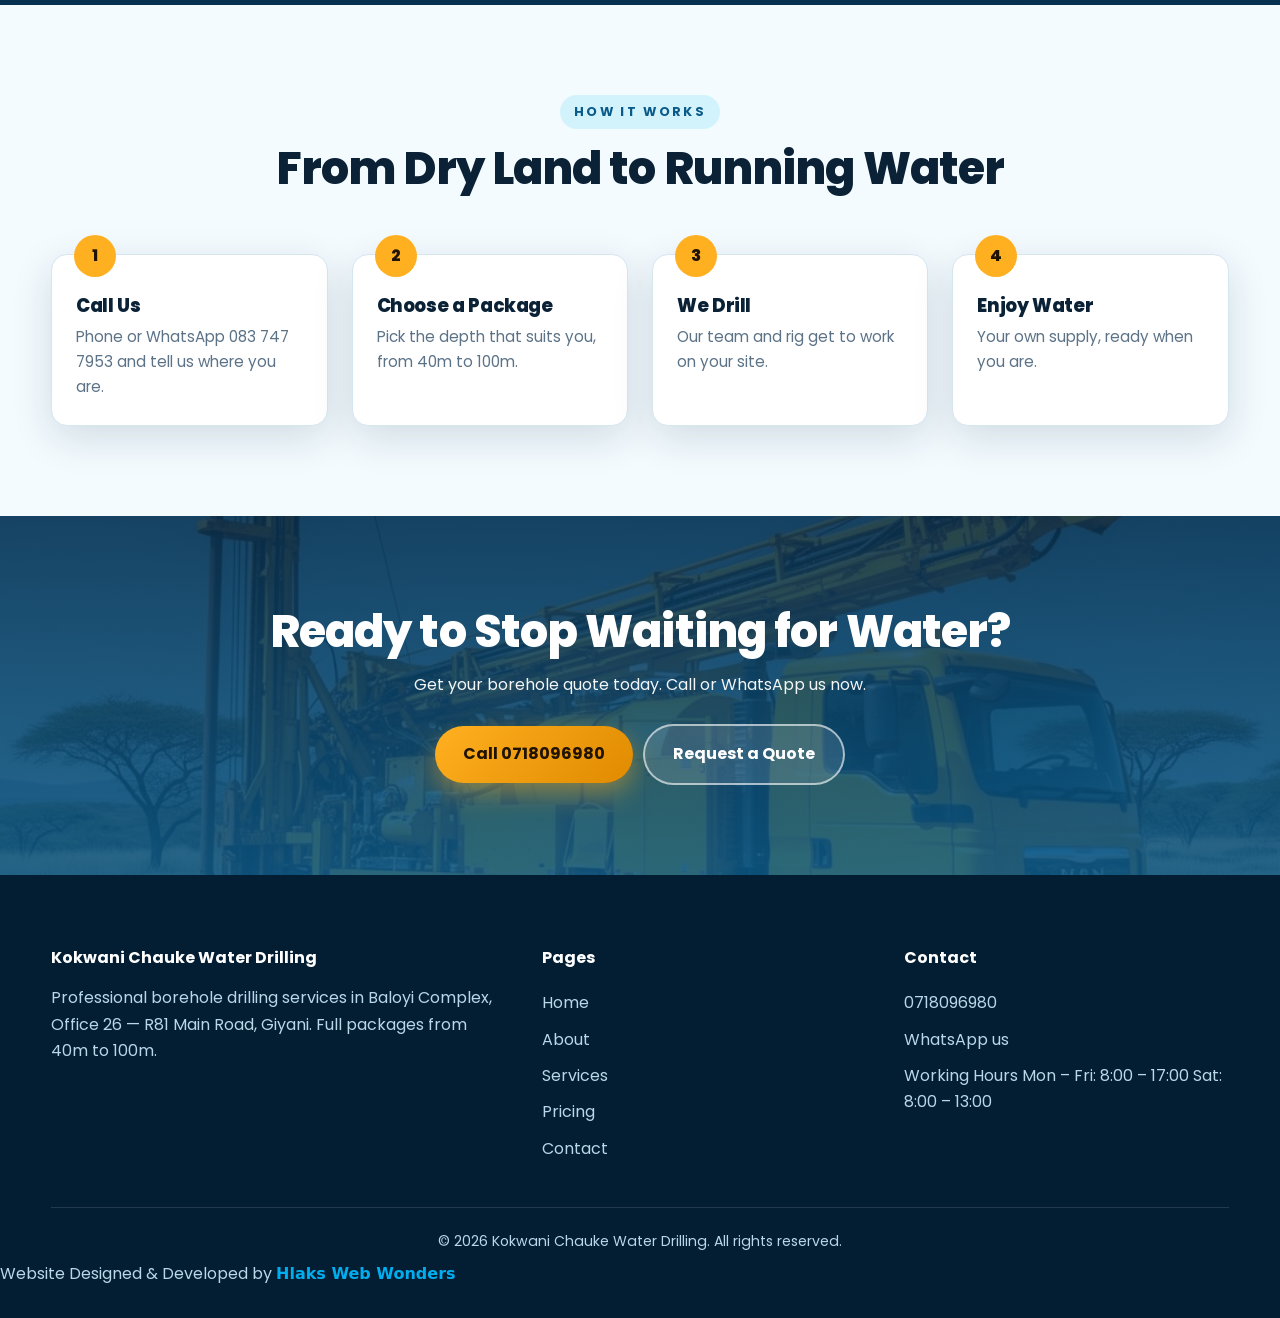
==== commit 2e9612b3: "Add Google site verification meta tag Added Google site verification meta tag for SEO." ====
--- a/index.html
+++ b/index.html
@@ -221,6 +221,7 @@
     <nav class="menu"><a href="index.html" class="active">Home</a><a href="about.html">About</a><a href="services.html">Services</a><a href="pricing.html">Pricing</a><a href="contact.html">Contact</a><a href="tel:+27718096980" class="btn btn-primary">Call 0718096980</a></nav>
   </div>
 </header>
+  <meta name="google-site-verification" content="G4aVg0iZhu0QBVFhxdMHKfwLVtwqQyaTbvJ9Wxek5o8" />
 <section class="hero" id="home" style="--img:url(hero.jpg)">
   <div class="container">
     <span class="eyebrow">Giyani &bull; Limpopo</span>
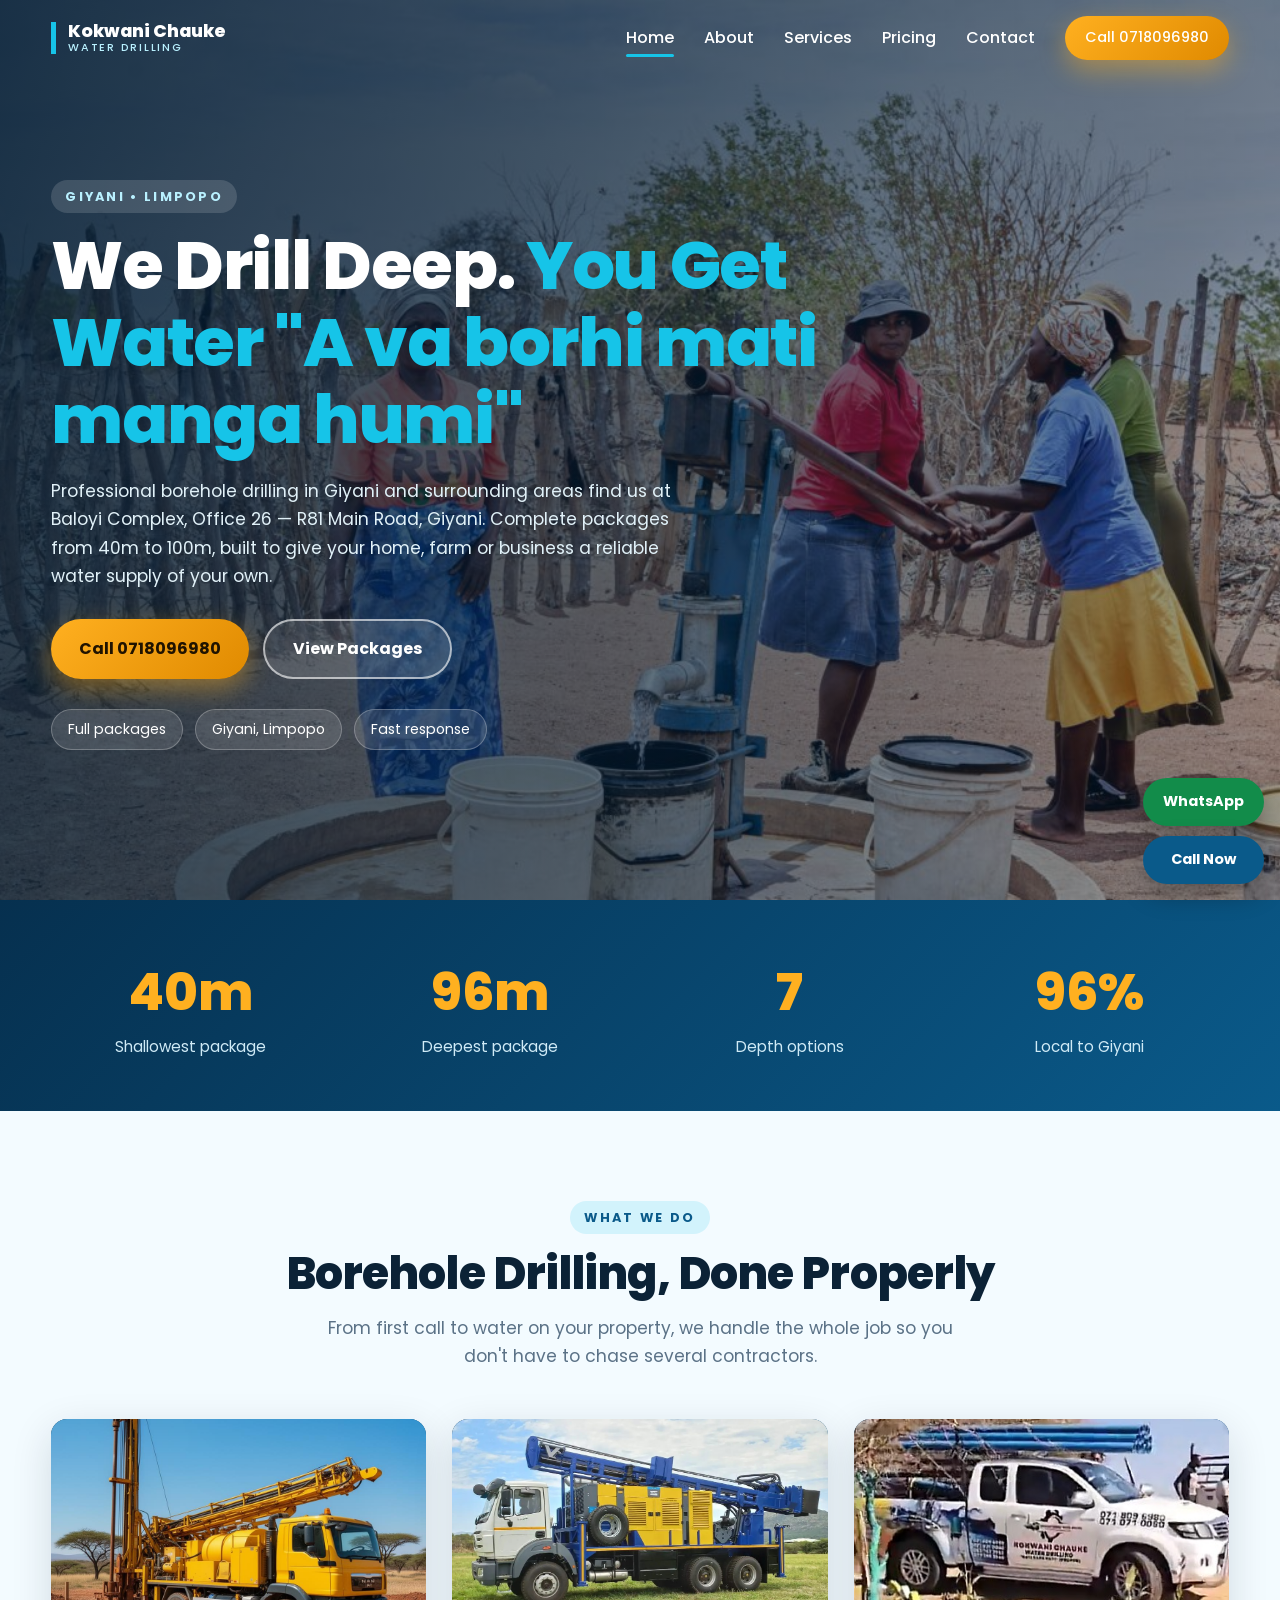
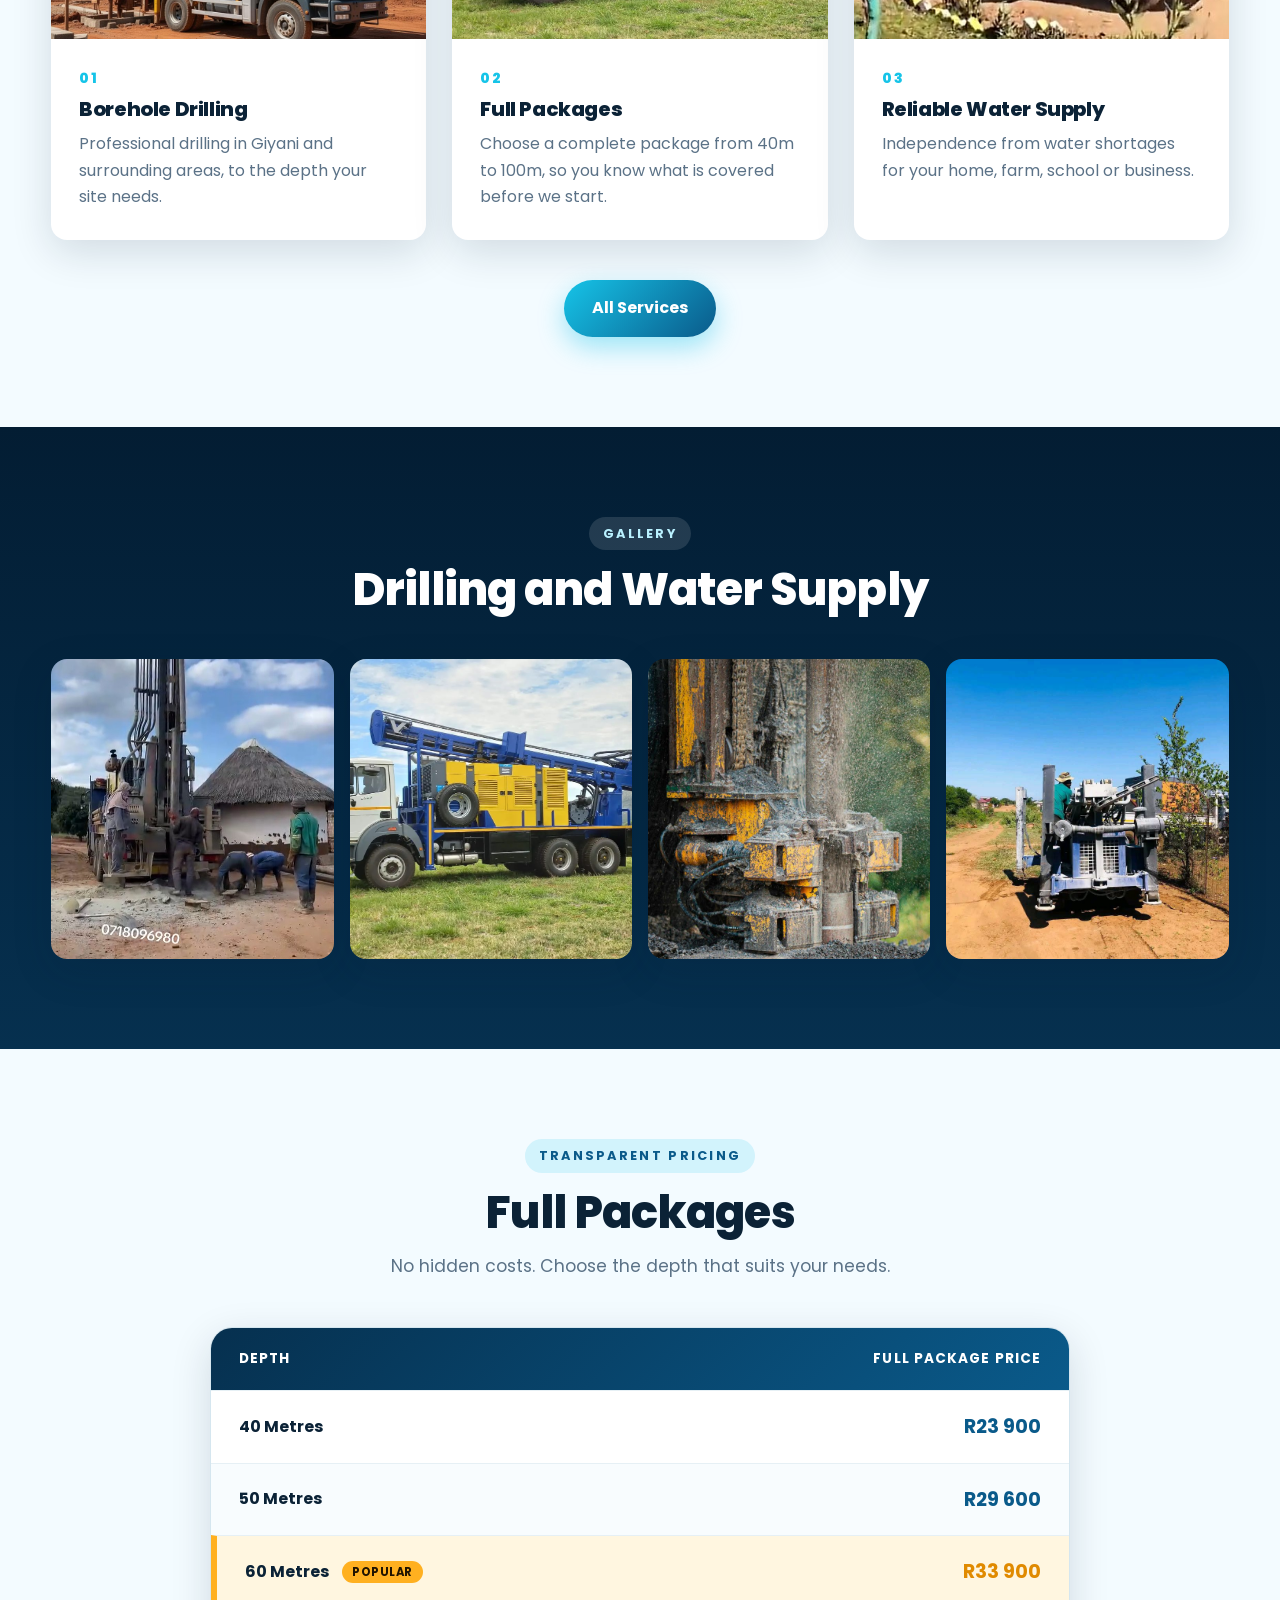
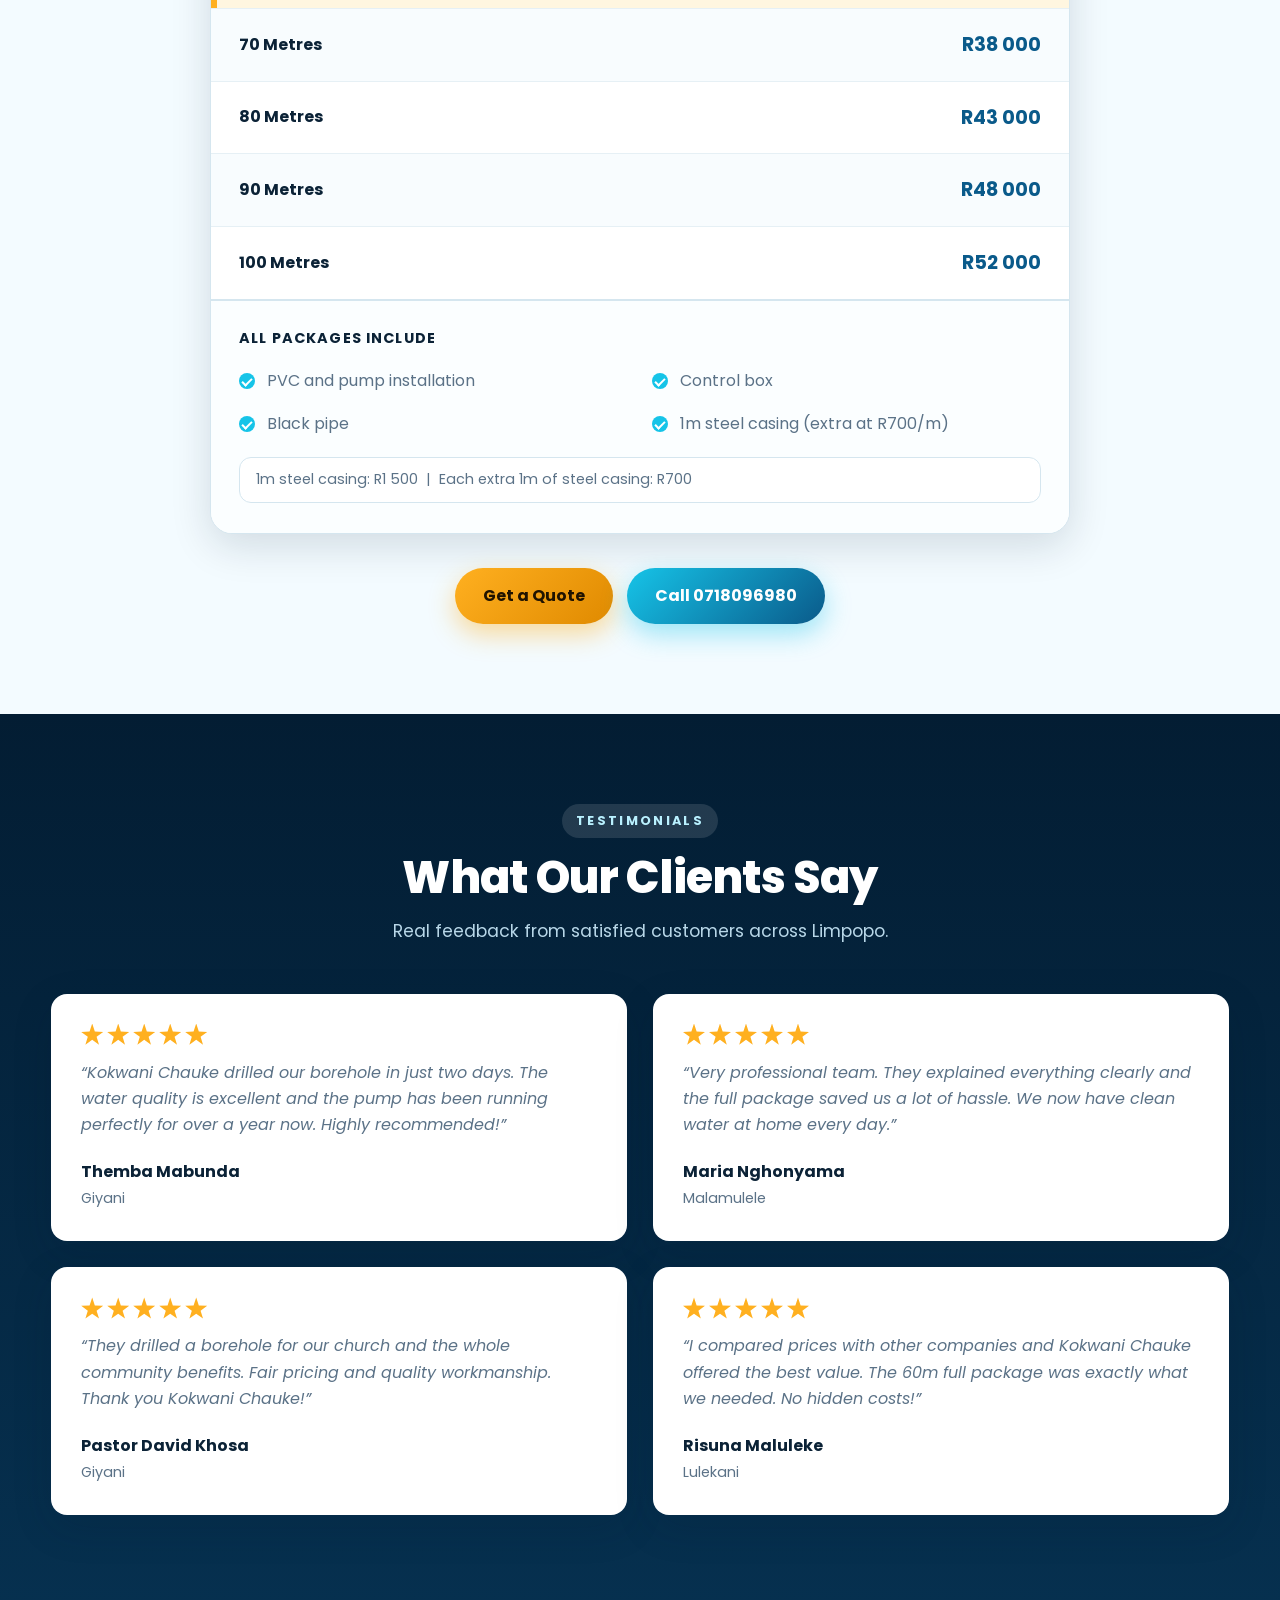
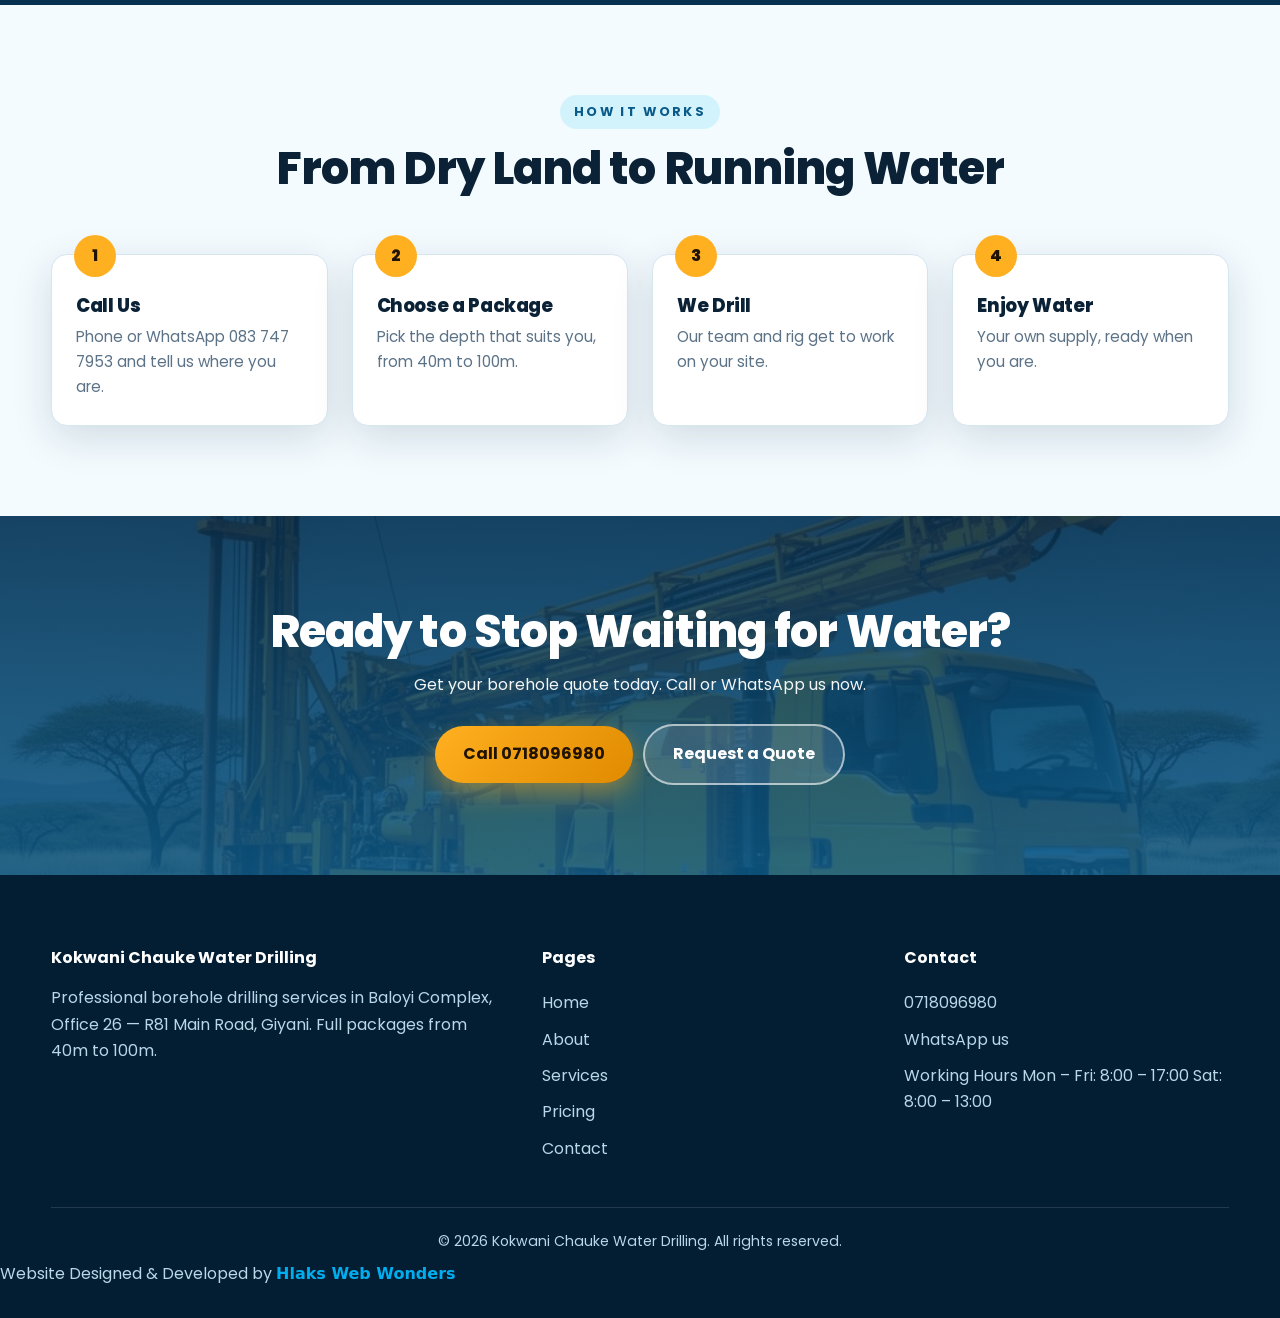
==== commit 34bb1ea7: "Remove Google site verification meta tag Removed Google site verification meta tag from the header." ====
--- a/index.html
+++ b/index.html
@@ -221,7 +221,6 @@
     <nav class="menu"><a href="index.html" class="active">Home</a><a href="about.html">About</a><a href="services.html">Services</a><a href="pricing.html">Pricing</a><a href="contact.html">Contact</a><a href="tel:+27718096980" class="btn btn-primary">Call 0718096980</a></nav>
   </div>
 </header>
-  <meta name="google-site-verification" content="G4aVg0iZhu0QBVFhxdMHKfwLVtwqQyaTbvJ9Wxek5o8" />
 <section class="hero" id="home" style="--img:url(hero.jpg)">
   <div class="container">
     <span class="eyebrow">Giyani &bull; Limpopo</span>
